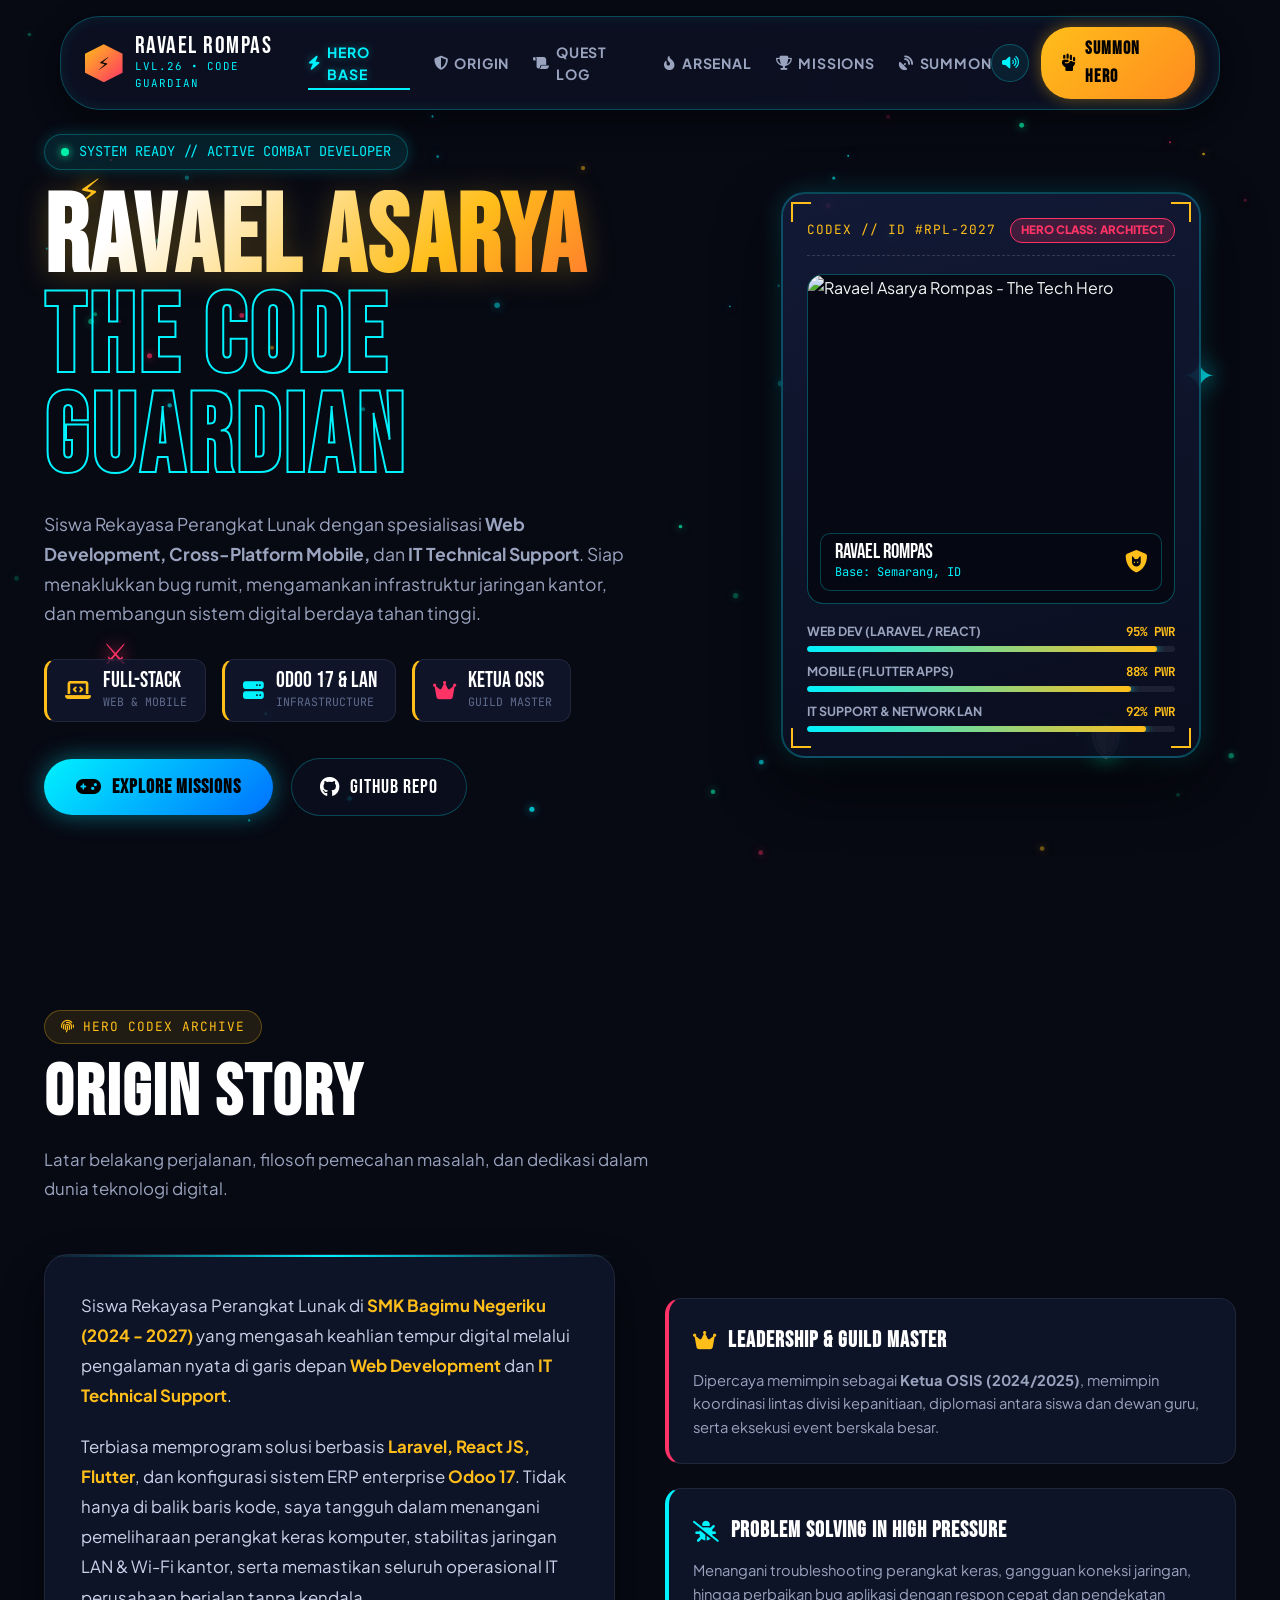
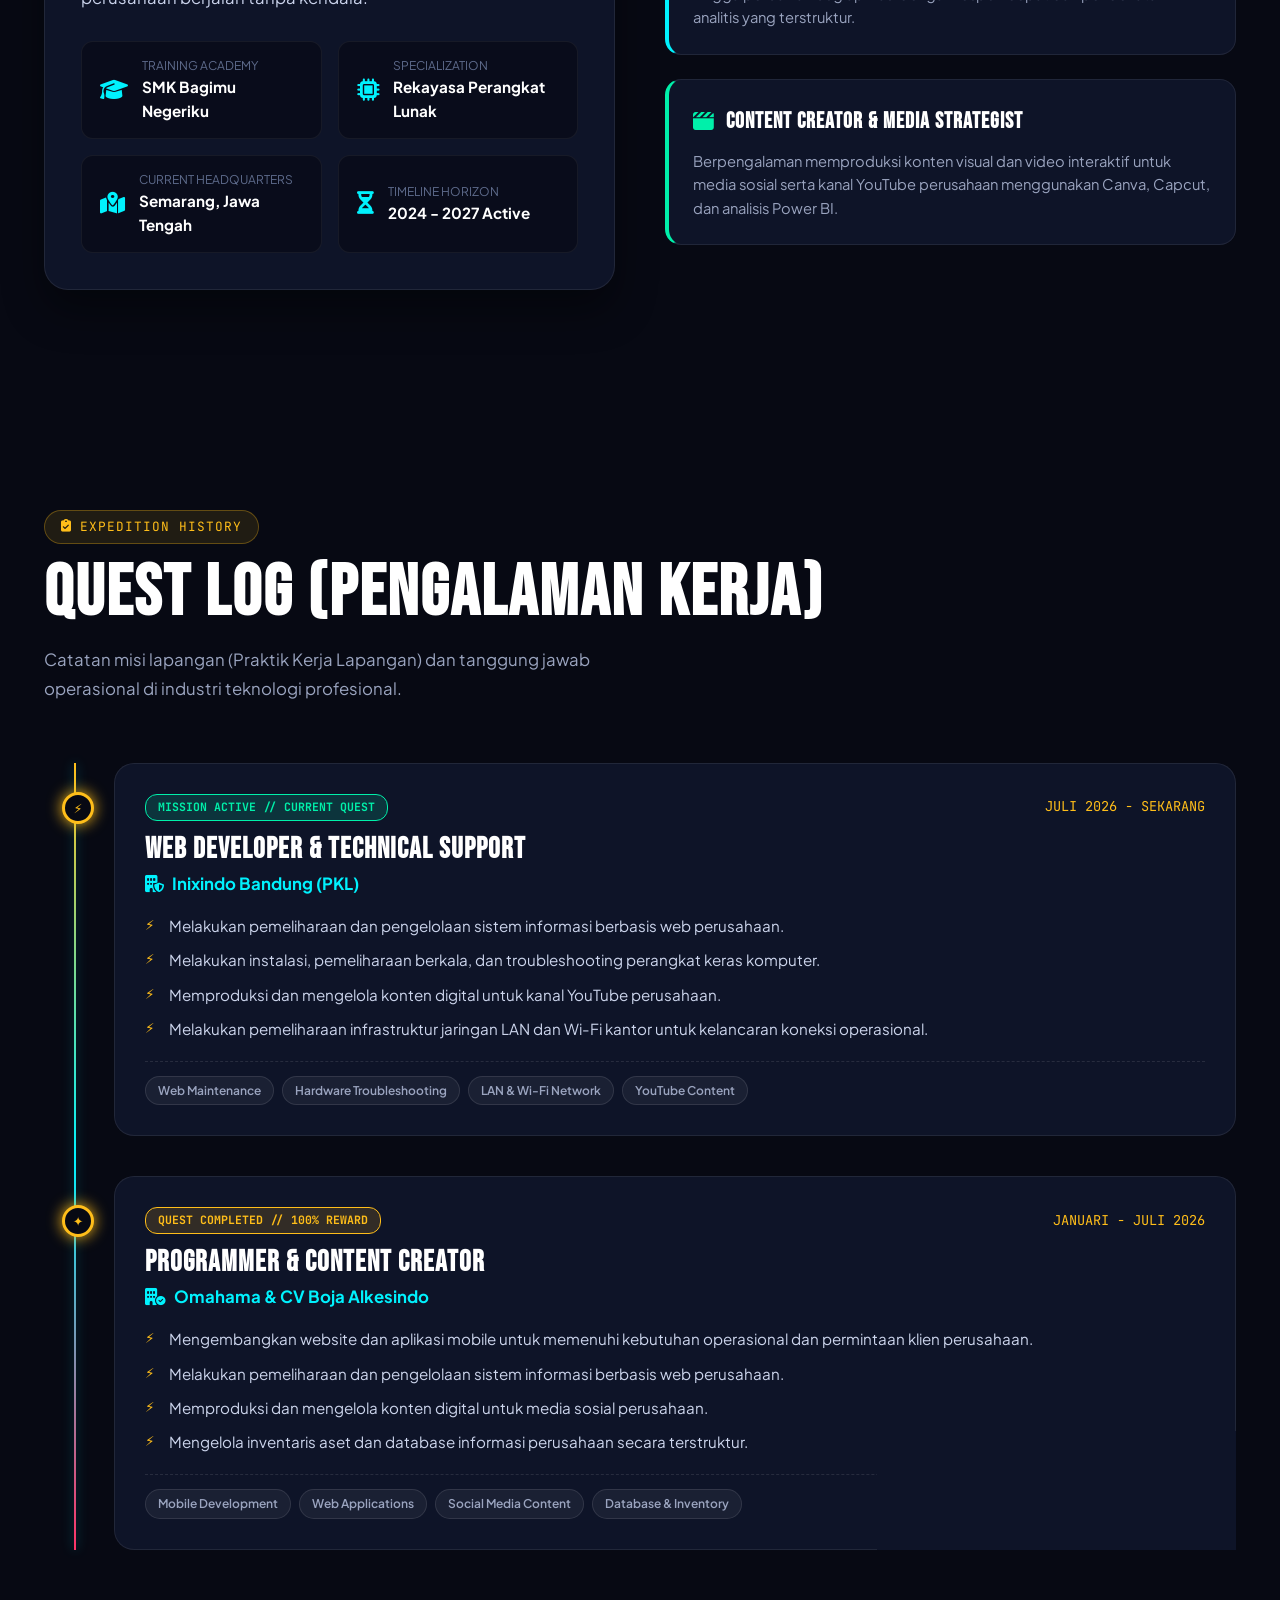
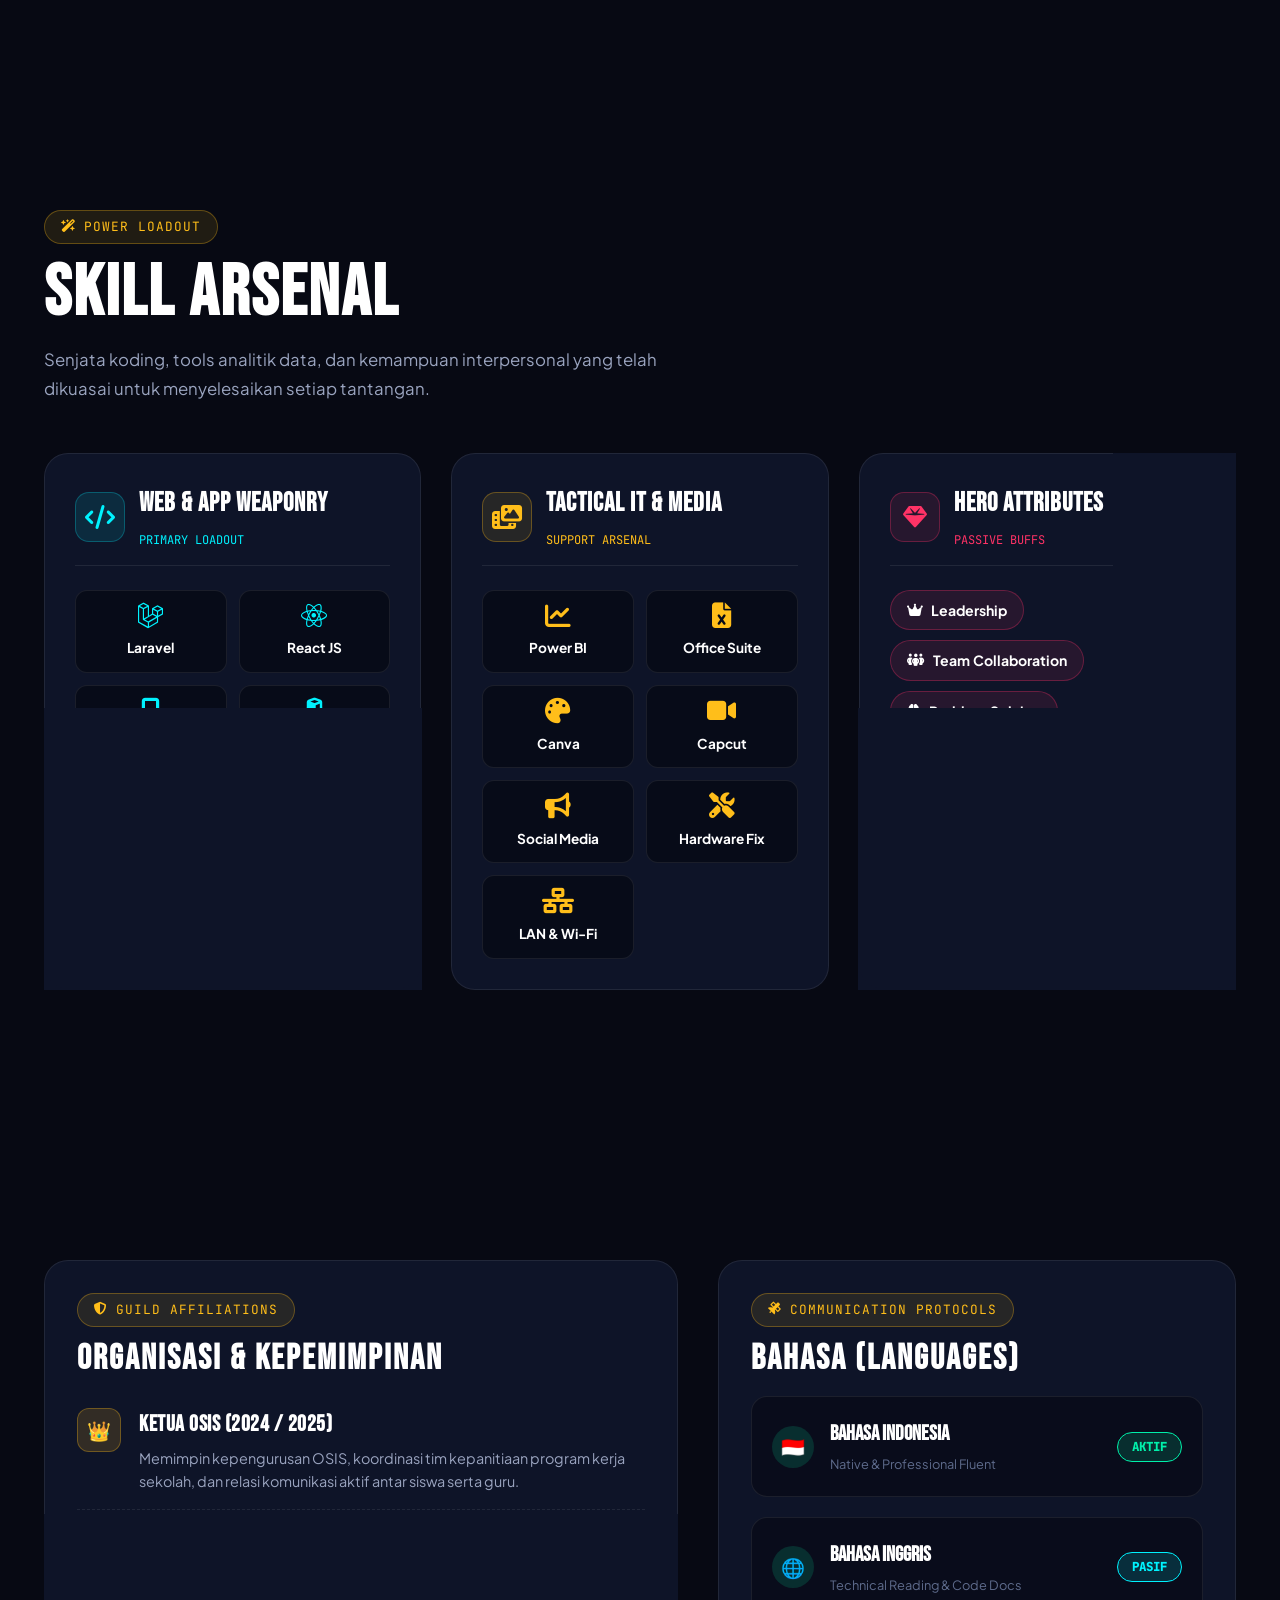
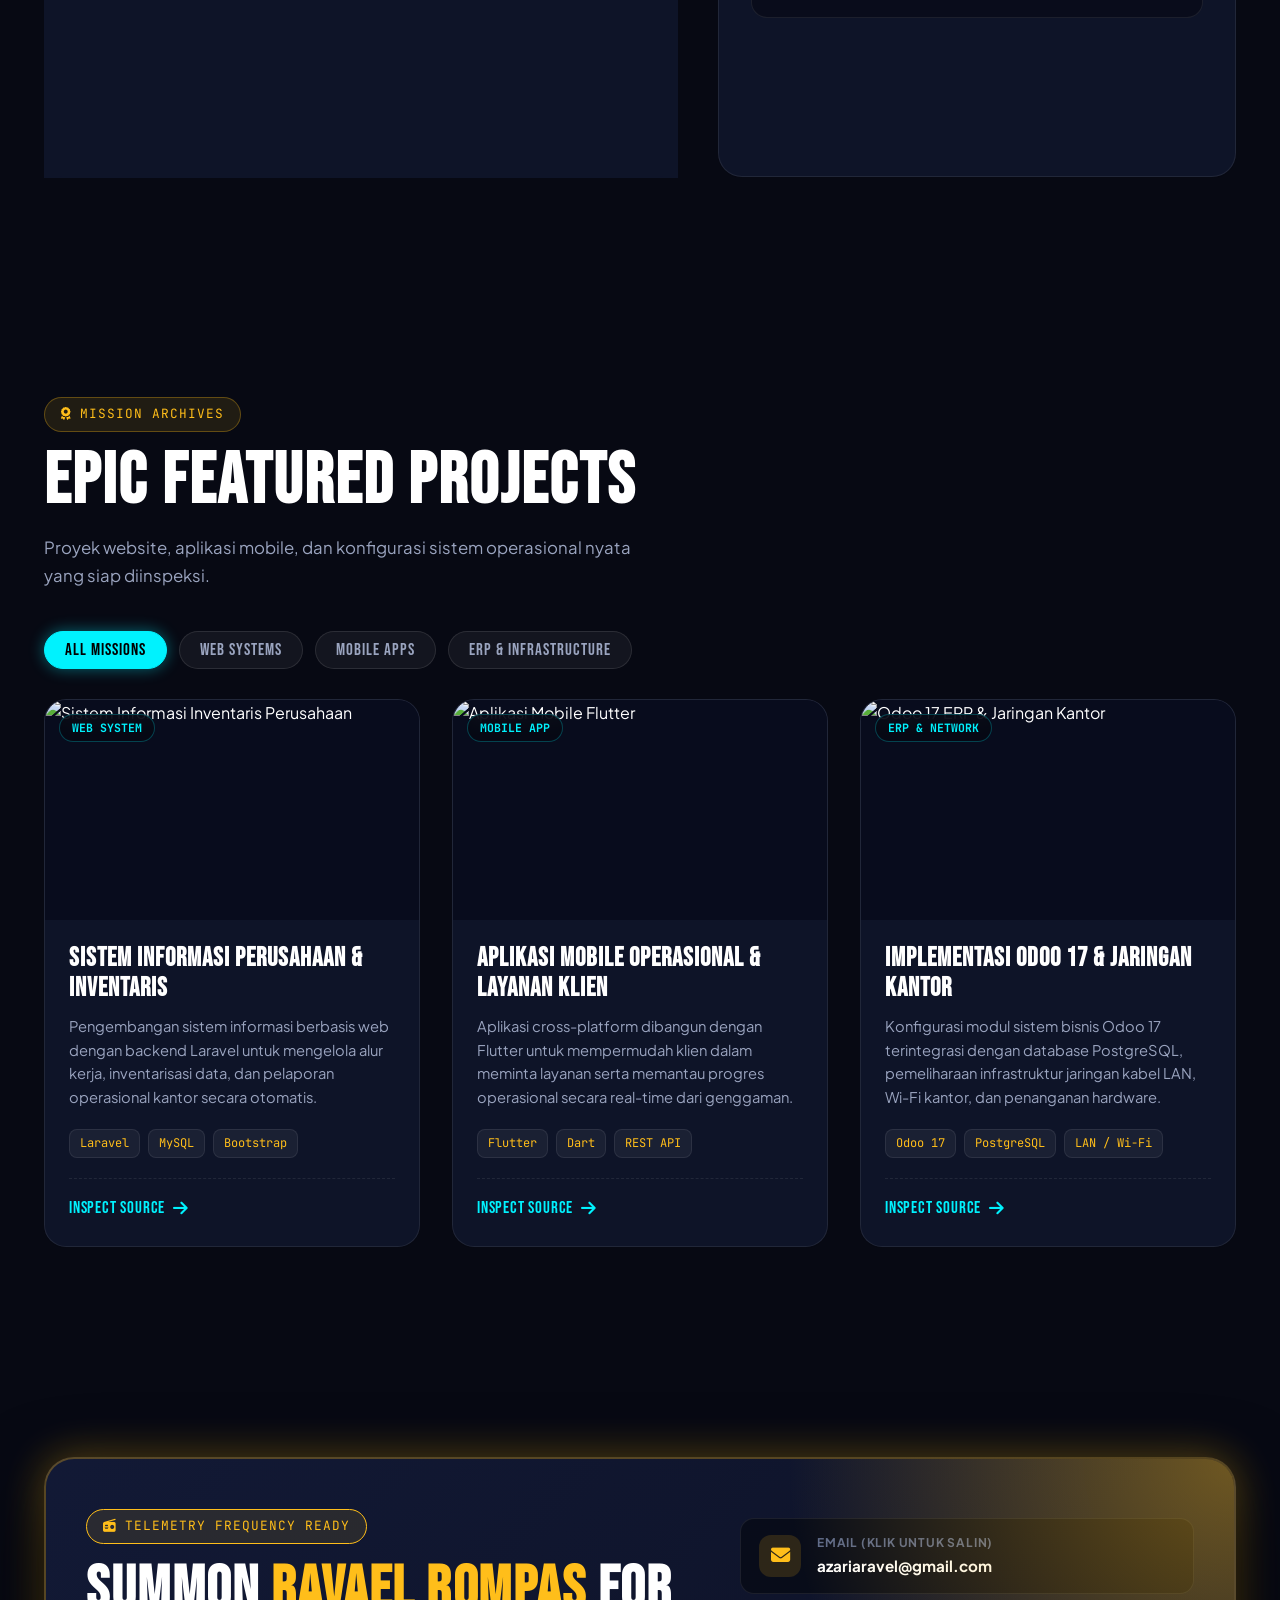
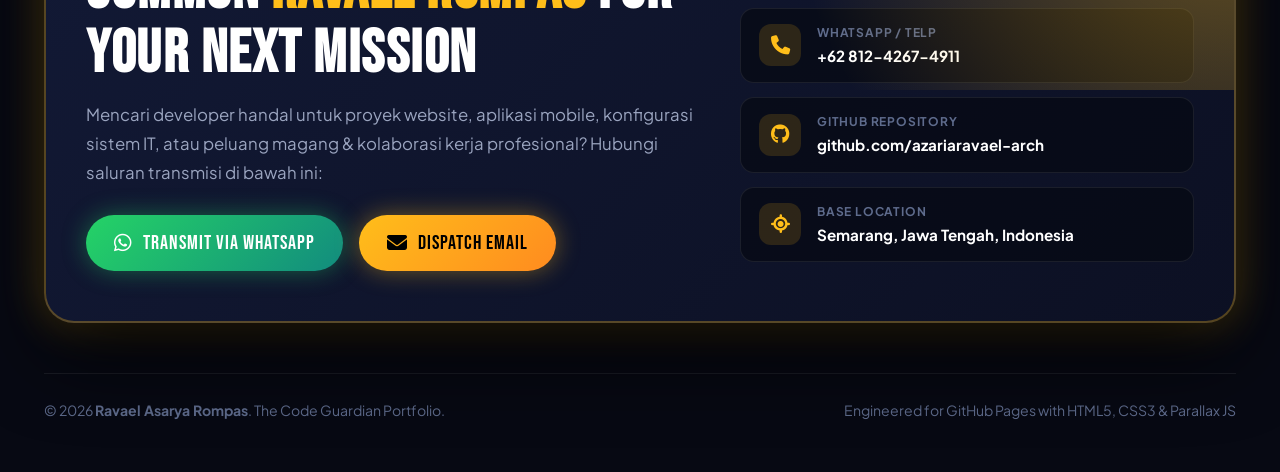
==== porto.html @ 39839d3b "Epic Superhero Parallax Portfolio - Ravael Rompas" ====
<!DOCTYPE html>
<html lang="id">
<head>
  <meta charset="UTF-8">
  <meta name="viewport" content="width=device-width, initial-scale=1.0">
  <title>Ravael Asarya Rompas - The Tech Hero & Code Guardian Portfolio</title>
  
  <!-- Meta SEO -->
  <meta name="description" content="Portfolio Petualangan & Superhero Ravael Asarya Rompas - Rekayasa Perangkat Lunak, Web Developer, Mobile Developer & IT Support.">
  <meta name="author" content="Ravael Asarya Rompas">

  <!-- Google Fonts: Bebas Neue, Syne, Plus Jakarta Sans, JetBrains Mono -->
  <link rel="preconnect" href="https://fonts.googleapis.com">
  <link rel="preconnect" href="https://fonts.gstatic.com" crossorigin>
  <link href="https://fonts.googleapis.com/css2?family=Bebas+Neue&family=JetBrains+Mono:wght@400;600;700&family=Plus+Jakarta+Sans:wght@400;500;600;700;800&family=Syne:wght@700;800&display=swap" rel="stylesheet">

  <!-- Font Awesome 6 Icons -->
  <link rel="stylesheet" href="https://cdnjs.cloudflare.com/ajax/libs/font-awesome/6.5.1/css/all.min.css">

  <!-- Custom Parallax & Superhero Theme CSS -->
  <link rel="stylesheet" href="porto.css">
</head>
<body>

  <!-- Top Hero Energy Bar (Parallax Scroll Indicator) -->
  <div class="power-progress-bar" id="powerProgress"></div>

  <!-- Cosmic Energy Particle Canvas -->
  <canvas id="heroCanvas"></canvas>

  <!-- ==========================================
       SUPERHERO HUD NAVBAR
       ========================================== -->
  <nav class="hero-nav">
    <div class="nav-brand-badge">
      <div class="hero-emblem">⚡</div>
      <div>
        <div class="hero-brand-name">RAVAEL ROMPAS</div>
        <div class="hero-brand-sub">LVL.26 • CODE GUARDIAN</div>
      </div>
    </div>

    <!-- Navigation Links / Quests -->
    <div class="nav-quest-menu" id="navQuestMenu">
      <a href="#hero"><i class="fa-solid fa-bolt"></i> Hero Base</a>
      <a href="#origin"><i class="fa-solid fa-shield-halved"></i> Origin</a>
      <a href="#quests"><i class="fa-solid fa-scroll"></i> Quest Log</a>
      <a href="#arsenal"><i class="fa-solid fa-fire-flame-curved"></i> Arsenal</a>
      <a href="#projects"><i class="fa-solid fa-trophy"></i> Missions</a>
      <a href="#summon"><i class="fa-solid fa-satellite-dish"></i> Summon</a>
    </div>

    <!-- HUD Controls (Sound Toggle & Summon Button) -->
    <div class="nav-controls">
      <button class="btn-sound-toggle" id="soundToggle" title="Toggle Sci-Fi Audio FX" aria-label="Toggle Sound">
        <i class="fa-solid fa-volume-high"></i>
      </button>

      <a href="#summon" class="btn-summon-hero">
        <i class="fa-solid fa-hand-fist"></i> SUMMON HERO
      </a>

      <button class="mobile-menu-btn" id="mobileMenuBtn" aria-label="Open menu">
        <i class="fa-solid fa-bars"></i>
      </button>
    </div>
  </nav>

  <!-- ==========================================
       HERO SECTION: PARALLAX "MISSION COMMENCE"
       ========================================== -->
  <section class="hero-scene" id="hero">
    <!-- Parallax Floating Runes & Comic Glyphs -->
    <div class="parallax-badge p-rune-1" data-speed="-0.15">⚡</div>
    <div class="parallax-badge p-rune-2" data-speed="0.25">✦</div>
    <div class="parallax-badge p-rune-3" data-speed="-0.2">⚔️</div>
    <div class="parallax-badge p-rune-4" data-speed="0.18">🛡️</div>

    <div class="container hero-container">
      <!-- Left: Headline & Hero Lore -->
      <div class="hero-text-col">
        <div class="hero-tagline-box">
          <span class="status-dot"></span>
          <span>SYSTEM READY // ACTIVE COMBAT DEVELOPER</span>
        </div>

        <h1 class="hero-main-title">
          <span class="gradient-text">RAVAEL ASARYA</span>
          <span class="outline-text">THE CODE GUARDIAN</span>
        </h1>

        <p class="hero-lore-desc">
          Siswa Rekayasa Perangkat Lunak dengan spesialisasi <strong>Web Development, Cross-Platform Mobile,</strong> dan <strong>IT Technical Support</strong>. Siap menaklukkan bug rumit, mengamankan infrastruktur jaringan kantor, dan membangun sistem digital berdaya tahan tinggi.
        </p>

        <!-- Hero Combat Stats Row -->
        <div class="hero-stats-row">
          <div class="hero-stat-badge">
            <i class="fa-solid fa-laptop-code stat-icon"></i>
            <div>
              <div class="stat-value">FULL-STACK</div>
              <div class="stat-label">Web & Mobile</div>
            </div>
          </div>

          <div class="hero-stat-badge">
            <i class="fa-solid fa-server stat-icon" style="color: var(--hero-cyan);"></i>
            <div>
              <div class="stat-value">ODOO 17 & LAN</div>
              <div class="stat-label">Infrastructure</div>
            </div>
          </div>

          <div class="hero-stat-badge">
            <i class="fa-solid fa-crown stat-icon" style="color: var(--hero-crimson);"></i>
            <div>
              <div class="stat-value">KETUA OSIS</div>
              <div class="stat-label">Guild Master</div>
            </div>
          </div>
        </div>

        <!-- Action Buttons -->
        <div class="hero-actions">
          <a href="#projects" class="btn-quest-primary">
            <i class="fa-solid fa-gamepad"></i> EXPLORE MISSIONS
          </a>
          <a href="https://github.com/azariaravael-arch" target="_blank" rel="noopener" class="btn-quest-ghost">
            <i class="fa-brands fa-github"></i> GITHUB REPO
          </a>
        </div>
      </div>

      <!-- Right: 3D Holographic Dossier Card (Character Profile) -->
      <div class="hero-dossier-wrapper">
        <div class="hero-dossier-card">
          <!-- Comic Corner Accents -->
          <span class="comic-bracket cb-tl"></span>
          <span class="comic-bracket cb-tr"></span>
          <span class="comic-bracket cb-bl"></span>
          <span class="comic-bracket cb-br"></span>

          <!-- Header Bar -->
          <div class="dossier-header-bar">
            <span class="dossier-id">CODEX // ID #RPL-2027</span>
            <span class="dossier-class">HERO CLASS: ARCHITECT</span>
          </div>

          <!-- Hero Image Frame -->
          <div class="dossier-image-frame">
            <!-- 
              PETUNJUK GANTI FOTO HERO:
              Letakkan foto Anda di folder ini (misal: "foto-hero.jpg")
              dan ubah src di bawah menjadi: src="foto-hero.jpg"
            -->
            <img 
              src="https://images.unsplash.com/photo-1566492031773-4f4e44671857?auto=format&fit=crop&w=800&q=80" 
              alt="Ravael Asarya Rompas - The Tech Hero"
              id="heroDossierImage"
            >
            <div class="dossier-hud-overlay">
              <div>
                <div class="dossier-name">Ravael Rompas</div>
                <div class="dossier-origin">Base: Semarang, ID</div>
              </div>
              <i class="fa-solid fa-shield-cat" style="font-size: 1.4rem; color: var(--hero-gold);"></i>
            </div>
          </div>

          <!-- Power Gauges (Interactive XP Bars) -->
          <div class="dossier-powers">
            <div class="power-bar-item">
              <div class="power-label-wrap">
                <span>Web Dev (Laravel / React)</span>
                <span>95% PWR</span>
              </div>
              <div class="power-track">
                <div class="power-fill" style="width: 95%;"></div>
              </div>
            </div>

            <div class="power-bar-item">
              <div class="power-label-wrap">
                <span>Mobile (Flutter Apps)</span>
                <span>88% PWR</span>
              </div>
              <div class="power-track">
                <div class="power-fill" style="width: 88%;"></div>
              </div>
            </div>

            <div class="power-bar-item">
              <div class="power-label-wrap">
                <span>IT Support & Network LAN</span>
                <span>92% PWR</span>
              </div>
              <div class="power-track">
                <div class="power-fill" style="width: 92%;"></div>
              </div>
            </div>
          </div>
        </div>
      </div>
    </div>
  </section>

  <!-- ==========================================
       SECTION: HERO ORIGIN & BIO (ABOUT ME)
       ========================================== -->
  <section class="quest-section" id="origin">
    <div class="container">
      <div class="section-head-badge">
        <i class="fa-solid fa-fingerprint"></i> HERO CODEX ARCHIVE
      </div>
      <h2 class="section-title">ORIGIN STORY</h2>
      <p class="section-subtitle">
        Latar belakang perjalanan, filosofi pemecahan masalah, dan dedikasi dalam dunia teknologi digital.
      </p>

      <div class="origin-grid">
        <!-- Lore Description Card -->
        <div class="origin-lore-card">
          <p>
            Siswa Rekayasa Perangkat Lunak di <strong>SMK Bagimu Negeriku (2024 - 2027)</strong> yang mengasah keahlian tempur digital melalui pengalaman nyata di garis depan <strong>Web Development</strong> dan <strong>IT Technical Support</strong>.
          </p>
          <p>
            Terbiasa memprogram solusi berbasis <strong>Laravel, React JS, Flutter</strong>, dan konfigurasi sistem ERP enterprise <strong>Odoo 17</strong>. Tidak hanya di balik baris kode, saya tangguh dalam menangani pemeliharaan perangkat keras komputer, stabilitas jaringan LAN & Wi-Fi kantor, serta memastikan seluruh operasional IT perusahaan berjalan tanpa kendala.
          </p>

          <!-- Origin Attributes -->
          <div class="origin-attributes">
            <div class="attr-item">
              <i class="fa-solid fa-graduation-cap attr-icon"></i>
              <div>
                <div class="attr-label">Training Academy</div>
                <div class="attr-val">SMK Bagimu Negeriku</div>
              </div>
            </div>

            <div class="attr-item">
              <i class="fa-solid fa-microchip attr-icon"></i>
              <div>
                <div class="attr-label">Specialization</div>
                <div class="attr-val">Rekayasa Perangkat Lunak</div>
              </div>
            </div>

            <div class="attr-item">
              <i class="fa-solid fa-map-location-dot attr-icon"></i>
              <div>
                <div class="attr-label">Current Headquarters</div>
                <div class="attr-val">Semarang, Jawa Tengah</div>
              </div>
            </div>

            <div class="attr-item">
              <i class="fa-solid fa-hourglass-half attr-icon"></i>
              <div>
                <div class="attr-label">Timeline Horizon</div>
                <div class="attr-val">2024 - 2027 Active</div>
              </div>
            </div>
          </div>
        </div>

        <!-- Right: Comic Superhero Trait Panels -->
        <div class="comic-panels-stack">
          <!-- Panel 1 -->
          <div class="comic-panel">
            <div class="comic-panel-header">
              <i class="fa-solid fa-crown" style="color: var(--hero-gold);"></i>
              <h4>LEADERSHIP & GUILD MASTER</h4>
            </div>
            <p>
              Dipercaya memimpin sebagai <strong>Ketua OSIS (2024/2025)</strong>, memimpin koordinasi lintas divisi kepanitiaan, diplomasi antara siswa dan dewan guru, serta eksekusi event berskala besar.
            </p>
          </div>

          <!-- Panel 2 -->
          <div class="comic-panel" style="border-left-color: var(--hero-cyan);">
            <div class="comic-panel-header">
              <i class="fa-solid fa-bug-slash" style="color: var(--hero-cyan);"></i>
              <h4>PROBLEM SOLVING IN HIGH PRESSURE</h4>
            </div>
            <p>
              Menangani troubleshooting perangkat keras, gangguan koneksi jaringan, hingga perbaikan bug aplikasi dengan respon cepat dan pendekatan analitis yang terstruktur.
            </p>
          </div>

          <!-- Panel 3 -->
          <div class="comic-panel" style="border-left-color: var(--hero-emerald);">
            <div class="comic-panel-header">
              <i class="fa-solid fa-clapperboard" style="color: var(--hero-emerald);"></i>
              <h4>CONTENT CREATOR & MEDIA STRATEGIST</h4>
            </div>
            <p>
              Berpengalaman memproduksi konten visual dan video interaktif untuk media sosial serta kanal YouTube perusahaan menggunakan Canva, Capcut, dan analisis Power BI.
            </p>
          </div>
        </div>
      </div>
    </div>
  </section>

  <!-- ==========================================
       SECTION: QUEST LOG (WORK EXPERIENCE PKL)
       ========================================== -->
  <section class="quest-section" id="quests">
    <div class="container">
      <div class="section-head-badge">
        <i class="fa-solid fa-clipboard-check"></i> EXPEDITION HISTORY
      </div>
      <h2 class="section-title">QUEST LOG (PENGALAMAN KERJA)</h2>
      <p class="section-subtitle">
        Catatan misi lapangan (Praktik Kerja Lapangan) dan tanggung jawab operasional di industri teknologi profesional.
      </p>

      <div class="quest-timeline-container">
        <!-- Quest 1: Inixindo Bandung -->
        <div class="quest-card">
          <div class="quest-node">⚡</div>
          
          <div class="quest-top-meta">
            <span class="quest-badge-status">MISSION ACTIVE // CURRENT QUEST</span>
            <span class="quest-period">JULI 2026 - SEKARANG</span>
          </div>

          <h3 class="quest-title">WEB DEVELOPER & TECHNICAL SUPPORT</h3>
          <div class="quest-company">
            <i class="fa-solid fa-building-shield"></i> Inixindo Bandung (PKL)
          </div>

          <ul class="quest-missions-list">
            <li>Melakukan pemeliharaan dan pengelolaan sistem informasi berbasis web perusahaan.</li>
            <li>Melakukan instalasi, pemeliharaan berkala, dan troubleshooting perangkat keras komputer.</li>
            <li>Memproduksi dan mengelola konten digital untuk kanal YouTube perusahaan.</li>
            <li>Melakukan pemeliharaan infrastruktur jaringan LAN dan Wi-Fi kantor untuk kelancaran koneksi operasional.</li>
          </ul>

          <div class="quest-loot-pills">
            <span class="loot-pill">Web Maintenance</span>
            <span class="loot-pill">Hardware Troubleshooting</span>
            <span class="loot-pill">LAN & Wi-Fi Network</span>
            <span class="loot-pill">YouTube Content</span>
          </div>
        </div>

        <!-- Quest 2: Omahama & CV Boja Alkesindo -->
        <div class="quest-card">
          <div class="quest-node">✦</div>

          <div class="quest-top-meta">
            <span class="quest-badge-status" style="background: rgba(255, 190, 26, 0.15); color: var(--hero-gold); border-color: var(--hero-gold);">
              QUEST COMPLETED // 100% REWARD
            </span>
            <span class="quest-period">JANUARI - JULI 2026</span>
          </div>

          <h3 class="quest-title">PROGRAMMER & CONTENT CREATOR</h3>
          <div class="quest-company">
            <i class="fa-solid fa-building-circle-check"></i> Omahama & CV Boja Alkesindo
          </div>

          <ul class="quest-missions-list">
            <li>Mengembangkan website dan aplikasi mobile untuk memenuhi kebutuhan operasional dan permintaan klien perusahaan.</li>
            <li>Melakukan pemeliharaan dan pengelolaan sistem informasi berbasis web perusahaan.</li>
            <li>Memproduksi dan mengelola konten digital untuk media sosial perusahaan.</li>
            <li>Mengelola inventaris aset dan database informasi perusahaan secara terstruktur.</li>
          </ul>

          <div class="quest-loot-pills">
            <span class="loot-pill">Mobile Development</span>
            <span class="loot-pill">Web Applications</span>
            <span class="loot-pill">Social Media Content</span>
            <span class="loot-pill">Database & Inventory</span>
          </div>
        </div>
      </div>
    </div>
  </section>

  <!-- ==========================================
       SECTION: SKILL ARSENAL (POWERS & ABILITIES)
       ========================================== -->
  <section class="quest-section" id="arsenal">
    <div class="container">
      <div class="section-head-badge">
        <i class="fa-solid fa-wand-magic-sparkles"></i> POWER LOADOUT
      </div>
      <h2 class="section-title">SKILL ARSENAL</h2>
      <p class="section-subtitle">
        Senjata koding, tools analitik data, dan kemampuan interpersonal yang telah dikuasai untuk menyelesaikan setiap tantangan.
      </p>

      <div class="arsenal-grid">
        <!-- Arsenal 1: Web & Mobile Development -->
        <div class="arsenal-card">
          <div class="arsenal-header">
            <div class="arsenal-icon-box">
              <i class="fa-solid fa-code"></i>
            </div>
            <div>
              <h3>WEB & APP WEAPONRY</h3>
              <span style="font-size: 0.75rem; color: var(--hero-cyan); font-family: var(--font-mono);">PRIMARY LOADOUT</span>
            </div>
          </div>

          <div class="arsenal-skills-list">
            <div class="skill-power-pill">
              <i class="fa-brands fa-laravel"></i>
              <span>Laravel</span>
            </div>
            <div class="skill-power-pill">
              <i class="fa-brands fa-react"></i>
              <span>React JS</span>
            </div>
            <div class="skill-power-pill">
              <i class="fa-solid fa-mobile-screen-button"></i>
              <span>Flutter</span>
            </div>
            <div class="skill-power-pill">
              <i class="fa-solid fa-cubes"></i>
              <span>Odoo 17</span>
            </div>
            <div class="skill-power-pill">
              <i class="fa-solid fa-database"></i>
              <span>MySQL & Postgres</span>
            </div>
            <div class="skill-power-pill">
              <i class="fa-brands fa-html5"></i>
              <span>HTML & CSS</span>
            </div>
            <div class="skill-power-pill">
              <i class="fa-brands fa-bootstrap"></i>
              <span>Tailwind & BS</span>
            </div>
          </div>
        </div>

        <!-- Arsenal 2: Media, Analytics & Hardware -->
        <div class="arsenal-card">
          <div class="arsenal-header">
            <div class="arsenal-icon-box">
              <i class="fa-solid fa-photo-film"></i>
            </div>
            <div>
              <h3>TACTICAL IT & MEDIA</h3>
              <span style="font-size: 0.75rem; color: var(--hero-gold); font-family: var(--font-mono);">SUPPORT ARSENAL</span>
            </div>
          </div>

          <div class="arsenal-skills-list">
            <div class="skill-power-pill">
              <i class="fa-solid fa-chart-line"></i>
              <span>Power BI</span>
            </div>
            <div class="skill-power-pill">
              <i class="fa-solid fa-file-excel"></i>
              <span>Office Suite</span>
            </div>
            <div class="skill-power-pill">
              <i class="fa-solid fa-palette"></i>
              <span>Canva</span>
            </div>
            <div class="skill-power-pill">
              <i class="fa-solid fa-video"></i>
              <span>Capcut</span>
            </div>
            <div class="skill-power-pill">
              <i class="fa-solid fa-bullhorn"></i>
              <span>Social Media</span>
            </div>
            <div class="skill-power-pill">
              <i class="fa-solid fa-screwdriver-wrench"></i>
              <span>Hardware Fix</span>
            </div>
            <div class="skill-power-pill">
              <i class="fa-solid fa-network-wired"></i>
              <span>LAN & Wi-Fi</span>
            </div>
          </div>
        </div>

        <!-- Arsenal 3: Softskills & Leadership Orbs -->
        <div class="arsenal-card">
          <div class="arsenal-header">
            <div class="arsenal-icon-box">
              <i class="fa-solid fa-gem"></i>
            </div>
            <div>
              <h3>HERO ATTRIBUTES</h3>
              <span style="font-size: 0.75rem; color: var(--hero-crimson); font-family: var(--font-mono);">PASSIVE BUFFS</span>
            </div>
          </div>

          <div class="softskills-wrap">
            <span class="softskill-orb"><i class="fa-solid fa-crown"></i> Leadership</span>
            <span class="softskill-orb"><i class="fa-solid fa-people-group"></i> Team Collaboration</span>
            <span class="softskill-orb"><i class="fa-solid fa-brain"></i> Problem Solving</span>
            <span class="softskill-orb"><i class="fa-solid fa-comments"></i> Communication</span>
            <span class="softskill-orb"><i class="fa-solid fa-clock-rotate-left"></i> Time Management</span>
            <span class="softskill-orb"><i class="fa-solid fa-shield-virus"></i> Adaptability</span>
          </div>
        </div>
      </div>
    </div>
  </section>

  <!-- ==========================================
       SECTION: GUILD ALLIANCES & LANGUAGES
       ========================================== -->
  <section class="quest-section">
    <div class="container">
      <div class="guild-grid">
        <!-- Guild / Organization Activities -->
        <div class="guild-card">
          <div class="section-head-badge">
            <i class="fa-solid fa-shield-halved"></i> GUILD AFFILIATIONS
          </div>
          <h3 class="section-title" style="font-size: 2.2rem;">ORGANISASI & KEPEMIMPINAN</h3>

          <div class="guild-role-item">
            <div class="guild-role-badge">👑</div>
            <div class="guild-role-info">
              <h4>KETUA OSIS (2024 / 2025)</h4>
              <p>Memimpin kepengurusan OSIS, koordinasi tim kepanitiaan program kerja sekolah, dan relasi komunikasi aktif antar siswa serta guru.</p>
            </div>
          </div>

          <div class="guild-role-item">
            <div class="guild-role-badge">🩹</div>
            <div class="guild-role-info">
              <h4>PMR (PALANG MERAH REMAJA) - ANGGOTA</h4>
              <p>Aktif dalam pertolongan pertama, simulasi tanggap darurat, dan kegiatan sosial kepalangmerahan.</p>
            </div>
          </div>

          <div class="guild-role-item">
            <div class="guild-role-badge">🤝</div>
            <div class="guild-role-info">
              <h4>INTERACT CLUB - ANGGOTA</h4>
              <p>Terlibat dalam kegiatan kepemudaan, bakti sosial kemasyarakatan, serta jejaring persahabatan global.</p>
            </div>
          </div>
        </div>

        <!-- Languages Protocols -->
        <div class="guild-card">
          <div class="section-head-badge">
            <i class="fa-solid fa-satellite"></i> COMMUNICATION PROTOCOLS
          </div>
          <h3 class="section-title" style="font-size: 2.2rem;">BAHASA (LANGUAGES)</h3>

          <div class="language-cards-wrap" style="margin-top: 20px;">
            <div class="lang-module">
              <div class="lang-left">
                <div class="lang-flag-icon">🇮🇩</div>
                <div class="lang-details">
                  <h5>BAHASA INDONESIA</h5>
                  <span>Native & Professional Fluent</span>
                </div>
              </div>
              <span class="lang-rank-badge">AKTIF</span>
            </div>

            <div class="lang-module">
              <div class="lang-left">
                <div class="lang-flag-icon">🌐</div>
                <div class="lang-details">
                  <h5>BAHASA INGGRIS</h5>
                  <span>Technical Reading & Code Docs</span>
                </div>
              </div>
              <span class="lang-rank-badge" style="background: rgba(0, 242, 254, 0.15); color: var(--hero-cyan); border-color: var(--hero-cyan);">
                PASIF
              </span>
            </div>
          </div>
        </div>
      </div>
    </div>
  </section>

  <!-- ==========================================
       SECTION: EPIC WORK SHOWCASE (FEATURED PROJECTS)
       ========================================== -->
  <section class="quest-section" id="projects">
    <div class="container">
      <div class="section-head-badge">
        <i class="fa-solid fa-award"></i> MISSION ARCHIVES
      </div>
      <h2 class="section-title">EPIC FEATURED PROJECTS</h2>
      <p class="section-subtitle">
        Proyek website, aplikasi mobile, dan konfigurasi sistem operasional nyata yang siap diinspeksi.
      </p>

      <!-- Interactive Filter Tabs -->
      <div class="projects-filter-bar">
        <button class="btn-filter active" data-filter="all">ALL MISSIONS</button>
        <button class="btn-filter" data-filter="web">WEB SYSTEMS</button>
        <button class="btn-filter" data-filter="mobile">MOBILE APPS</button>
        <button class="btn-filter" data-filter="infra">ERP & INFRASTRUCTURE</button>
      </div>

      <!-- Projects Grid -->
      <div class="epic-projects-grid">
        <!-- Mission 1: Web Information System -->
        <div class="epic-project-card" data-category="web">
          <div class="epic-img-wrap">
            <span class="project-mission-badge">Web System</span>
            <img src="https://images.unsplash.com/photo-1460925895917-afdab827c52f?auto=format&fit=crop&w=800&q=80" alt="Sistem Informasi Inventaris Perusahaan">
          </div>
          <div class="epic-project-body">
            <h3>Sistem Informasi Perusahaan & Inventaris</h3>
            <p>Pengembangan sistem informasi berbasis web dengan backend Laravel untuk mengelola alur kerja, inventarisasi data, dan pelaporan operasional kantor secara otomatis.</p>
            <div class="epic-tags">
              <span class="epic-tag">Laravel</span>
              <span class="epic-tag">MySQL</span>
              <span class="epic-tag">Bootstrap</span>
            </div>
            <div class="epic-card-footer">
              <a href="https://github.com/azariaravael-arch" target="_blank" rel="noopener" class="btn-inspect-quest">
                INSPECT SOURCE <i class="fa-solid fa-arrow-right"></i>
              </a>
            </div>
          </div>
        </div>

        <!-- Mission 2: Mobile App Flutter -->
        <div class="epic-project-card" data-category="mobile">
          <div class="epic-img-wrap">
            <span class="project-mission-badge">Mobile App</span>
            <img src="https://images.unsplash.com/photo-1551650975-87deedd944c3?auto=format&fit=crop&w=800&q=80" alt="Aplikasi Mobile Flutter">
          </div>
          <div class="epic-project-body">
            <h3>Aplikasi Mobile Operasional & Layanan Klien</h3>
            <p>Aplikasi cross-platform dibangun dengan Flutter untuk mempermudah klien dalam meminta layanan serta memantau progres operasional secara real-time dari genggaman.</p>
            <div class="epic-tags">
              <span class="epic-tag">Flutter</span>
              <span class="epic-tag">Dart</span>
              <span class="epic-tag">REST API</span>
            </div>
            <div class="epic-card-footer">
              <a href="https://github.com/azariaravael-arch" target="_blank" rel="noopener" class="btn-inspect-quest">
                INSPECT SOURCE <i class="fa-solid fa-arrow-right"></i>
              </a>
            </div>
          </div>
        </div>

        <!-- Mission 3: Odoo 17 & Hardware Network -->
        <div class="epic-project-card" data-category="infra">
          <div class="epic-img-wrap">
            <span class="project-mission-badge">ERP & Network</span>
            <img src="https://images.unsplash.com/photo-1558494949-ef010cbdcc31?auto=format&fit=crop&w=800&q=80" alt="Odoo 17 ERP & Jaringan Kantor">
          </div>
          <div class="epic-project-body">
            <h3>Implementasi Odoo 17 & Jaringan Kantor</h3>
            <p>Konfigurasi modul sistem bisnis Odoo 17 terintegrasi dengan database PostgreSQL, pemeliharaan infrastruktur jaringan kabel LAN, Wi-Fi kantor, dan penanganan hardware.</p>
            <div class="epic-tags">
              <span class="epic-tag">Odoo 17</span>
              <span class="epic-tag">PostgreSQL</span>
              <span class="epic-tag">LAN / Wi-Fi</span>
            </div>
            <div class="epic-card-footer">
              <a href="https://github.com/azariaravael-arch" target="_blank" rel="noopener" class="btn-inspect-quest">
                INSPECT SOURCE <i class="fa-solid fa-arrow-right"></i>
              </a>
            </div>
          </div>
        </div>
      </div>
    </div>
  </section>

  <!-- ==========================================
       SECTION: SUMMON THE HERO (CONTACT & FOOTER)
       ========================================== -->
  <footer class="summon-section" id="summon">
    <div class="container">
      <div class="summon-box">
        <div class="summon-content">
          <div class="section-head-badge" style="border-color: var(--hero-gold); color: var(--hero-gold);">
            <i class="fa-solid fa-radio"></i> TELEMETRY FREQUENCY READY
          </div>
          <h2>SUMMON <span>RAVAEL ROMPAS</span> FOR YOUR NEXT MISSION</h2>
          <p>
            Mencari developer handal untuk proyek website, aplikasi mobile, konfigurasi sistem IT, atau peluang magang & kolaborasi kerja profesional? Hubungi saluran transmisi di bawah ini:
          </p>

          <div class="summon-buttons">
            <a href="https://wa.me/6281242674911" target="_blank" rel="noopener" class="btn-signal-wa">
              <i class="fa-brands fa-whatsapp"></i> TRANSMIT VIA WHATSAPP
            </a>
            <a href="mailto:azariaravel@gmail.com" class="btn-signal-email">
              <i class="fa-solid fa-envelope"></i> DISPATCH EMAIL
            </a>
          </div>
        </div>

        <!-- Telemetry Channels -->
        <div class="summon-channels-list">
          <div class="summon-channel-item" data-copy="azariaravel@gmail.com" title="Klik untuk salin email">
            <div class="channel-icon">
              <i class="fa-solid fa-envelope"></i>
            </div>
            <div class="channel-info">
              <h5>Email (Klik untuk salin)</h5>
              <p>azariaravel@gmail.com</p>
            </div>
          </div>

          <div class="summon-channel-item" data-copy="081242674911" title="Klik untuk salin no telp">
            <div class="channel-icon">
              <i class="fa-solid fa-phone"></i>
            </div>
            <div class="channel-info">
              <h5>WhatsApp / Telp</h5>
              <p>+62 812-4267-4911</p>
            </div>
          </div>

          <a href="https://github.com/azariaravael-arch" target="_blank" rel="noopener" class="summon-channel-item">
            <div class="channel-icon">
              <i class="fa-brands fa-github"></i>
            </div>
            <div class="channel-info">
              <h5>GitHub Repository</h5>
              <p>github.com/azariaravael-arch</p>
            </div>
          </a>

          <div class="summon-channel-item">
            <div class="channel-icon">
              <i class="fa-solid fa-location-crosshairs"></i>
            </div>
            <div class="channel-info">
              <h5>Base Location</h5>
              <p>Semarang, Jawa Tengah, Indonesia</p>
            </div>
          </div>
        </div>
      </div>

      <!-- Footer Bottom Credit -->
      <div class="epic-footer-bottom">
        <div>
          &copy; 2026 <strong>Ravael Asarya Rompas</strong>. The Code Guardian Portfolio.
        </div>
        <div>
          Engineered for GitHub Pages with HTML5, CSS3 & Parallax JS
        </div>
      </div>
    </div>
  </footer>

  <!-- Signal Toast Notification -->
  <div class="toast-signal" id="toastSignal"></div>

  <!-- Back to Orbit / Top Button -->
  <button class="back-to-orbit" id="backToOrbit" aria-label="Back to Orbit">
    <i class="fa-solid fa-jet-fighter-up"></i>
  </button>

  <!-- Interactive Parallax Script -->
  <script src="porto.js"></script>
</body>
</html>
---- porto.css ----
/* ===================================================================
   SUPERHERO & ADVENTURE QUEST PARALLAX PORTFOLIO
   Hero: RAVAEL ASARYA ROMPAS - "THE CODE GUARDIAN / TECH HERO"
   =================================================================== */

:root {
  /* Cosmic & Heroic Theme Colors */
  --bg-deep-space: #070913;
  --bg-comic-dark: #0d1124;
  --bg-card-glass: rgba(18, 24, 48, 0.75);
  --bg-card-hover: rgba(26, 36, 74, 0.85);
  
  /* Hero Energy Accents */
  --hero-gold: #ffbe1a;
  --hero-gold-glow: rgba(255, 190, 26, 0.4);
  --hero-cyan: #00f2fe;
  --hero-cyan-glow: rgba(0, 242, 254, 0.4);
  --hero-crimson: #ff3366;
  --hero-crimson-glow: rgba(255, 51, 102, 0.4);
  --hero-violet: #7928ca;
  --hero-emerald: #00f0aa;
  
  /* Text */
  --text-white: #ffffff;
  --text-dim: #9aa4bf;
  --text-muted: #5e6b8c;
  
  /* Borders */
  --border-neon: rgba(0, 242, 254, 0.25);
  --border-gold: rgba(255, 190, 26, 0.3);
  --border-glass: rgba(255, 255, 255, 0.08);

  /* Fonts */
  --font-hero: 'Bebas Neue', 'Russo One', Impact, sans-serif;
  --font-heading: 'Syne', 'Plus Jakarta Sans', sans-serif;
  --font-body: 'Plus Jakarta Sans', system-ui, sans-serif;
  --font-mono: 'JetBrains Mono', 'Fira Code', monospace;
  
  --transition: all 0.3s cubic-bezier(0.16, 1, 0.3, 1);
  --transition-spring: all 0.5s cubic-bezier(0.34, 1.56, 0.64, 1);
}

/* CSS Reset & Basics */
*, *::before, *::after {
  box-sizing: border-box;
  margin: 0;
  padding: 0;
}

html {
  scroll-behavior: smooth;
  font-size: 16px;
  background-color: var(--bg-deep-space);
  color: var(--text-white);
}

body {
  font-family: var(--font-body);
  background-color: var(--bg-deep-space);
  color: var(--text-white);
  overflow-x: hidden;
  position: relative;
  line-height: 1.6;
}

/* Comic Halftone & Grid Background */
body::before {
  content: "";
  position: fixed;
  top: 0; left: 0; right: 0; bottom: 0;
  background-image: 
    radial-gradient(rgba(0, 242, 254, 0.08) 1.5px, transparent 1.5px),
    radial-gradient(rgba(255, 190, 26, 0.04) 1px, transparent 1px);
  background-size: 32px 32px, 16px 16px;
  background-position: 0 0, 8px 8px;
  pointer-events: none;
  z-index: -2;
}

/* Cosmic Nebula Atmosphere */
body::after {
  content: "";
  position: fixed;
  top: 0; left: 0; right: 0; bottom: 0;
  background: 
    radial-gradient(circle at 15% 20%, rgba(121, 40, 202, 0.18) 0%, transparent 45%),
    radial-gradient(circle at 85% 60%, rgba(0, 242, 254, 0.14) 0%, transparent 50%),
    radial-gradient(circle at 50% 85%, rgba(255, 51, 102, 0.12) 0%, transparent 55%);
  pointer-events: none;
  z-index: -1;
}

a {
  text-decoration: none;
  color: inherit;
}

img {
  max-width: 100%;
  display: block;
}

/* Container */
.container {
  width: 100%;
  max-width: 1240px;
  margin: 0 auto;
  padding: 0 24px;
}

/* ===================================================================
   INTERACTIVE CANVAS & HUD TOP BAR
   =================================================================== */
#heroCanvas {
  position: fixed;
  top: 0;
  left: 0;
  width: 100%;
  height: 100%;
  pointer-events: none;
  z-index: 0;
}

/* Top Quest Power Indicator / Progress */
.power-progress-bar {
  position: fixed;
  top: 0;
  left: 0;
  width: 0%;
  height: 4px;
  background: linear-gradient(90deg, var(--hero-crimson), var(--hero-gold), var(--hero-cyan));
  box-shadow: 0 0 14px var(--hero-cyan);
  z-index: 10000;
  transition: width 0.1s ease-out;
}

/* ===================================================================
   HERO NAVIGATION (SUPERHERO HUD NAVBAR)
   =================================================================== */
.hero-nav {
  position: fixed;
  top: 16px;
  left: 50%;
  transform: translateX(-50%);
  width: min(94%, 1160px);
  background: rgba(13, 17, 36, 0.85);
  backdrop-filter: blur(16px);
  border: 1px solid var(--border-neon);
  border-radius: 40px;
  padding: 10px 24px;
  display: flex;
  align-items: center;
  justify-content: space-between;
  z-index: 9999;
  box-shadow: 0 10px 30px rgba(0, 0, 0, 0.4), inset 0 0 15px rgba(0, 242, 254, 0.08);
  transition: var(--transition);
}

.hero-nav.nav-scrolled {
  background: rgba(7, 9, 19, 0.95);
  border-color: var(--hero-gold);
  box-shadow: 0 12px 35px rgba(0, 0, 0, 0.6), inset 0 0 15px var(--hero-gold-glow);
}

.nav-brand-badge {
  display: flex;
  align-items: center;
  gap: 12px;
}

.hero-emblem {
  width: 38px;
  height: 38px;
  background: linear-gradient(135deg, var(--hero-gold), var(--hero-crimson));
  clip-path: polygon(50% 0%, 100% 25%, 100% 75%, 50% 100%, 0% 75%, 0% 25%);
  display: flex;
  align-items: center;
  justify-content: center;
  font-size: 1.1rem;
  color: #000;
  font-weight: 900;
  box-shadow: 0 0 15px var(--hero-gold-glow);
  animation: emblemPulse 4s infinite alternate;
}

@keyframes emblemPulse {
  0% { transform: scale(1) rotate(0deg); filter: drop-shadow(0 0 5px var(--hero-gold)); }
  100% { transform: scale(1.08) rotate(3deg); filter: drop-shadow(0 0 15px var(--hero-crimson)); }
}

.hero-brand-name {
  font-family: var(--font-hero);
  font-size: 1.5rem;
  letter-spacing: 1.5px;
  color: var(--text-white);
  line-height: 1;
}

.hero-brand-sub {
  font-size: 0.68rem;
  font-family: var(--font-mono);
  color: var(--hero-cyan);
  text-transform: uppercase;
  letter-spacing: 1px;
}

.nav-quest-menu {
  display: flex;
  align-items: center;
  gap: 24px;
}

.nav-quest-menu a {
  font-size: 0.88rem;
  font-weight: 700;
  text-transform: uppercase;
  letter-spacing: 0.8px;
  color: var(--text-dim);
  display: flex;
  align-items: center;
  gap: 6px;
  transition: var(--transition);
  position: relative;
}

.nav-quest-menu a:hover,
.nav-quest-menu a.active {
  color: var(--hero-cyan);
  text-shadow: 0 0 8px var(--hero-cyan-glow);
}

.nav-quest-menu a::after {
  content: '';
  position: absolute;
  bottom: -4px;
  left: 0;
  width: 0%;
  height: 2px;
  background: var(--hero-cyan);
  transition: var(--transition);
}

.nav-quest-menu a:hover::after,
.nav-quest-menu a.active::after {
  width: 100%;
}

.nav-controls {
  display: flex;
  align-items: center;
  gap: 12px;
}

/* Sound Effect Button */
.btn-sound-toggle {
  width: 38px;
  height: 38px;
  border-radius: 50%;
  border: 1px solid var(--border-neon);
  background: rgba(0, 242, 254, 0.08);
  color: var(--hero-cyan);
  display: flex;
  align-items: center;
  justify-content: center;
  cursor: pointer;
  transition: var(--transition);
}

.btn-sound-toggle:hover {
  background: var(--hero-cyan);
  color: #000;
  box-shadow: 0 0 15px var(--hero-cyan-glow);
}

/* CTA Summon Hero */
.btn-summon-hero {
  background: linear-gradient(135deg, var(--hero-gold) 0%, #ff8b1f 100%);
  color: #000;
  font-family: var(--font-hero);
  font-size: 1.1rem;
  letter-spacing: 1px;
  padding: 8px 20px;
  border-radius: 30px;
  font-weight: 900;
  display: inline-flex;
  align-items: center;
  gap: 8px;
  box-shadow: 0 0 15px var(--hero-gold-glow);
  transition: var(--transition-spring);
  cursor: pointer;
  border: none;
}

.btn-summon-hero:hover {
  transform: translateY(-2px) scale(1.04);
  box-shadow: 0 0 25px var(--hero-gold);
  color: #000;
}

.mobile-menu-btn {
  display: none;
  font-size: 1.4rem;
  color: var(--hero-cyan);
  background: none;
  border: none;
  cursor: pointer;
}

/* ===================================================================
   HERO SECTION - MULTI-LAYER PARALLAX "MISSION COMMENCE"
   =================================================================== */
.hero-scene {
  position: relative;
  min-height: 100vh;
  padding-top: 130px;
  padding-bottom: 80px;
  display: flex;
  flex-direction: column;
  justify-content: center;
  overflow: hidden;
}

/* Parallax Floating Runes & Comic Elements */
.parallax-badge {
  position: absolute;
  pointer-events: none;
  z-index: 1;
  transition: transform 0.1s ease-out;
}

.p-rune-1 { top: 18%; left: 6%; color: var(--hero-gold); font-size: 2.2rem; filter: drop-shadow(0 0 10px var(--hero-gold)); }
.p-rune-2 { top: 38%; right: 5%; color: var(--hero-cyan); font-size: 2.5rem; filter: drop-shadow(0 0 12px var(--hero-cyan)); }
.p-rune-3 { bottom: 25%; left: 8%; color: var(--hero-crimson); font-size: 1.8rem; filter: drop-shadow(0 0 8px var(--hero-crimson)); }
.p-rune-4 { bottom: 15%; right: 12%; color: var(--hero-emerald); font-size: 2rem; filter: drop-shadow(0 0 10px var(--hero-emerald)); }

/* Hero Center Comic HUD Layout */
.hero-container {
  display: grid;
  grid-template-columns: 1.15fr 0.85fr;
  gap: 40px;
  align-items: center;
  position: relative;
  z-index: 2;
}

.hero-tagline-box {
  display: inline-flex;
  align-items: center;
  gap: 10px;
  background: rgba(0, 242, 254, 0.1);
  border: 1px solid var(--border-neon);
  padding: 6px 16px;
  border-radius: 20px;
  font-family: var(--font-mono);
  font-size: 0.85rem;
  color: var(--hero-cyan);
  margin-bottom: 20px;
  box-shadow: 0 0 15px rgba(0, 242, 254, 0.2);
}

.hero-tagline-box .status-dot {
  width: 8px;
  height: 8px;
  border-radius: 50%;
  background: var(--hero-emerald);
  box-shadow: 0 0 8px var(--hero-emerald);
  animation: pulseDot 1.5s infinite;
}

@keyframes pulseDot {
  0% { transform: scale(0.9); opacity: 0.6; }
  50% { transform: scale(1.3); opacity: 1; }
  100% { transform: scale(0.9); opacity: 0.6; }
}

.hero-main-title {
  font-family: var(--font-hero);
  font-size: clamp(3.8rem, 8.5vw, 7.5rem);
  line-height: 0.92;
  letter-spacing: 2px;
  text-transform: uppercase;
  margin-bottom: 20px;
}

.hero-main-title .gradient-text {
  background: linear-gradient(135deg, #ffffff 15%, var(--hero-gold) 60%, #ff5238 100%);
  -webkit-background-clip: text;
  -webkit-text-fill-color: transparent;
  display: block;
  filter: drop-shadow(0 4px 15px rgba(255, 190, 26, 0.25));
}

.hero-main-title .outline-text {
  color: transparent;
  -webkit-text-stroke: 2px var(--hero-cyan);
  display: block;
  letter-spacing: 4px;
}

.hero-lore-desc {
  font-size: 1.1rem;
  line-height: 1.7;
  color: var(--text-dim);
  max-width: 580px;
  margin-bottom: 30px;
}

.hero-stats-row {
  display: flex;
  flex-wrap: wrap;
  gap: 16px;
  margin-bottom: 36px;
}

.hero-stat-badge {
  background: rgba(18, 24, 48, 0.8);
  border: 1px solid var(--border-glass);
  border-left: 3px solid var(--hero-gold);
  border-radius: 12px;
  padding: 10px 18px;
  display: flex;
  align-items: center;
  gap: 12px;
  transition: var(--transition);
}

.hero-stat-badge:hover {
  transform: translateY(-3px);
  border-color: var(--hero-gold);
  box-shadow: 0 8px 20px var(--hero-gold-glow);
}

.stat-icon {
  font-size: 1.3rem;
  color: var(--hero-gold);
}

.stat-value {
  font-family: var(--font-hero);
  font-size: 1.4rem;
  color: var(--text-white);
  line-height: 1;
}

.stat-label {
  font-size: 0.72rem;
  color: var(--text-muted);
  text-transform: uppercase;
  font-family: var(--font-mono);
}

.hero-actions {
  display: flex;
  flex-wrap: wrap;
  gap: 18px;
  align-items: center;
}

.btn-quest-primary {
  background: linear-gradient(135deg, var(--hero-cyan) 0%, #0072ff 100%);
  color: #000;
  font-family: var(--font-hero);
  font-size: 1.25rem;
  letter-spacing: 1px;
  padding: 12px 32px;
  border-radius: 30px;
  font-weight: 900;
  display: inline-flex;
  align-items: center;
  gap: 10px;
  box-shadow: 0 0 25px var(--hero-cyan-glow);
  transition: var(--transition-spring);
}

.btn-quest-primary:hover {
  transform: translateY(-3px) scale(1.03);
  box-shadow: 0 0 35px var(--hero-cyan);
  color: #000;
}

.btn-quest-ghost {
  border: 1px solid var(--border-neon);
  background: rgba(13, 17, 36, 0.6);
  color: var(--text-white);
  font-family: var(--font-hero);
  font-size: 1.25rem;
  letter-spacing: 1px;
  padding: 12px 28px;
  border-radius: 30px;
  display: inline-flex;
  align-items: center;
  gap: 10px;
  transition: var(--transition);
}

.btn-quest-ghost:hover {
  background: rgba(0, 242, 254, 0.15);
  border-color: var(--hero-cyan);
  color: var(--hero-cyan);
  transform: translateY(-3px);
}

/* ===================================================================
   HERO 3D TILT DOSSIER CARD (CHARACTER PROFILE)
   =================================================================== */
.hero-dossier-wrapper {
  perspective: 1200px;
  position: relative;
  display: flex;
  justify-content: center;
}

.hero-dossier-card {
  width: 100%;
  max-width: 420px;
  background: linear-gradient(165deg, rgba(20, 28, 58, 0.9) 0%, rgba(10, 14, 30, 0.95) 100%);
  border: 2px solid var(--border-neon);
  border-radius: 24px;
  padding: 24px;
  position: relative;
  transform-style: preserve-3d;
  transition: transform 0.2s cubic-bezier(0.1, 0.9, 0.2, 1), box-shadow 0.3s ease;
  box-shadow: 0 25px 60px rgba(0, 0, 0, 0.6), 0 0 25px rgba(0, 242, 254, 0.2);
}

.hero-dossier-card:hover {
  border-color: var(--hero-gold);
  box-shadow: 0 30px 70px rgba(0, 0, 0, 0.8), 0 0 40px var(--hero-gold-glow);
}

/* Comic Corner Brackets */
.comic-bracket {
  position: absolute;
  width: 20px;
  height: 20px;
  border: 2px solid var(--hero-gold);
}
.cb-tl { top: 8px; left: 8px; border-right: none; border-bottom: none; }
.cb-tr { top: 8px; right: 8px; border-left: none; border-bottom: none; }
.cb-bl { bottom: 8px; left: 8px; border-right: none; border-top: none; }
.cb-br { bottom: 8px; right: 8px; border-left: none; border-top: none; }

.dossier-header-bar {
  display: flex;
  align-items: center;
  justify-content: space-between;
  border-bottom: 1px dashed rgba(255, 255, 255, 0.15);
  padding-bottom: 12px;
  margin-bottom: 18px;
}

.dossier-id {
  font-family: var(--font-mono);
  font-size: 0.8rem;
  color: var(--hero-gold);
  letter-spacing: 1px;
}

.dossier-class {
  background: rgba(255, 51, 102, 0.2);
  color: var(--hero-crimson);
  border: 1px solid var(--hero-crimson);
  font-size: 0.72rem;
  font-weight: 800;
  padding: 2px 10px;
  border-radius: 12px;
  text-transform: uppercase;
}

.dossier-image-frame {
  position: relative;
  border-radius: 16px;
  overflow: hidden;
  height: 330px;
  background: #060914;
  border: 1px solid rgba(0, 242, 254, 0.3);
  margin-bottom: 18px;
}

.dossier-image-frame img {
  width: 100%;
  height: 100%;
  object-fit: cover;
  filter: contrast(1.1) brightness(0.95);
  transition: transform 0.5s ease;
}

.hero-dossier-card:hover .dossier-image-frame img {
  transform: scale(1.05);
}

.dossier-hud-overlay {
  position: absolute;
  bottom: 12px;
  left: 12px;
  right: 12px;
  background: rgba(7, 9, 19, 0.85);
  backdrop-filter: blur(8px);
  border: 1px solid var(--border-neon);
  border-radius: 10px;
  padding: 8px 14px;
  display: flex;
  justify-content: space-between;
  align-items: center;
}

.dossier-name {
  font-family: var(--font-hero);
  font-size: 1.3rem;
  color: var(--text-white);
  line-height: 1;
}

.dossier-origin {
  font-size: 0.75rem;
  color: var(--hero-cyan);
  font-family: var(--font-mono);
}

/* Dossier Power Gauges */
.dossier-powers {
  display: flex;
  flex-direction: column;
  gap: 10px;
}

.power-bar-item {
  display: flex;
  flex-direction: column;
  gap: 4px;
}

.power-label-wrap {
  display: flex;
  justify-content: space-between;
  font-size: 0.78rem;
  font-weight: 700;
  text-transform: uppercase;
}

.power-label-wrap span:first-child {
  color: var(--text-dim);
}

.power-label-wrap span:last-child {
  color: var(--hero-gold);
  font-family: var(--font-mono);
}

.power-track {
  width: 100%;
  height: 6px;
  background: rgba(255, 255, 255, 0.08);
  border-radius: 10px;
  overflow: hidden;
}

.power-fill {
  height: 100%;
  border-radius: 10px;
  background: linear-gradient(90deg, var(--hero-cyan), var(--hero-gold));
  box-shadow: 0 0 10px var(--hero-cyan);
  transition: width 1.2s cubic-bezier(0.2, 0.8, 0.2, 1);
}

/* ===================================================================
   SECTION HEADER COMMON STYLING
   =================================================================== */
.quest-section {
  padding: 110px 0;
  position: relative;
  z-index: 2;
}

.section-head-badge {
  display: inline-flex;
  align-items: center;
  gap: 8px;
  background: rgba(255, 190, 26, 0.1);
  border: 1px solid var(--border-gold);
  padding: 6px 16px;
  border-radius: 20px;
  font-family: var(--font-mono);
  font-size: 0.8rem;
  color: var(--hero-gold);
  text-transform: uppercase;
  letter-spacing: 1px;
  margin-bottom: 14px;
}

.section-title {
  font-family: var(--font-hero);
  font-size: clamp(2.8rem, 6vw, 4.5rem);
  letter-spacing: 2px;
  text-transform: uppercase;
  margin-bottom: 16px;
  line-height: 1;
}

.section-subtitle {
  color: var(--text-dim);
  font-size: 1.05rem;
  max-width: 620px;
  line-height: 1.7;
}

/* ===================================================================
   SECTION: HERO ORIGIN & BIO (ABOUT ME)
   =================================================================== */
.origin-grid {
  display: grid;
  grid-template-columns: 1fr 1fr;
  gap: 50px;
  align-items: center;
  margin-top: 50px;
}

.origin-lore-card {
  background: var(--bg-card-glass);
  border: 1px solid var(--border-glass);
  border-radius: 24px;
  padding: 36px;
  position: relative;
  backdrop-filter: blur(14px);
  box-shadow: 0 20px 40px rgba(0, 0, 0, 0.4);
}

.origin-lore-card::before {
  content: "";
  position: absolute;
  top: 0; left: 0; right: 0;
  height: 2px;
  background: linear-gradient(90deg, transparent, var(--hero-cyan), transparent);
}

.origin-lore-card p {
  font-size: 1.05rem;
  line-height: 1.8;
  color: #cad3eb;
  margin-bottom: 20px;
}

.origin-lore-card p strong {
  color: var(--hero-gold);
}

.origin-attributes {
  display: grid;
  grid-template-columns: 1fr 1fr;
  gap: 16px;
  margin-top: 28px;
}

.attr-item {
  background: rgba(7, 9, 19, 0.6);
  border: 1px solid rgba(255, 255, 255, 0.06);
  padding: 14px 18px;
  border-radius: 12px;
  display: flex;
  align-items: center;
  gap: 14px;
  transition: var(--transition);
}

.attr-item:hover {
  border-color: var(--hero-cyan);
  transform: translateX(4px);
  background: rgba(0, 242, 254, 0.05);
}

.attr-icon {
  font-size: 1.4rem;
  color: var(--hero-cyan);
}

.attr-label {
  font-size: 0.75rem;
  color: var(--text-muted);
  text-transform: uppercase;
}

.attr-val {
  font-size: 0.95rem;
  font-weight: 700;
  color: var(--text-white);
}

/* Comic Origin Panels Right Side */
.comic-panels-stack {
  display: flex;
  flex-direction: column;
  gap: 24px;
}

.comic-panel {
  background: var(--bg-card-glass);
  border: 1px solid var(--border-glass);
  border-left: 4px solid var(--hero-crimson);
  border-radius: 16px;
  padding: 24px;
  backdrop-filter: blur(10px);
  transition: var(--transition-spring);
  position: relative;
  overflow: hidden;
}

.comic-panel:hover {
  transform: translateY(-4px) scale(1.02);
  border-color: var(--hero-crimson);
  box-shadow: 0 15px 35px var(--hero-crimson-glow);
}

.comic-panel-header {
  display: flex;
  align-items: center;
  gap: 12px;
  margin-bottom: 10px;
}

.comic-panel-header i {
  font-size: 1.3rem;
  color: var(--hero-crimson);
}

.comic-panel-header h4 {
  font-family: var(--font-hero);
  font-size: 1.4rem;
  letter-spacing: 1px;
  color: var(--text-white);
}

.comic-panel p {
  color: var(--text-dim);
  font-size: 0.92rem;
  line-height: 1.6;
}

/* ===================================================================
   SECTION: QUEST LOG (WORK EXPERIENCE & EDUCATION)
   =================================================================== */
.quest-timeline-container {
  margin-top: 60px;
  position: relative;
}

.quest-timeline-container::before {
  content: "";
  position: absolute;
  top: 0;
  bottom: 0;
  left: 30px;
  width: 2px;
  background: linear-gradient(180deg, var(--hero-gold) 0%, var(--hero-cyan) 50%, var(--hero-crimson) 100%);
  box-shadow: 0 0 12px var(--hero-cyan-glow);
}

.quest-card {
  position: relative;
  margin-left: 70px;
  margin-bottom: 40px;
  background: var(--bg-card-glass);
  border: 1px solid var(--border-glass);
  border-radius: 20px;
  padding: 30px;
  backdrop-filter: blur(12px);
  transition: var(--transition-spring);
}

.quest-card:hover {
  transform: translateY(-5px);
  border-color: var(--hero-gold);
  box-shadow: 0 20px 40px rgba(0, 0, 0, 0.5), 0 0 25px var(--hero-gold-glow);
}

.quest-node {
  position: absolute;
  left: -53px;
  top: 28px;
  width: 32px;
  height: 32px;
  border-radius: 50%;
  background: var(--bg-deep-space);
  border: 3px solid var(--hero-gold);
  display: flex;
  align-items: center;
  justify-content: center;
  font-size: 0.8rem;
  color: var(--hero-gold);
  box-shadow: 0 0 15px var(--hero-gold);
  z-index: 2;
}

.quest-top-meta {
  display: flex;
  flex-wrap: wrap;
  align-items: center;
  justify-content: space-between;
  gap: 12px;
  margin-bottom: 12px;
}

.quest-badge-status {
  background: rgba(0, 240, 170, 0.15);
  color: var(--hero-emerald);
  border: 1px solid var(--hero-emerald);
  font-family: var(--font-mono);
  font-size: 0.72rem;
  font-weight: 700;
  padding: 3px 12px;
  border-radius: 12px;
  text-transform: uppercase;
}

.quest-period {
  font-family: var(--font-mono);
  font-size: 0.85rem;
  color: var(--hero-gold);
}

.quest-title {
  font-family: var(--font-hero);
  font-size: 1.8rem;
  letter-spacing: 1px;
  color: var(--text-white);
  line-height: 1.2;
  margin-bottom: 4px;
}

.quest-company {
  font-size: 1.05rem;
  font-weight: 700;
  color: var(--hero-cyan);
  margin-bottom: 16px;
  display: flex;
  align-items: center;
  gap: 8px;
}

.quest-missions-list {
  list-style: none;
  margin-bottom: 20px;
}

.quest-missions-list li {
  position: relative;
  padding-left: 24px;
  margin-bottom: 10px;
  font-size: 0.95rem;
  color: #ccd5ec;
  line-height: 1.6;
}

.quest-missions-list li::before {
  content: "⚡";
  position: absolute;
  left: 0;
  top: 0;
  font-size: 0.85rem;
  color: var(--hero-gold);
}

.quest-loot-pills {
  display: flex;
  flex-wrap: wrap;
  gap: 8px;
  padding-top: 14px;
  border-top: 1px dashed rgba(255, 255, 255, 0.1);
}

.loot-pill {
  background: rgba(255, 255, 255, 0.05);
  border: 1px solid rgba(255, 255, 255, 0.1);
  color: var(--text-dim);
  font-size: 0.75rem;
  font-weight: 600;
  padding: 4px 12px;
  border-radius: 20px;
  transition: var(--transition);
}

.loot-pill:hover {
  background: var(--hero-gold);
  color: #000;
  border-color: var(--hero-gold);
}

/* ===================================================================
   SECTION: SKILL ARSENAL (POWERS & ABILITIES)
   =================================================================== */
.arsenal-grid {
  display: grid;
  grid-template-columns: repeat(auto-fit, minmax(320px, 1fr));
  gap: 30px;
  margin-top: 50px;
}

.arsenal-card {
  background: var(--bg-card-glass);
  border: 1px solid var(--border-glass);
  border-radius: 24px;
  padding: 30px;
  backdrop-filter: blur(14px);
  transition: var(--transition-spring);
  position: relative;
  overflow: hidden;
}

.arsenal-card:hover {
  transform: translateY(-8px);
  border-color: var(--hero-cyan);
  box-shadow: 0 25px 50px rgba(0, 0, 0, 0.6), 0 0 30px var(--hero-cyan-glow);
}

.arsenal-header {
  display: flex;
  align-items: center;
  gap: 14px;
  margin-bottom: 24px;
  border-bottom: 1px solid rgba(255, 255, 255, 0.08);
  padding-bottom: 14px;
}

.arsenal-icon-box {
  width: 50px;
  height: 50px;
  border-radius: 14px;
  background: rgba(0, 242, 254, 0.1);
  border: 1px solid var(--border-neon);
  color: var(--hero-cyan);
  display: flex;
  align-items: center;
  justify-content: center;
  font-size: 1.5rem;
}

.arsenal-card:nth-child(2) .arsenal-icon-box {
  background: rgba(255, 190, 26, 0.1);
  border-color: var(--border-gold);
  color: var(--hero-gold);
}

.arsenal-card:nth-child(3) .arsenal-icon-box {
  background: rgba(255, 51, 102, 0.1);
  border-color: rgba(255, 51, 102, 0.3);
  color: var(--hero-crimson);
}

.arsenal-header h3 {
  font-family: var(--font-hero);
  font-size: 1.6rem;
  letter-spacing: 1px;
  color: var(--text-white);
}

.arsenal-skills-list {
  display: grid;
  grid-template-columns: repeat(auto-fill, minmax(130px, 1fr));
  gap: 12px;
}

.skill-power-pill {
  background: rgba(7, 9, 19, 0.7);
  border: 1px solid rgba(255, 255, 255, 0.08);
  border-radius: 12px;
  padding: 12px;
  text-align: center;
  transition: var(--transition);
}

.skill-power-pill:hover {
  background: rgba(0, 242, 254, 0.15);
  border-color: var(--hero-cyan);
  transform: scale(1.05);
}

.skill-power-pill i {
  font-size: 1.6rem;
  margin-bottom: 6px;
  display: block;
  color: var(--hero-cyan);
}

.arsenal-card:nth-child(2) .skill-power-pill i {
  color: var(--hero-gold);
}

.skill-power-pill span {
  font-size: 0.85rem;
  font-weight: 700;
  color: var(--text-white);
}

/* Softskill Orbs */
.softskills-wrap {
  display: flex;
  flex-wrap: wrap;
  gap: 10px;
}

.softskill-orb {
  background: rgba(255, 51, 102, 0.1);
  border: 1px solid rgba(255, 51, 102, 0.3);
  color: #ffffff;
  padding: 8px 16px;
  border-radius: 30px;
  font-size: 0.88rem;
  font-weight: 700;
  display: flex;
  align-items: center;
  gap: 8px;
  transition: var(--transition);
}

.softskill-orb:hover {
  background: var(--hero-crimson);
  color: #fff;
  transform: translateY(-2px);
  box-shadow: 0 0 15px var(--hero-crimson-glow);
}

/* ===================================================================
   SECTION: GUILD & FACTION (ORGANIZATION & LANGUAGES)
   =================================================================== */
.guild-grid {
  display: grid;
  grid-template-columns: 1.1fr 0.9fr;
  gap: 40px;
  margin-top: 50px;
}

.guild-card {
  background: var(--bg-card-glass);
  border: 1px solid var(--border-glass);
  border-radius: 24px;
  padding: 32px;
  backdrop-filter: blur(12px);
}

.guild-role-item {
  display: flex;
  align-items: flex-start;
  gap: 18px;
  padding: 16px 0;
  border-bottom: 1px dashed rgba(255, 255, 255, 0.08);
}

.guild-role-item:last-child {
  border-bottom: none;
}

.guild-role-badge {
  width: 44px;
  height: 44px;
  border-radius: 12px;
  background: rgba(255, 190, 26, 0.15);
  border: 1px solid var(--border-gold);
  color: var(--hero-gold);
  display: flex;
  align-items: center;
  justify-content: center;
  font-size: 1.2rem;
  flex-shrink: 0;
}

.guild-role-info h4 {
  font-family: var(--font-hero);
  font-size: 1.35rem;
  letter-spacing: 0.5px;
  color: var(--text-white);
  margin-bottom: 4px;
}

.guild-role-info p {
  font-size: 0.9rem;
  color: var(--text-dim);
  line-height: 1.6;
}

/* Language Cards */
.language-cards-wrap {
  display: flex;
  flex-direction: column;
  gap: 20px;
}

.lang-module {
  background: rgba(7, 9, 19, 0.6);
  border: 1px solid var(--border-glass);
  border-radius: 16px;
  padding: 20px;
  display: flex;
  align-items: center;
  justify-content: space-between;
  transition: var(--transition);
}

.lang-module:hover {
  border-color: var(--hero-emerald);
  transform: translateX(6px);
  background: rgba(0, 240, 170, 0.05);
}

.lang-left {
  display: flex;
  align-items: center;
  gap: 16px;
}

.lang-flag-icon {
  width: 42px;
  height: 42px;
  border-radius: 50%;
  background: rgba(0, 240, 170, 0.15);
  color: var(--hero-emerald);
  display: flex;
  align-items: center;
  justify-content: center;
  font-size: 1.2rem;
}

.lang-details h5 {
  font-family: var(--font-hero);
  font-size: 1.3rem;
  color: var(--text-white);
}

.lang-details span {
  font-size: 0.8rem;
  color: var(--text-muted);
}

.lang-rank-badge {
  font-family: var(--font-mono);
  font-size: 0.78rem;
  font-weight: 800;
  padding: 4px 14px;
  border-radius: 20px;
  text-transform: uppercase;
  background: rgba(0, 240, 170, 0.15);
  color: var(--hero-emerald);
  border: 1px solid var(--hero-emerald);
}

/* ===================================================================
   SECTION: EPIC WORK SHOWCASE (FEATURED PROJECTS)
   =================================================================== */
.projects-filter-bar {
  display: flex;
  flex-wrap: wrap;
  gap: 12px;
  margin: 40px 0 30px;
}

.btn-filter {
  background: rgba(255, 255, 255, 0.05);
  border: 1px solid rgba(255, 255, 255, 0.1);
  color: var(--text-dim);
  font-family: var(--font-hero);
  font-size: 1.05rem;
  letter-spacing: 1px;
  padding: 8px 20px;
  border-radius: 20px;
  cursor: pointer;
  transition: var(--transition);
}

.btn-filter.active,
.btn-filter:hover {
  background: var(--hero-cyan);
  color: #000;
  border-color: var(--hero-cyan);
  box-shadow: 0 0 15px var(--hero-cyan-glow);
}

.epic-projects-grid {
  display: grid;
  grid-template-columns: repeat(auto-fill, minmax(350px, 1fr));
  gap: 32px;
}

.epic-project-card {
  background: var(--bg-card-glass);
  border: 1px solid var(--border-glass);
  border-radius: 22px;
  overflow: hidden;
  backdrop-filter: blur(12px);
  transition: var(--transition-spring);
  display: flex;
  flex-direction: column;
}

.epic-project-card:hover {
  transform: translateY(-8px) scale(1.02);
  border-color: var(--hero-gold);
  box-shadow: 0 25px 60px rgba(0, 0, 0, 0.7), 0 0 35px var(--hero-gold-glow);
}

.epic-img-wrap {
  position: relative;
  height: 220px;
  overflow: hidden;
  background: #080c1d;
}

.epic-img-wrap img {
  width: 100%;
  height: 100%;
  object-fit: cover;
  transition: transform 0.6s ease;
}

.epic-project-card:hover .epic-img-wrap img {
  transform: scale(1.08);
}

.project-mission-badge {
  position: absolute;
  top: 14px;
  left: 14px;
  background: rgba(7, 9, 19, 0.85);
  backdrop-filter: blur(8px);
  border: 1px solid var(--border-neon);
  color: var(--hero-cyan);
  font-family: var(--font-mono);
  font-size: 0.72rem;
  font-weight: 700;
  padding: 4px 12px;
  border-radius: 20px;
  text-transform: uppercase;
}

.epic-project-body {
  padding: 24px;
  display: flex;
  flex-direction: column;
  flex-grow: 1;
}

.epic-project-body h3 {
  font-family: var(--font-hero);
  font-size: 1.6rem;
  letter-spacing: 1px;
  color: var(--text-white);
  margin-bottom: 10px;
  line-height: 1.2;
}

.epic-project-body p {
  color: var(--text-dim);
  font-size: 0.92rem;
  line-height: 1.6;
  margin-bottom: 20px;
  flex-grow: 1;
}

.epic-tags {
  display: flex;
  flex-wrap: wrap;
  gap: 8px;
  margin-bottom: 20px;
}

.epic-tag {
  background: rgba(255, 255, 255, 0.05);
  border: 1px solid rgba(255, 255, 255, 0.08);
  color: var(--hero-gold);
  font-family: var(--font-mono);
  font-size: 0.75rem;
  padding: 4px 10px;
  border-radius: 8px;
}

.epic-card-footer {
  display: flex;
  align-items: center;
  justify-content: space-between;
  border-top: 1px dashed rgba(255, 255, 255, 0.08);
  padding-top: 16px;
}

.btn-inspect-quest {
  font-family: var(--font-hero);
  font-size: 1.05rem;
  color: var(--hero-cyan);
  display: flex;
  align-items: center;
  gap: 8px;
  letter-spacing: 0.8px;
  transition: var(--transition);
}

.btn-inspect-quest:hover {
  color: var(--hero-gold);
  transform: translateX(4px);
}

/* ===================================================================
   SECTION: SUMMON THE HERO (CONTACT & FOOTER)
   =================================================================== */
.summon-section {
  padding: 100px 0 50px;
  position: relative;
  overflow: hidden;
}

.summon-box {
  background: linear-gradient(135deg, rgba(20, 28, 58, 0.9) 0%, rgba(13, 17, 36, 0.95) 100%);
  border: 2px solid var(--border-gold);
  border-radius: 30px;
  padding: 50px 40px;
  box-shadow: 0 30px 80px rgba(0, 0, 0, 0.8), 0 0 40px var(--hero-gold-glow);
  position: relative;
  overflow: hidden;
  display: grid;
  grid-template-columns: 1.15fr 0.85fr;
  gap: 40px;
  align-items: center;
}

.summon-box::before {
  content: "";
  position: absolute;
  top: -50%; right: -50%;
  width: 100%; height: 100%;
  background: radial-gradient(circle, var(--hero-gold-glow) 0%, transparent 70%);
  pointer-events: none;
}

.summon-content h2 {
  font-family: var(--font-hero);
  font-size: clamp(2.4rem, 5vw, 3.8rem);
  line-height: 1.05;
  letter-spacing: 1.5px;
  text-transform: uppercase;
  margin-bottom: 16px;
}

.summon-content h2 span {
  color: var(--hero-gold);
}

.summon-content p {
  color: var(--text-dim);
  font-size: 1.05rem;
  line-height: 1.7;
  margin-bottom: 28px;
}

.summon-buttons {
  display: flex;
  flex-wrap: wrap;
  gap: 16px;
}

.btn-signal-wa {
  background: linear-gradient(135deg, #25d366 0%, #128c7e 100%);
  color: #fff;
  font-family: var(--font-hero);
  font-size: 1.25rem;
  letter-spacing: 1px;
  padding: 12px 28px;
  border-radius: 30px;
  display: inline-flex;
  align-items: center;
  gap: 10px;
  box-shadow: 0 0 25px rgba(37, 211, 102, 0.4);
  transition: var(--transition-spring);
}

.btn-signal-wa:hover {
  transform: translateY(-3px) scale(1.03);
  box-shadow: 0 0 35px #25d366;
}

.btn-signal-email {
  background: linear-gradient(135deg, var(--hero-gold) 0%, #ff8b1f 100%);
  color: #000;
  font-family: var(--font-hero);
  font-size: 1.25rem;
  letter-spacing: 1px;
  padding: 12px 28px;
  border-radius: 30px;
  display: inline-flex;
  align-items: center;
  gap: 10px;
  box-shadow: 0 0 25px var(--hero-gold-glow);
  transition: var(--transition-spring);
}

.btn-signal-email:hover {
  transform: translateY(-3px) scale(1.03);
  box-shadow: 0 0 35px var(--hero-gold);
}

.summon-channels-list {
  display: flex;
  flex-direction: column;
  gap: 14px;
}

.summon-channel-item {
  background: rgba(7, 9, 19, 0.7);
  border: 1px solid var(--border-glass);
  padding: 14px 18px;
  border-radius: 14px;
  display: flex;
  align-items: center;
  gap: 16px;
  transition: var(--transition);
  cursor: pointer;
}

.summon-channel-item:hover {
  border-color: var(--hero-gold);
  background: rgba(255, 190, 26, 0.08);
  transform: translateX(6px);
}

.channel-icon {
  width: 42px;
  height: 42px;
  border-radius: 12px;
  background: rgba(255, 190, 26, 0.15);
  color: var(--hero-gold);
  display: flex;
  align-items: center;
  justify-content: center;
  font-size: 1.2rem;
  flex-shrink: 0;
}

.channel-info h5 {
  font-size: 0.75rem;
  text-transform: uppercase;
  color: var(--text-muted);
  letter-spacing: 0.8px;
  margin-bottom: 2px;
}

.channel-info p {
  font-size: 0.95rem;
  font-weight: 700;
  color: #fff;
  margin: 0;
}

/* Footer Bottom Credit */
.epic-footer-bottom {
  margin-top: 50px;
  padding-top: 25px;
  border-top: 1px solid rgba(255, 255, 255, 0.08);
  display: flex;
  align-items: center;
  justify-content: space-between;
  color: var(--text-muted);
  font-size: 0.88rem;
}

.epic-footer-bottom a {
  color: var(--hero-cyan);
}

/* Toast Signal */
.toast-signal {
  position: fixed;
  bottom: 25px;
  right: 25px;
  background: rgba(13, 17, 36, 0.95);
  border: 1px solid var(--hero-cyan);
  color: #ffffff;
  padding: 14px 24px;
  border-radius: 30px;
  font-family: var(--font-mono);
  font-size: 0.88rem;
  box-shadow: 0 10px 30px rgba(0, 0, 0, 0.6), 0 0 20px var(--hero-cyan-glow);
  transform: translateY(120px);
  opacity: 0;
  transition: var(--transition-spring);
  z-index: 10001;
  display: flex;
  align-items: center;
  gap: 10px;
}

.toast-signal.show {
  transform: translateY(0);
  opacity: 1;
}

/* Back to Top Jet */
.back-to-orbit {
  position: fixed;
  bottom: 25px;
  left: 25px;
  width: 48px;
  height: 48px;
  border-radius: 50%;
  background: var(--hero-cyan);
  color: #000;
  border: none;
  font-size: 1.2rem;
  display: flex;
  align-items: center;
  justify-content: center;
  box-shadow: 0 0 20px var(--hero-cyan-glow);
  cursor: pointer;
  opacity: 0;
  visibility: hidden;
  transform: scale(0.6);
  transition: var(--transition-spring);
  z-index: 999;
}

.back-to-orbit.active {
  opacity: 1;
  visibility: visible;
  transform: scale(1);
}

.back-to-orbit:hover {
  transform: scale(1.15) translateY(-3px);
  background: var(--hero-gold);
  box-shadow: 0 0 25px var(--hero-gold);
}

/* ===================================================================
   RESPONSIVE DESIGN (TABLETS & PHONES)
   =================================================================== */
@media (max-width: 992px) {
  .hero-container,
  .origin-grid,
  .guild-grid,
  .summon-box {
    grid-template-columns: 1fr;
    gap: 40px;
  }
  
  .hero-dossier-wrapper {
    order: -1;
  }
  
  .hero-scene {
    padding-top: 110px;
  }
}

@media (max-width: 768px) {
  .nav-quest-menu {
    position: fixed;
    top: 70px;
    left: 0;
    width: 100%;
    background: rgba(7, 9, 19, 0.98);
    backdrop-filter: blur(20px);
    flex-direction: column;
    padding: 30px;
    gap: 20px;
    border-bottom: 1px solid var(--border-neon);
    transform: translateY(-150%);
    opacity: 0;
    pointer-events: none;
    transition: var(--transition);
  }

  .nav-quest-menu.active {
    transform: translateY(0);
    opacity: 1;
    pointer-events: auto;
  }

  .mobile-menu-btn {
    display: block;
  }

  .btn-summon-hero {
    display: none;
  }

  .hero-main-title {
    font-size: 3.5rem;
  }

  .quest-card {
    margin-left: 45px;
    padding: 20px;
  }

  .quest-node {
    left: -38px;
    width: 26px;
    height: 26px;
  }

  .quest-timeline-container::before {
    left: 18px;
  }

  .summon-box {
    padding: 30px 20px;
  }

  .epic-footer-bottom {
    flex-direction: column;
    gap: 16px;
    text-align: center;
  }
}
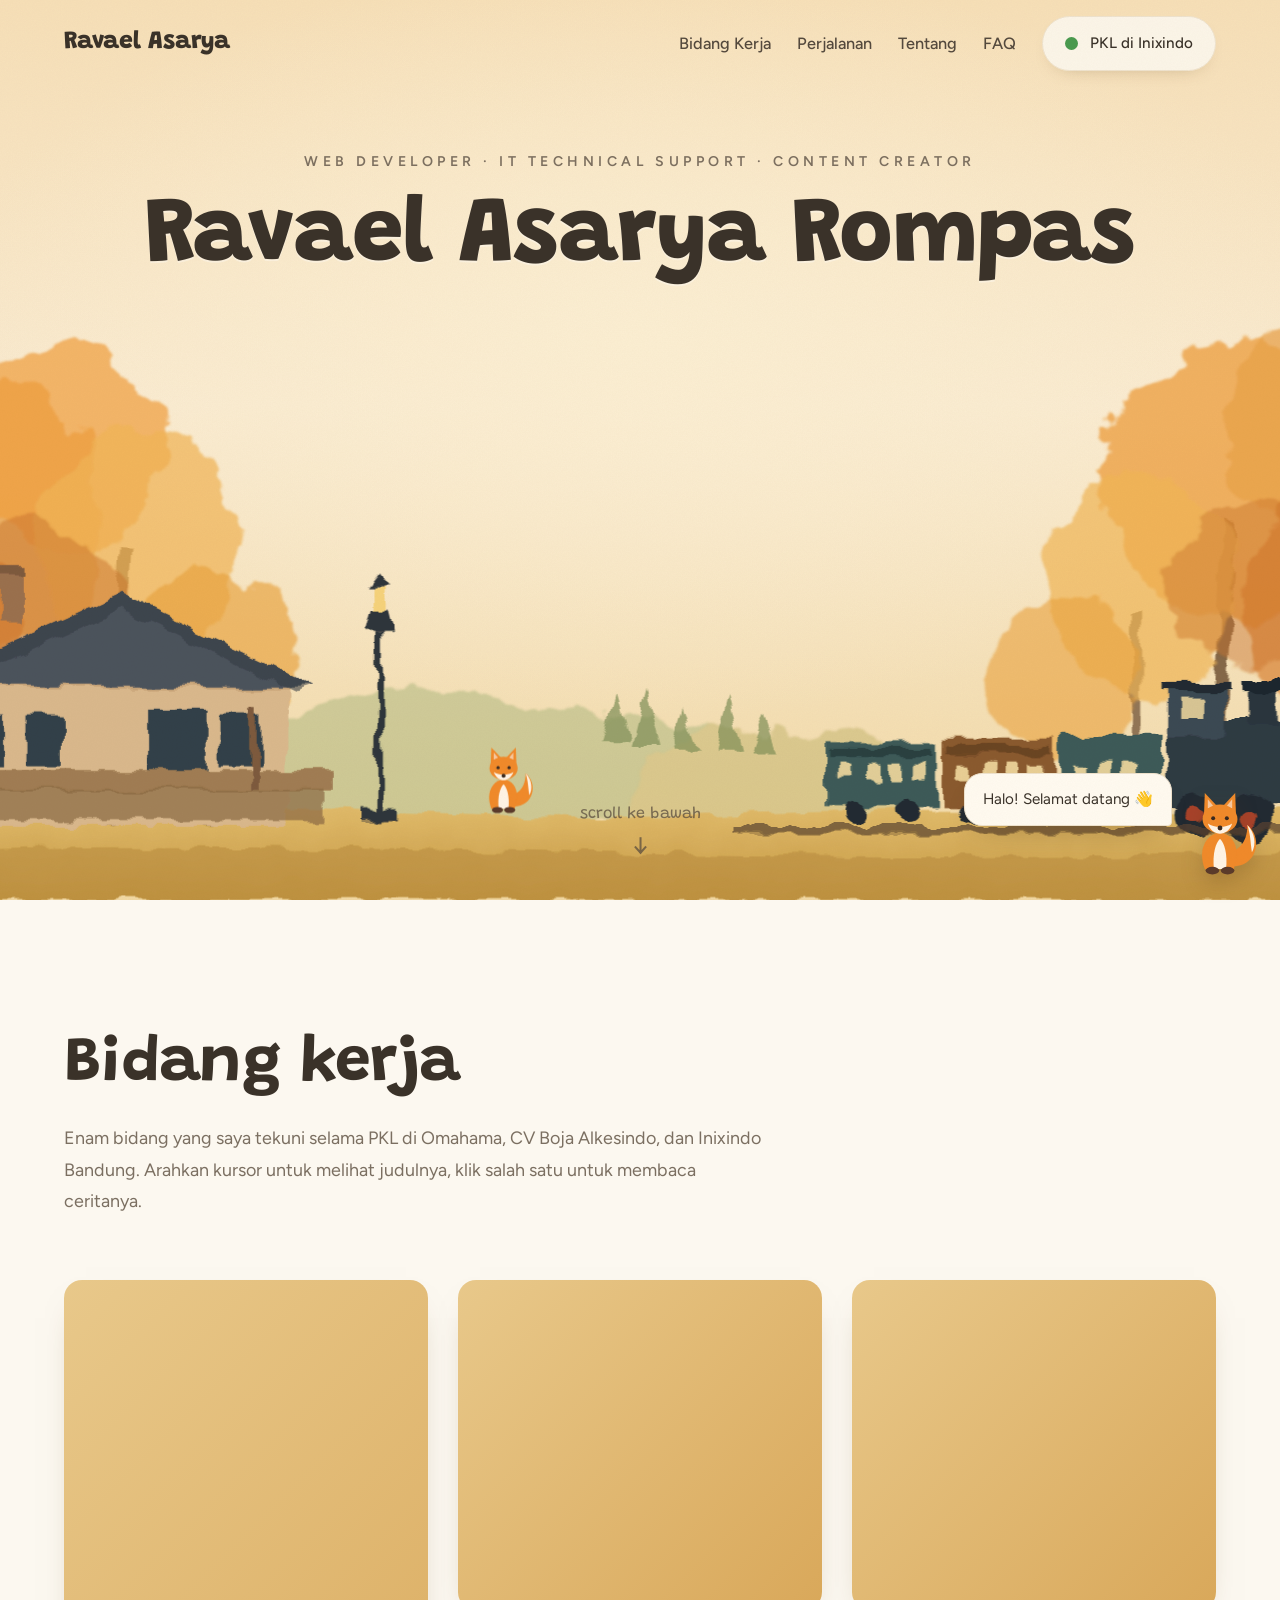
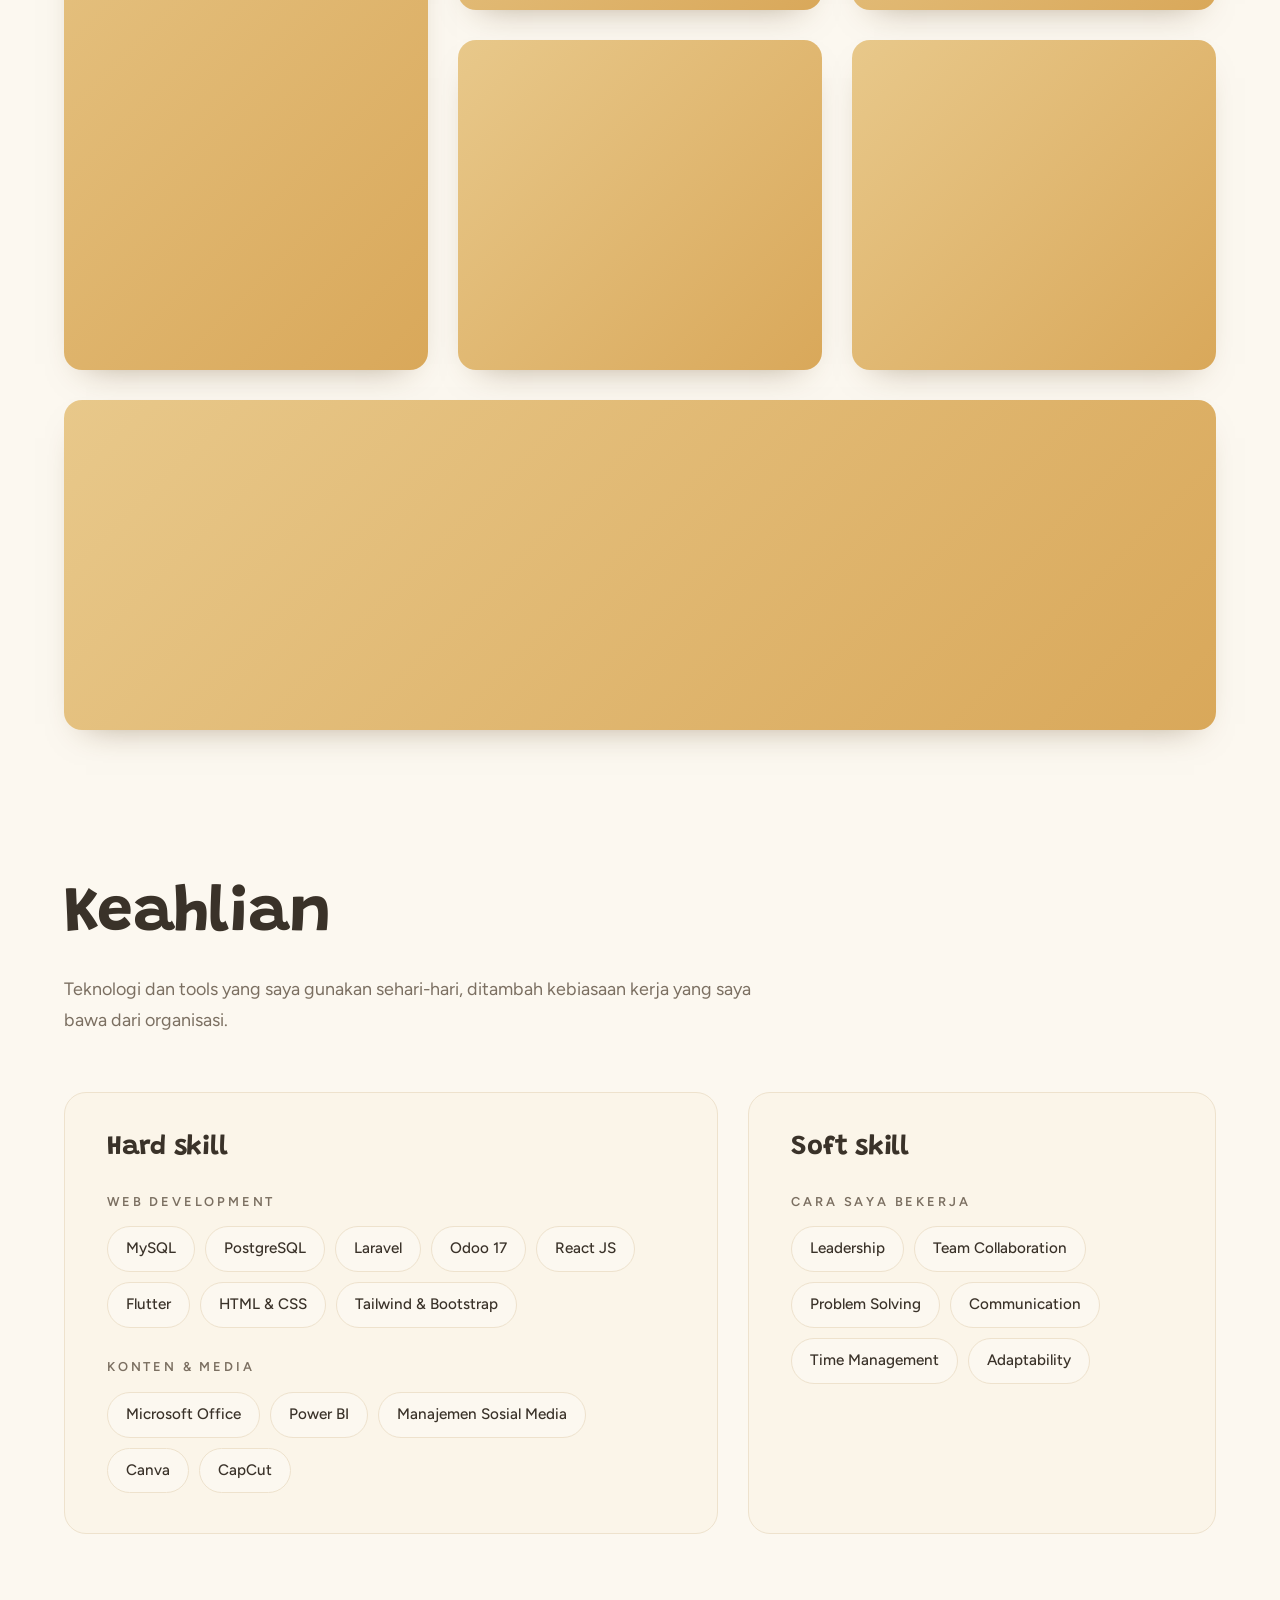
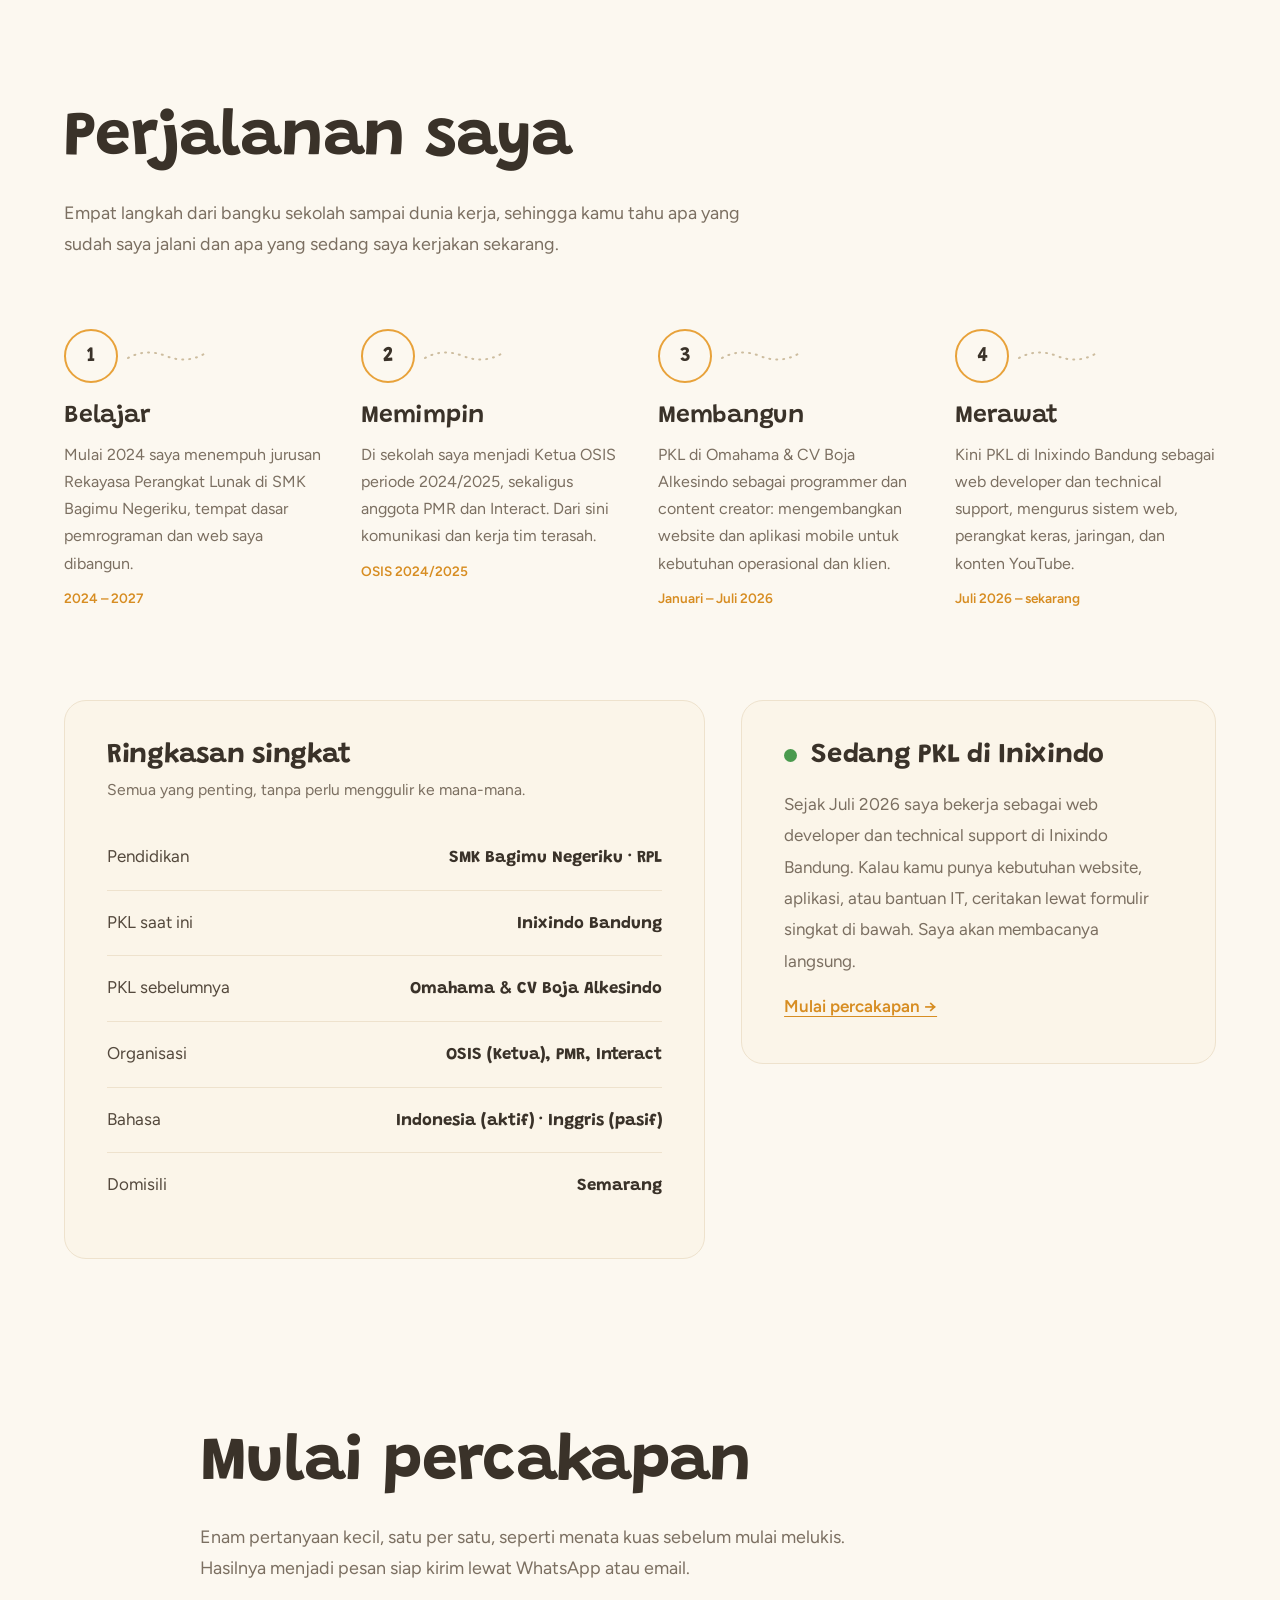
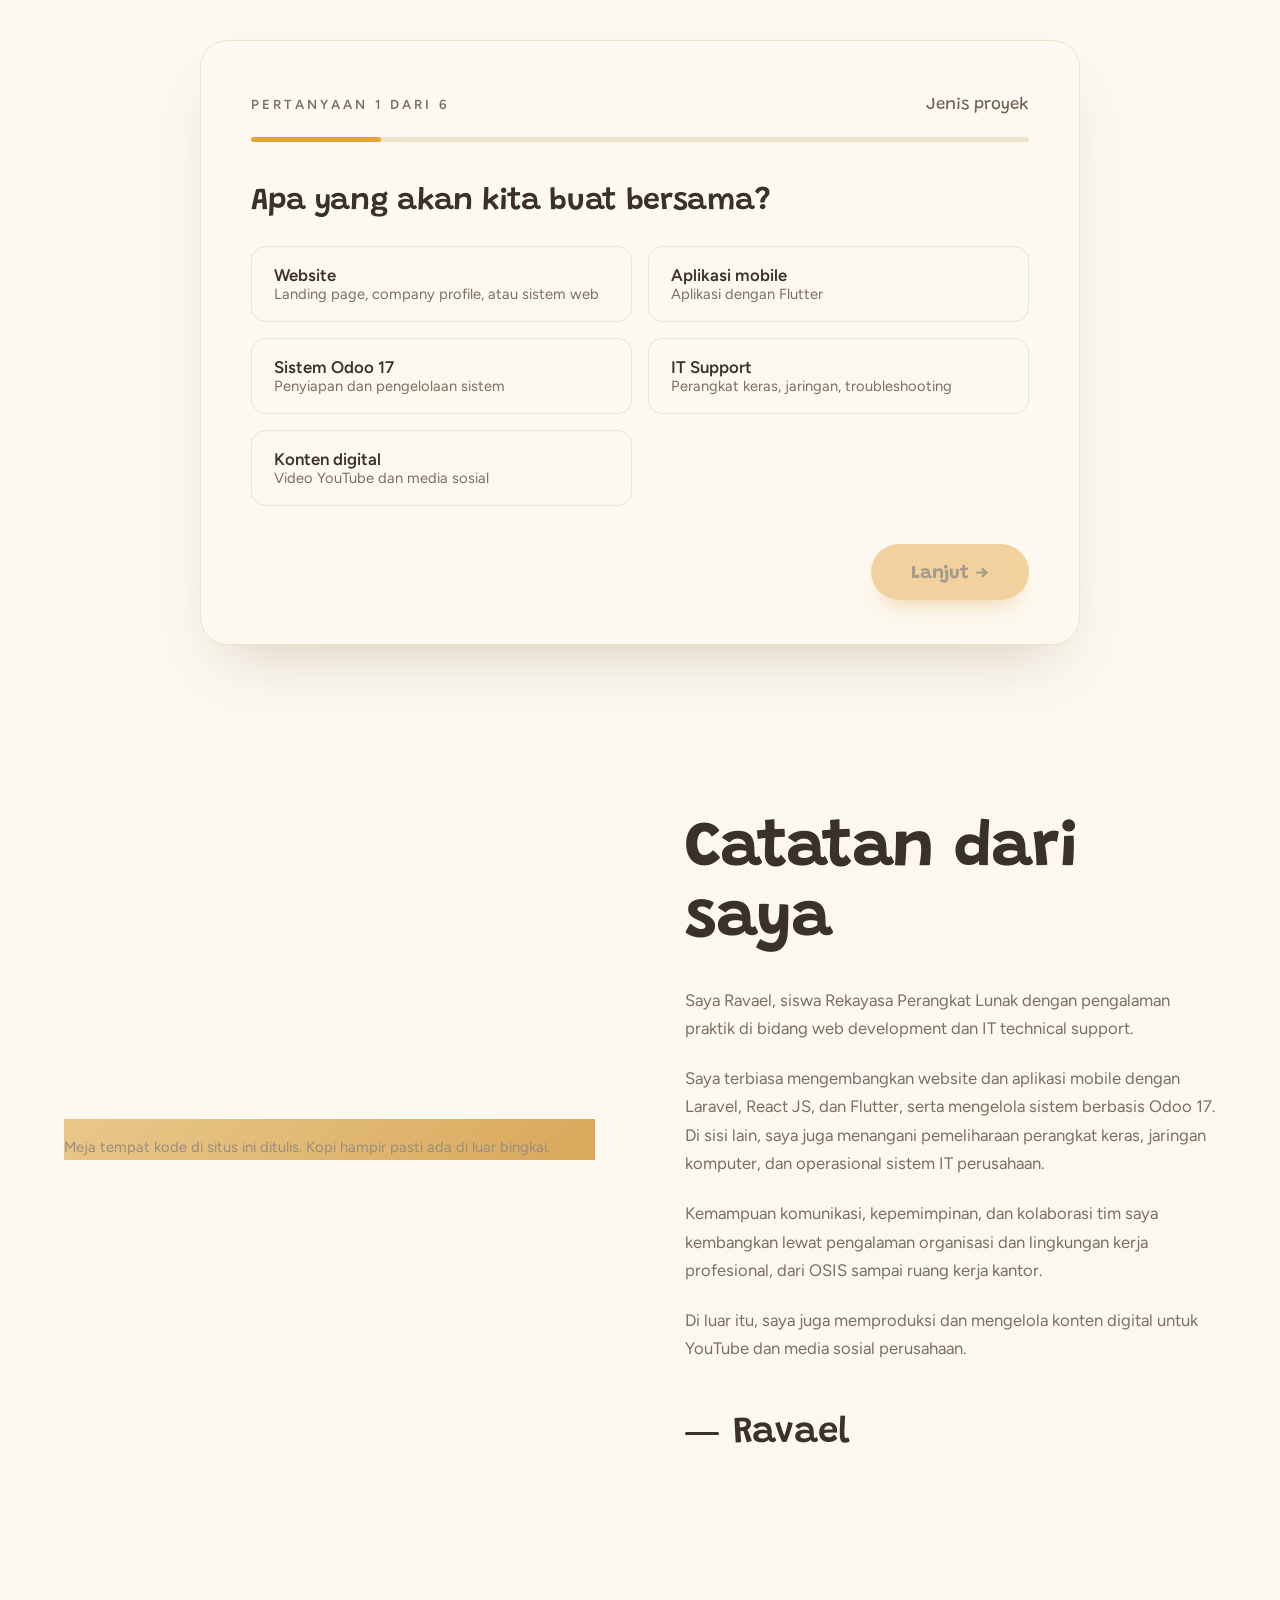
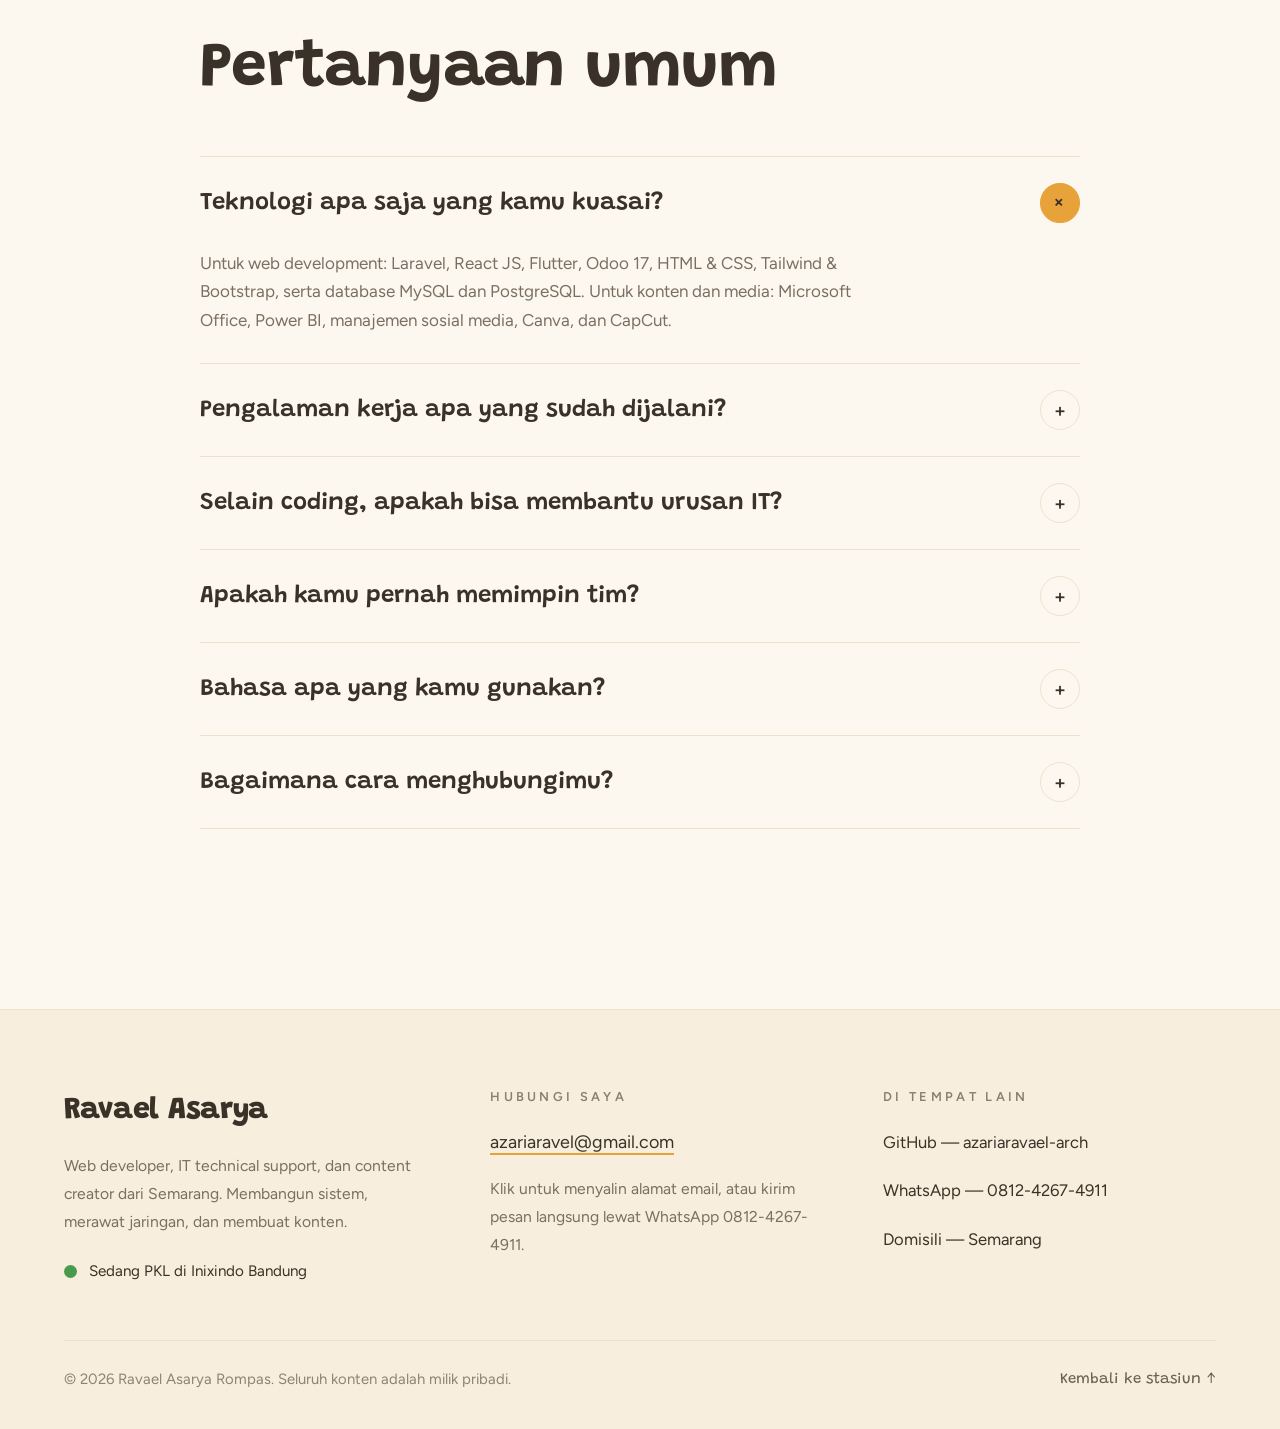
==== commit 2d1975a1: "web porto baru" ====
--- a/porto.html
+++ b/porto.html
@@ -1,769 +1,772 @@
 <!DOCTYPE html>
 <html lang="id">
 <head>
-  <meta charset="UTF-8">
-  <meta name="viewport" content="width=device-width, initial-scale=1.0">
-  <title>Ravael Asarya Rompas - The Tech Hero & Code Guardian Portfolio</title>
-  
-  <!-- Meta SEO -->
-  <meta name="description" content="Portfolio Petualangan & Superhero Ravael Asarya Rompas - Rekayasa Perangkat Lunak, Web Developer, Mobile Developer & IT Support.">
-  <meta name="author" content="Ravael Asarya Rompas">
-
-  <!-- Google Fonts: Bebas Neue, Syne, Plus Jakarta Sans, JetBrains Mono -->
-  <link rel="preconnect" href="https://fonts.googleapis.com">
-  <link rel="preconnect" href="https://fonts.gstatic.com" crossorigin>
-  <link href="https://fonts.googleapis.com/css2?family=Bebas+Neue&family=JetBrains+Mono:wght@400;600;700&family=Plus+Jakarta+Sans:wght@400;500;600;700;800&family=Syne:wght@700;800&display=swap" rel="stylesheet">
-
-  <!-- Font Awesome 6 Icons -->
-  <link rel="stylesheet" href="https://cdnjs.cloudflare.com/ajax/libs/font-awesome/6.5.1/css/all.min.css">
-
-  <!-- Custom Parallax & Superhero Theme CSS -->
-  <link rel="stylesheet" href="porto.css">
+<meta charset="UTF-8">
+<meta name="viewport" content="width=device-width, initial-scale=1.0">
+<title>Ravael Asarya Rompas — Web Developer & IT Support</title>
+<meta name="description" content="Portofolio Ravael Asarya Rompas — web developer, IT technical support, dan content creator. Laravel, React JS, Flutter, Odoo 17.">
+<meta property="og:title" content="Ravael Asarya Rompas — Portofolio">
+<meta property="og:description" content="Web developer, IT technical support, dan content creator.">
+<meta name="theme-color" content="#fcf8f0">
+
+<link rel="preconnect" href="https://fonts.googleapis.com">
+<link rel="preconnect" href="https://fonts.gstatic.com" crossorigin>
+<link href="https://fonts.googleapis.com/css2?family=Figtree:wght@400;500;600;700&family=Grandstander:wght@500;600;700;800&display=swap" rel="stylesheet">
+
+<style>
+  :root {
+    --paper: #fcf8f0;
+    --paper-2: #f7eedd;
+    --card: #fbf5e9;
+    --line: #eee2cd;
+    --ink: #3a3229;
+    --muted: #7b6f61;
+    --amber: #e8a23a;
+    --amber-d: #d78d22;
+    --amber-soft: #f9efd9;
+    --green: #4a9a4e;
+    --shadow: 0 30px 60px -30px rgba(90,60,20,.28);
+    --display: 'Grandstander', 'Figtree', system-ui, sans-serif;
+    --body: 'Figtree', system-ui, sans-serif;
+    --wrap: min(1360px, 90%);
+  }
+  * { box-sizing: border-box; margin: 0; padding: 0; }
+  html { scroll-behavior: smooth; scroll-padding-top: 90px; }
+  body { font-family: var(--body); background: var(--paper); color: var(--ink); line-height: 1.7; font-size: 17px; overflow-x: hidden; -webkit-font-smoothing: antialiased; }
+  body::before {
+    content: ""; position: fixed; inset: 0; z-index: 999; pointer-events: none; opacity: .55; mix-blend-mode: multiply;
+    background-image: url("data:image/svg+xml;utf8,<svg xmlns='http://www.w3.org/2000/svg' width='300' height='300'><filter id='n'><feTurbulence type='fractalNoise' baseFrequency='.8' numOctaves='3' stitchTiles='stitch'/><feColorMatrix values='0 0 0 0 .55 0 0 0 0 .45 0 0 0 0 .3 0 0 0 .08 0'/></filter><rect width='100%' height='100%' filter='url(%23n)'/></svg>");
+  }
+  a { color: inherit; text-decoration: none; }
+  img { max-width: 100%; display: block; }
+  button { font-family: inherit; }
+  .wrap { width: var(--wrap); margin-inline: auto; }
+  h1, h2, h3, h4, .display { font-family: var(--display); font-weight: 700; line-height: 1.1; letter-spacing: -.01em; }
+
+  /* ---------- NAV ---------- */
+  nav.top {
+    position: fixed; inset: 0 0 auto 0; z-index: 100; height: 88px; display: flex; align-items: center;
+    border-bottom: 1px solid transparent; transition: background .35s, border-color .35s, height .35s, backdrop-filter .35s;
+  }
+  nav.top.scrolled { background: rgba(252,248,240,.92); backdrop-filter: blur(14px); -webkit-backdrop-filter: blur(14px); border-color: var(--line); height: 84px; }
+  nav .row { width: var(--wrap); margin-inline: auto; display: flex; align-items: center; justify-content: space-between; }
+  .logo { font-family: var(--display); font-weight: 800; font-size: 1.55rem; letter-spacing: -.01em; }
+  .menu { display: flex; align-items: center; gap: 26px; }
+  .menu a.l { font-size: 1.02rem; font-weight: 500; color: #54493d; position: relative; padding: 4px 0; transition: color .2s; }
+  .menu a.l::after { content: ""; position: absolute; left: 0; bottom: -2px; height: 2px; width: 100%; background: var(--amber); transform: scaleX(0); transform-origin: left; transition: transform .3s; border-radius: 2px; }
+  .menu a.l:hover::after, .menu a.l.active::after { transform: scaleX(1); }
+  .pill {
+    display: inline-flex; align-items: center; gap: 12px; padding: 14px 22px; border-radius: 999px; background: rgba(252,248,240,.85);
+    border: 1px solid var(--line); font-size: .95rem; font-weight: 500; box-shadow: 0 8px 20px -14px rgba(90,60,20,.4); transition: transform .25s, box-shadow .25s;
+  }
+  .pill:hover { transform: translateY(-2px); box-shadow: 0 12px 24px -12px rgba(90,60,20,.45); }
+  .dot { width: 13px; height: 13px; border-radius: 50%; background: var(--green); position: relative; flex-shrink: 0; }
+  .dot::after { content: ""; position: absolute; inset: -4px; border-radius: 50%; border: 2px solid var(--green); opacity: 0; animation: ring 2.4s infinite; }
+  @keyframes ring { 0% { transform: scale(.6); opacity: .7; } 100% { transform: scale(1.5); opacity: 0; } }
+  #burger { display: none; background: none; border: 1px solid var(--line); width: 44px; height: 44px; border-radius: 12px; cursor: pointer; background: rgba(252,248,240,.85); }
+  #burger span, #burger span::before, #burger span::after { display: block; width: 18px; height: 2px; background: var(--ink); border-radius: 2px; position: relative; margin: auto; transition: .3s; }
+  #burger span::before, #burger span::after { content: ""; position: absolute; left: 0; }
+  #burger span::before { top: -6px; } #burger span::after { top: 6px; }
+  #burger.open span { background: transparent; } #burger.open span::before { top: 0; transform: rotate(45deg); } #burger.open span::after { top: 0; transform: rotate(-45deg); }
+
+  /* ---------- HERO ---------- */
+  .hero {
+    position: relative; min-height: 100svh; min-height: 100vh; overflow: hidden; text-align: center;
+    background: radial-gradient(ellipse 80% 60% at 50% 38%, #fbeed2 0%, transparent 70%), linear-gradient(#f6dfb7 0%, #f9ead0 45%, #f1d8a3 100%);
+    display: flex; flex-direction: column; align-items: center; padding-top: 150px;
+  }
+  .eyebrow { font-size: .88rem; letter-spacing: .32em; text-transform: uppercase; color: #7d7060; font-weight: 600; position: relative; z-index: 5; padding-inline: 20px; }
+  .hero h1 {
+    font-size: clamp(2.7rem, 7.2vw, 7.2rem); font-weight: 800; color: #3a3229; margin-top: 14px; position: relative; z-index: 5; padding-inline: 16px;
+    text-wrap: balance; text-shadow: 0 2px 0 rgba(255,255,255,.35); opacity: 0; transform: translateY(24px); animation: rise 1.1s .15s cubic-bezier(.2,.8,.2,1) forwards;
+  }
+  .eyebrow { opacity: 0; animation: rise .9s cubic-bezier(.2,.8,.2,1) forwards; }
+  @keyframes rise { to { opacity: 1; transform: none; } }
+  .scene { position: absolute; left: 0; right: 0; bottom: 0; width: 100%; height: 66%; min-height: 360px; z-index: 2; }
+  .scene svg { width: 100%; height: 100%; display: block; }
+  .scene .layer { transition: transform .25s ease-out; will-change: transform; }
+  .puff { animation: puff 5s ease-in infinite; transform-box: fill-box; transform-origin: center; opacity: 0; }
+  .puff:nth-child(2) { animation-delay: 1.6s; } .puff:nth-child(3) { animation-delay: 3.2s; }
+  @keyframes puff { 0% { transform: translate(0,0) scale(.5); opacity: 0; } 15% { opacity: .75; } 100% { transform: translate(-26px,-120px) scale(2.1); opacity: 0; } }
+  .leaf { position: absolute; top: -30px; width: 13px; height: 17px; border-radius: 0 100% 0 100%; background: var(--c, #e3902f); opacity: .85; z-index: 4; animation: fall var(--d, 14s) linear var(--delay, 0s) infinite; pointer-events: none; }
+  @keyframes fall {
+    0% { transform: translate(0,-30px) rotate(0); opacity: 0; } 8% { opacity: .85; }
+    50% { transform: translate(calc(var(--x, 40px) * -1), 46vh) rotate(180deg); }
+    100% { transform: translate(var(--x, 40px), 96vh) rotate(380deg); opacity: .5; }
+  }
+  .hint { position: absolute; left: 50%; bottom: 3.5%; transform: translateX(-50%); z-index: 6; font-family: var(--display); color: #5b4e3f; font-size: 1rem; opacity: .75; text-align: center; transition: opacity .3s; }
+  .hint b { display: block; font-size: 1.5rem; font-weight: 500; animation: bob 1.8s ease-in-out infinite; }
+  @keyframes bob { 50% { transform: translateY(8px); } }
+
+  /* ---------- SECTIONS ---------- */
+  section.s { padding: 130px 0 40px; }
+  section.s h2 { font-size: clamp(2.5rem, 5vw, 4.2rem); font-weight: 700; }
+  .intro { color: var(--muted); max-width: 700px; margin-top: 22px; font-size: 1.12rem; line-height: 1.75; }
+  .reveal { opacity: 0; transform: translateY(34px); transition: opacity .9s ease, transform .9s cubic-bezier(.2,.8,.2,1); }
+  .reveal.in { opacity: 1; transform: none; }
+  .d1 { transition-delay: .1s; } .d2 { transition-delay: .2s; } .d3 { transition-delay: .3s; }
+
+  /* WORK GRID */
+  .grid { display: grid; grid-template-columns: repeat(3, 1fr); gap: 30px; margin-top: 64px; grid-auto-rows: 330px; }
+  .grid .c1 { grid-row: span 2; }
+  .grid .c6 { grid-column: span 3; }
+  .work { position: relative; border-radius: 18px; overflow: hidden; cursor: pointer; border: 0; padding: 0; text-align: left; background: #e6d6b6; box-shadow: 0 16px 34px -22px rgba(90,60,20,.5); transition: transform .45s cubic-bezier(.2,.8,.2,1), box-shadow .45s; }
+  .work img { width: 100%; height: 100%; object-fit: cover; transition: transform .9s cubic-bezier(.2,.8,.2,1), filter .6s; filter: sepia(.35) saturate(.9) contrast(.95); }
+  .work:hover { transform: translateY(-8px); box-shadow: 0 30px 50px -26px rgba(90,60,20,.6); }
+  .work:hover img { transform: scale(1.07); filter: sepia(.15) saturate(1); }
+  .work .cap {
+    position: absolute; inset: auto 0 0 0; padding: 70px 26px 24px; color: #fff; background: linear-gradient(transparent, rgba(40,25,10,.78));
+    opacity: 0; transform: translateY(10px); transition: .45s;
+  }
+  .work:hover .cap, .work:focus-visible .cap { opacity: 1; transform: none; }
+  .work .cap h3 { font-size: 1.6rem; font-weight: 600; }
+  .work .cap p { font-size: .95rem; opacity: .9; margin-top: 4px; }
+  .work:focus-visible { outline: 3px solid var(--amber); outline-offset: 3px; }
+  .work .more { position: absolute; top: 16px; right: 16px; width: 38px; height: 38px; border-radius: 50%; background: rgba(252,248,240,.92); display: grid; place-items: center; font-size: 1.2rem; opacity: 0; transform: scale(.7); transition: .35s; }
+  .work:hover .more { opacity: 1; transform: none; }
+
+  dialog { border: 0; padding: 0; border-radius: 26px; width: min(760px, 92vw); background: var(--paper); color: var(--ink); box-shadow: 0 50px 100px -30px rgba(40,25,10,.6); overflow: hidden; margin: auto; }
+  dialog::backdrop { background: rgba(58,40,20,.5); backdrop-filter: blur(4px); }
+  dialog[open] { animation: dlg .45s cubic-bezier(.2,.8,.2,1); }
+  @keyframes dlg { from { opacity: 0; transform: translateY(30px) scale(.96); } }
+  dialog img { width: 100%; height: 280px; object-fit: cover; filter: sepia(.2); }
+  dialog .body { padding: 34px 40px 40px; }
+  dialog h3 { font-size: 2.1rem; }
+  dialog .sub { color: var(--amber-d); font-weight: 600; margin: 6px 0 18px; }
+  dialog p { color: var(--muted); }
+  dialog ul { list-style: none; margin-top: 16px; display: grid; gap: 10px; }
+  dialog li { position: relative; padding-left: 26px; color: #54493d; }
+  dialog li::before { content: ""; position: absolute; left: 2px; top: .62em; width: 10px; height: 10px; border-radius: 50%; background: var(--amber); }
+  dialog .x { position: absolute; top: 16px; right: 16px; width: 42px; height: 42px; border-radius: 50%; border: 0; background: rgba(252,248,240,.95); cursor: pointer; font-size: 1.2rem; transition: .25s; }
+  dialog .x:hover { transform: rotate(90deg); background: var(--amber); }
+
+  /* SKILLS */
+  .skills { display: grid; grid-template-columns: 1.4fr 1fr; gap: 30px; margin-top: 56px; }
+  .box { background: var(--card); border: 1px solid var(--line); border-radius: 22px; padding: 40px 42px; }
+  .box h3 { font-size: 1.7rem; }
+  .box .lead { color: var(--muted); font-size: .98rem; margin-top: 6px; }
+  .grp { font-size: .8rem; letter-spacing: .22em; text-transform: uppercase; color: var(--muted); font-weight: 600; margin: 28px 0 14px; }
+  .chips { display: flex; flex-wrap: wrap; gap: 10px; }
+  .chip { padding: 9px 18px; border-radius: 999px; background: var(--paper); border: 1px solid var(--line); font-size: .95rem; font-weight: 500; transition: .3s cubic-bezier(.3,1.6,.5,1); cursor: default; }
+  .chip:hover { background: var(--amber-soft); border-color: var(--amber); transform: translateY(-4px) rotate(-2deg); }
+
+  /* JOURNEY */
+  .steps { display: grid; grid-template-columns: repeat(4, 1fr); gap: 36px; margin-top: 70px; }
+  .step .num { display: flex; align-items: center; gap: 8px; }
+  .step .num b { width: 54px; height: 54px; border-radius: 50%; border: 2px solid var(--amber); display: grid; place-items: center; font-family: var(--display); font-size: 1.3rem; font-weight: 700; background: var(--paper); transition: .35s; }
+  .step:hover .num b { background: var(--amber); color: #fff; transform: scale(1.1) rotate(-6deg); }
+  .step .num svg { width: 80px; height: 20px; }
+  .step .num path { stroke: #cdbd9f; stroke-width: 2; fill: none; stroke-dasharray: 1 6; stroke-linecap: round; }
+  .step h3 { font-size: 1.55rem; margin: 20px 0 10px; font-weight: 600; }
+  .step p { color: var(--muted); font-size: 1rem; line-height: 1.7; }
+  .step small { display: block; margin-top: 10px; font-weight: 600; color: var(--amber-d); font-size: .85rem; }
+  .duo { display: grid; grid-template-columns: 1.35fr 1fr; gap: 36px; margin-top: 90px; align-items: start; }
+  .rate { display: flex; justify-content: space-between; gap: 24px; padding: 17px 0; border-bottom: 1px solid var(--line); align-items: baseline; }
+  .rate:last-child { border-bottom: 0; }
+  .rate span { color: #54493d; }
+  .rate b { font-family: var(--display); font-weight: 700; text-align: right; font-size: 1.05rem; }
+  .box.status h3 { display: flex; align-items: center; gap: 14px; }
+  .box.status p { color: var(--muted); margin-top: 18px; line-height: 1.85; }
+
+  /* BRIEF WIZARD */
+  .narrow { width: min(880px, 90%); margin-inline: auto; }
+  .wiz { margin-top: 56px; background: #fdf9f1; border: 1px solid var(--line); border-radius: 28px; padding: 50px 50px 44px; box-shadow: var(--shadow); position: relative; overflow: hidden; }
+  .wiz-top { display: flex; justify-content: space-between; align-items: baseline; gap: 20px; }
+  .wiz-top span { font-size: .82rem; letter-spacing: .24em; text-transform: uppercase; color: var(--muted); font-weight: 600; }
+  .wiz-top em { font-family: var(--display); font-style: normal; color: #6b5f50; font-size: 1.05rem; }
+  .track { height: 5px; background: var(--line); border-radius: 5px; margin: 18px 0 44px; overflow: hidden; }
+  .track i { display: block; height: 100%; width: 0; background: var(--amber); border-radius: 5px; transition: width .6s cubic-bezier(.2,.8,.2,1); }
+  .qwrap { animation: slide .5s cubic-bezier(.2,.8,.2,1); }
+  @keyframes slide { from { opacity: 0; transform: translateX(26px); } }
+  .qwrap h3 { font-size: 1.9rem; font-weight: 600; margin-bottom: 26px; }
+  .opts { display: grid; grid-template-columns: 1fr 1fr; gap: 16px; }
+  .opt { text-align: left; background: var(--paper); border: 1px solid var(--line); border-radius: 14px; padding: 18px 22px; cursor: pointer; transition: .25s; color: var(--ink); }
+  .opt b { display: block; font-weight: 600; font-size: 1.05rem; }
+  .opt small { color: var(--muted); font-size: .92rem; }
+  .opt:hover { border-color: #e0c690; transform: translateY(-3px); box-shadow: 0 12px 22px -16px rgba(90,60,20,.5); }
+  .opt.sel { border-color: var(--amber); background: var(--amber-soft); }
+  .form { display: grid; gap: 16px; }
+  .form input, .form textarea { width: 100%; padding: 16px 20px; border-radius: 14px; border: 1px solid var(--line); background: var(--paper); font: inherit; color: var(--ink); outline: none; transition: .25s; resize: vertical; }
+  .form input:focus, .form textarea:focus { border-color: var(--amber); box-shadow: 0 0 0 4px rgba(232,162,58,.18); }
+  .wiz-foot { display: flex; justify-content: space-between; align-items: center; margin-top: 38px; gap: 16px; flex-wrap: wrap; }
+  .back { background: none; border: 0; color: var(--muted); font-size: 1rem; cursor: pointer; padding: 10px 4px; }
+  .back:hover { color: var(--ink); }
+  .btn { display: inline-flex; align-items: center; gap: 10px; padding: 17px 40px; border-radius: 999px; background: var(--amber); color: #3a2a12; font-family: var(--display); font-weight: 700; font-size: 1.15rem; border: 0; cursor: pointer; transition: .3s; box-shadow: 0 14px 26px -14px var(--amber-d); }
+  .btn:hover { transform: translateY(-3px); background: #efae4f; box-shadow: 0 20px 30px -14px var(--amber-d); }
+  .btn:disabled { opacity: .45; pointer-events: none; }
+  .btn.alt { background: transparent; border: 2px solid var(--amber); box-shadow: none; padding: 15px 30px; }
+  .btn.alt:hover { background: var(--amber-soft); }
+  .btns { display: flex; gap: 12px; flex-wrap: wrap; }
+
+  /* ABOUT */
+  .about { display: grid; grid-template-columns: 1fr 1fr; gap: 90px; align-items: center; }
+  .about figure img { width: 100%; aspect-ratio: 16/10; object-fit: cover; border-radius: 16px; box-shadow: 0 34px 60px -26px rgba(90,60,20,.5); filter: sepia(.25) saturate(.95); transition: transform .8s; }
+  .about figure:hover img { transform: scale(1.02) rotate(-.6deg); }
+  .about figcaption { color: #9a8e7e; font-size: .92rem; margin-top: 16px; }
+  .about h2 { margin-bottom: 30px; }
+  .about p { color: var(--muted); margin-bottom: 22px; font-size: 1.04rem; }
+  .sign { font-family: var(--display); font-size: 2.3rem; font-weight: 600; margin-top: 40px; display: flex; align-items: center; gap: 14px; }
+  .sign::before { content: ""; width: 34px; height: 3px; background: var(--ink); border-radius: 3px; }
+
+  /* FAQ */
+  .faq { margin-top: 50px; }
+  .q { border-bottom: 1px solid var(--line); }
+  .q:first-child { border-top: 1px solid var(--line); }
+  .q button { width: 100%; background: none; border: 0; display: flex; align-items: center; justify-content: space-between; gap: 20px; padding: 26px 0; cursor: pointer; text-align: left; color: var(--ink); font-family: var(--display); font-weight: 600; font-size: 1.5rem; }
+  .q button:hover { color: var(--amber-d); }
+  .q .pm { width: 40px; height: 40px; border-radius: 50%; border: 1px solid var(--line); display: grid; place-items: center; font-family: var(--body); font-size: 1.2rem; transition: .4s; flex-shrink: 0; background: var(--paper); }
+  .q.open .pm { transform: rotate(135deg); background: var(--amber); border-color: var(--amber); }
+  .ans { display: grid; grid-template-rows: 0fr; transition: grid-template-rows .5s cubic-bezier(.2,.8,.2,1); }
+  .q.open .ans { grid-template-rows: 1fr; }
+  .ans > div { overflow: hidden; }
+  .ans p { color: var(--muted); padding: 0 70px 28px 0; max-width: 760px; }
+  .ans a { color: var(--amber-d); text-decoration: underline; text-underline-offset: 3px; }
+
+  /* FOOTER */
+  footer { background: var(--paper-2); margin-top: 140px; padding: 76px 0 36px; border-top: 1px solid var(--line); }
+  .fgrid { display: grid; grid-template-columns: 1.1fr 1fr 1fr; gap: 60px; }
+  footer .logo { font-size: 1.9rem; }
+  footer p { color: var(--muted); font-size: .98rem; line-height: 1.8; }
+  footer .lab { font-size: .8rem; letter-spacing: .26em; text-transform: uppercase; color: #8a7e6e; font-weight: 600; margin-bottom: 20px; }
+  footer .mail { font-size: 1.12rem; border-bottom: 2px solid var(--amber); padding-bottom: 1px; transition: .25s; cursor: pointer; background: none; border-top: 0; border-left: 0; border-right: 0; color: var(--ink); font-family: inherit; }
+  footer .mail:hover { color: var(--amber-d); }
+  footer .els a { display: block; margin-bottom: 20px; font-size: 1.04rem; transition: .25s; width: fit-content; }
+  footer .els a:hover { color: var(--amber-d); transform: translateX(6px); }
+  footer .st { display: flex; align-items: center; gap: 12px; margin-top: 22px; font-size: .95rem; }
+  .fbot { margin-top: 56px; padding-top: 26px; border-top: 1px solid var(--line); display: flex; justify-content: space-between; gap: 20px; color: #8f8373; font-size: .93rem; flex-wrap: wrap; }
+  .fbot a { font-family: var(--display); color: #6b5f50; transition: .25s; }
+  .fbot a:hover { color: var(--amber-d); }
+
+  /* FOX MASCOT */
+  #fox { position: fixed; right: 22px; bottom: 22px; z-index: 90; width: 76px; cursor: pointer; background: none; border: 0; filter: drop-shadow(0 8px 10px rgba(90,60,20,.25)); animation: foxbob 3.4s ease-in-out infinite; transition: transform .3s cubic-bezier(.3,1.6,.5,1); }
+  #fox:hover { transform: rotate(-8deg) scale(1.12); }
+  #fox svg { width: 100%; height: auto; display: block; }
+  @keyframes foxbob { 50% { translate: 0 -6px; } }
+  #bubble { position: fixed; right: 108px; bottom: 74px; z-index: 91; max-width: 240px; background: #fffaf0; border: 1px solid var(--line); padding: 14px 18px; border-radius: 18px 18px 4px 18px; font-size: .95rem; line-height: 1.5; box-shadow: 0 16px 30px -16px rgba(90,60,20,.45); opacity: 0; transform: translateY(10px) scale(.95); transition: .35s; pointer-events: none; }
+  #bubble.show { opacity: 1; transform: none; }
+  #toast { position: fixed; left: 50%; bottom: 28px; transform: translate(-50%, 30px); background: var(--ink); color: #fff; padding: 12px 24px; border-radius: 999px; opacity: 0; transition: .4s; z-index: 300; font-size: .93rem; }
+  #toast.show { opacity: 1; transform: translate(-50%, 0); }
+  #bar { position: fixed; top: 0; left: 0; height: 3px; width: 0; background: var(--amber); z-index: 200; }
+
+  /* ---------- RESPONSIVE ---------- */
+  @media (max-width: 1100px) {
+    .steps { grid-template-columns: repeat(2, 1fr); gap: 50px 36px; }
+    .about { gap: 50px; }
+  }
+  @media (max-width: 900px) {
+    #burger { display: block; }
+    .menu { position: absolute; top: 88px; left: 5%; right: 5%; flex-direction: column; align-items: stretch; gap: 4px; padding: 18px; background: rgba(252,248,240,.98); border: 1px solid var(--line); border-radius: 20px; box-shadow: var(--shadow); opacity: 0; pointer-events: none; transform: translateY(-10px); transition: .3s; }
+    .menu.open { opacity: 1; pointer-events: auto; transform: none; }
+    .menu a.l { padding: 12px 8px; } .menu .pill { justify-content: center; margin-top: 6px; }
+    .grid { grid-template-columns: 1fr 1fr; grid-auto-rows: 280px; }
+    .grid .c1 { grid-row: span 2; } .grid .c6 { grid-column: span 2; }
+    .skills, .duo, .about, .fgrid { grid-template-columns: 1fr; }
+    .about { gap: 40px; } .fgrid { gap: 40px; }
+    .work .cap { opacity: 1; transform: none; }
+    .wiz { padding: 34px 24px; } .opts { grid-template-columns: 1fr; }
+    .ans p { padding-right: 0; } .q button { font-size: 1.25rem; }
+    section.s { padding-top: 90px; }
+    .box { padding: 30px 24px; }
+    #bubble { right: 20px; bottom: 108px; }
+  }
+  @media (max-width: 560px) {
+    .grid { grid-template-columns: 1fr; grid-auto-rows: 300px; }
+    .grid .c1, .grid .c6 { grid-row: auto; grid-column: auto; }
+    .steps { grid-template-columns: 1fr; }
+    .hero { padding-top: 120px; } .eyebrow { letter-spacing: .18em; font-size: .72rem; }
+    dialog .body { padding: 26px 22px 30px; } dialog img { height: 200px; }
+    .rate { flex-direction: column; gap: 2px; } .rate b { text-align: left; }
+  }
+  @media (prefers-reduced-motion: reduce) { *, *::before, *::after { animation: none !important; transition: none !important; } .reveal, .hero h1, .eyebrow { opacity: 1; transform: none; } }
+</style>
 </head>
 <body>
-
-  <!-- Top Hero Energy Bar (Parallax Scroll Indicator) -->
-  <div class="power-progress-bar" id="powerProgress"></div>
-
-  <!-- Cosmic Energy Particle Canvas -->
-  <canvas id="heroCanvas"></canvas>
-
-  <!-- ==========================================
-       SUPERHERO HUD NAVBAR
-       ========================================== -->
-  <nav class="hero-nav">
-    <div class="nav-brand-badge">
-      <div class="hero-emblem">⚡</div>
-      <div>
-        <div class="hero-brand-name">RAVAEL ROMPAS</div>
-        <div class="hero-brand-sub">LVL.26 • CODE GUARDIAN</div>
-      </div>
-    </div>
-
-    <!-- Navigation Links / Quests -->
-    <div class="nav-quest-menu" id="navQuestMenu">
-      <a href="#hero"><i class="fa-solid fa-bolt"></i> Hero Base</a>
-      <a href="#origin"><i class="fa-solid fa-shield-halved"></i> Origin</a>
-      <a href="#quests"><i class="fa-solid fa-scroll"></i> Quest Log</a>
-      <a href="#arsenal"><i class="fa-solid fa-fire-flame-curved"></i> Arsenal</a>
-      <a href="#projects"><i class="fa-solid fa-trophy"></i> Missions</a>
-      <a href="#summon"><i class="fa-solid fa-satellite-dish"></i> Summon</a>
-    </div>
-
-    <!-- HUD Controls (Sound Toggle & Summon Button) -->
-    <div class="nav-controls">
-      <button class="btn-sound-toggle" id="soundToggle" title="Toggle Sci-Fi Audio FX" aria-label="Toggle Sound">
-        <i class="fa-solid fa-volume-high"></i>
-      </button>
-
-      <a href="#summon" class="btn-summon-hero">
-        <i class="fa-solid fa-hand-fist"></i> SUMMON HERO
-      </a>
-
-      <button class="mobile-menu-btn" id="mobileMenuBtn" aria-label="Open menu">
-        <i class="fa-solid fa-bars"></i>
-      </button>
-    </div>
-  </nav>
-
-  <!-- ==========================================
-       HERO SECTION: PARALLAX "MISSION COMMENCE"
-       ========================================== -->
-  <section class="hero-scene" id="hero">
-    <!-- Parallax Floating Runes & Comic Glyphs -->
-    <div class="parallax-badge p-rune-1" data-speed="-0.15">⚡</div>
-    <div class="parallax-badge p-rune-2" data-speed="0.25">✦</div>
-    <div class="parallax-badge p-rune-3" data-speed="-0.2">⚔️</div>
-    <div class="parallax-badge p-rune-4" data-speed="0.18">🛡️</div>
-
-    <div class="container hero-container">
-      <!-- Left: Headline & Hero Lore -->
-      <div class="hero-text-col">
-        <div class="hero-tagline-box">
-          <span class="status-dot"></span>
-          <span>SYSTEM READY // ACTIVE COMBAT DEVELOPER</span>
-        </div>
-
-        <h1 class="hero-main-title">
-          <span class="gradient-text">RAVAEL ASARYA</span>
-          <span class="outline-text">THE CODE GUARDIAN</span>
-        </h1>
-
-        <p class="hero-lore-desc">
-          Siswa Rekayasa Perangkat Lunak dengan spesialisasi <strong>Web Development, Cross-Platform Mobile,</strong> dan <strong>IT Technical Support</strong>. Siap menaklukkan bug rumit, mengamankan infrastruktur jaringan kantor, dan membangun sistem digital berdaya tahan tinggi.
-        </p>
-
-        <!-- Hero Combat Stats Row -->
-        <div class="hero-stats-row">
-          <div class="hero-stat-badge">
-            <i class="fa-solid fa-laptop-code stat-icon"></i>
-            <div>
-              <div class="stat-value">FULL-STACK</div>
-              <div class="stat-label">Web & Mobile</div>
-            </div>
+<div id="bar"></div>
+
+<!-- NAV -->
+<nav class="top" id="nav">
+  <div class="row">
+    <a href="#home" class="logo">Ravael Asarya</a>
+    <div class="menu" id="menu">
+      <a href="#work" class="l">Bidang Kerja</a>
+      <a href="#journey" class="l">Perjalanan</a>
+      <a href="#about" class="l">Tentang</a>
+      <a href="#faq" class="l">FAQ</a>
+      <a href="#brief" class="pill"><span class="dot"></span> PKL di Inixindo</a>
+    </div>
+    <button id="burger" aria-label="Menu"><span></span></button>
+  </div>
+</nav>
+
+<!-- HERO -->
+<header class="hero" id="home">
+  <p class="eyebrow">Web Developer · IT Technical Support · Content Creator</p>
+  <h1>Ravael Asarya Rompas</h1>
+
+  <div class="scene" id="scene">
+    <!-- GANTI ILUSTRASI HERO: hapus <svg> ini lalu pakai <img src="hero.jpg" style="width:100%;height:100%;object-fit:cover;object-position:bottom"> -->
+    <svg viewBox="0 0 1600 640" preserveAspectRatio="xMidYMax slice" aria-hidden="true">
+      <defs>
+        <filter id="wc" x="-10%" y="-10%" width="120%" height="120%">
+          <feTurbulence type="fractalNoise" baseFrequency="0.03" numOctaves="3" seed="7" result="n"/>
+          <feDisplacementMap in="SourceGraphic" in2="n" scale="16" xChannelSelector="R" yChannelSelector="G"/>
+          <feGaussianBlur stdDeviation=".7"/>
+        </filter>
+        <filter id="wcBig" x="-15%" y="-15%" width="130%" height="130%">
+          <feTurbulence type="fractalNoise" baseFrequency="0.018" numOctaves="4" seed="3" result="n"/>
+          <feDisplacementMap in="SourceGraphic" in2="n" scale="46" xChannelSelector="R" yChannelSelector="G"/>
+          <feGaussianBlur stdDeviation="1.2"/>
+        </filter>
+        <filter id="blur6"><feGaussianBlur stdDeviation="7"/></filter>
+        <linearGradient id="gr" x1="0" y1="0" x2="0" y2="1"><stop offset="0" stop-color="#e2bd6c"/><stop offset="1" stop-color="#c79a45"/></linearGradient>
+        <symbol id="foxs" viewBox="0 0 100 120">
+          <path d="M62 104 C 98 108, 108 68, 86 50 C 86 76, 72 84, 58 88 Z" fill="#f08a2a"/>
+          <path d="M86 50 C 96 60, 98 76, 92 86 C 90 72, 90 62, 86 50Z" fill="#fff4e6"/>
+          <path d="M30 108 C 20 82, 32 62, 50 60 C 68 62, 78 82, 68 108 Z" fill="#f08a2a"/>
+          <path d="M42 108 C 40 88, 44 74, 50 68 C 56 74, 60 88, 58 108Z" fill="#fff4e6"/>
+          <polygon points="29,36 30,8 47,26" fill="#f08a2a"/><polygon points="71,36 70,8 53,26" fill="#f08a2a"/>
+          <polygon points="34,28 34,16 42,26" fill="#f7c9a0"/><polygon points="66,28 66,16 58,26" fill="#f7c9a0"/>
+          <ellipse cx="50" cy="42" rx="23" ry="19" fill="#f08a2a"/>
+          <path d="M34 48 C 40 66, 60 66, 66 48 C 58 54, 42 54, 34 48Z" fill="#fff4e6"/>
+          <circle cx="50" cy="54" r="3.2" fill="#3a2a20"/>
+          <circle cx="41" cy="41" r="2.6" fill="#3a2a20"/><circle cx="59" cy="41" r="2.6" fill="#3a2a20"/>
+          <ellipse cx="40" cy="110" rx="9" ry="5" fill="#5b3a2a"/><ellipse cx="60" cy="110" rx="9" ry="5" fill="#5b3a2a"/>
+        </symbol>
+      </defs>
+
+      <!-- distant hills -->
+      <g class="layer" data-s=".01">
+        <g filter="url(#wcBig)" opacity=".5">
+          <path d="M360 470 C 520 380, 640 420, 760 440 C 860 456, 920 470, 960 480 L 960 560 L 360 560Z" fill="#a9b57c"/>
+          <path d="M800 480 C 900 440, 1000 450, 1100 480 L 1100 560 L 800 560Z" fill="#c1b46c"/>
+        </g>
+        <g filter="url(#wc)" opacity=".7" fill="#7f8f58">
+          <polygon points="760,470 774,420 788,470"/><polygon points="790,476 806,410 822,476"/><polygon points="835,478 848,434 862,478"/>
+          <polygon points="880,478 895,420 910,478"/><polygon points="920,480 934,440 948,480"/>
+        </g>
+      </g>
+
+      <!-- ground -->
+      <g filter="url(#wc)">
+        <path d="M0 540 C 300 520, 600 560, 900 548 C 1200 536, 1400 556, 1600 540 L 1600 640 L 0 640Z" fill="url(#gr)"/>
+        <path d="M0 590 C 400 570, 1000 610, 1600 584 L 1600 640 L 0 640Z" fill="#b98a3c" opacity=".55"/>
+      </g>
+
+      <!-- LEFT trees -->
+      <g class="layer" data-s=".03">
+        <g filter="url(#wc)">
+          <rect x="90" y="300" width="14" height="260" fill="#6a4a2e" opacity=".85" transform="rotate(-2 97 430)"/>
+          <rect x="230" y="260" width="12" height="300" fill="#6a4a2e" opacity=".8" transform="rotate(3 236 410)"/>
+          <rect x="330" y="360" width="10" height="200" fill="#6a4a2e" opacity=".7"/>
+        </g>
+        <g filter="url(#wcBig)">
+          <ellipse cx="90" cy="230" rx="130" ry="150" fill="#e8a24a" opacity=".78"/>
+          <ellipse cx="180" cy="150" rx="110" ry="110" fill="#ef9e3c" opacity=".7"/>
+          <ellipse cx="40" cy="360" rx="100" ry="120" fill="#d98234" opacity=".7"/>
+          <ellipse cx="260" cy="260" rx="110" ry="130" fill="#f0b556" opacity=".72"/>
+          <ellipse cx="340" cy="380" rx="90" ry="100" fill="#e9a23c" opacity=".65"/>
+          <ellipse cx="150" cy="320" rx="90" ry="90" fill="#c9742c" opacity=".5"/>
+        </g>
+      </g>
+
+      <!-- HOUSE -->
+      <g class="layer" data-s=".02">
+        <g filter="url(#wc)">
+          <rect x="60" y="400" width="360" height="160" fill="#d9b88c"/>
+          <rect x="60" y="400" width="360" height="12" fill="#b9946a" opacity=".6"/>
+          <polygon points="20,410 240,310 450,410" fill="#4b525c"/>
+          <polygon points="20,410 240,310 450,410 430,416 240,326 40,416" fill="#363c45" opacity=".6"/>
+          <rect x="110" y="282" width="26" height="60" fill="#9a6f4e"/>
+          <rect x="106" y="278" width="34" height="10" fill="#7d5a3e"/>
+          <rect x="80" y="440" width="38" height="56" fill="#33414a"/><rect x="140" y="440" width="38" height="56" fill="#33414a"/>
+          <rect x="270" y="436" width="64" height="76" fill="#33414a"/><rect x="348" y="440" width="44" height="56" fill="#33414a"/>
+          <rect x="30" y="500" width="440" height="22" fill="#a07c52"/>
+          <rect x="40" y="520" width="420" height="34" fill="#8a6a44" opacity=".7"/>
+          <rect x="70" y="430" width="8" height="90" fill="#7d5a3e"/><rect x="380" y="430" width="8" height="90" fill="#7d5a3e"/>
+        </g>
+      </g>
+
+      <!-- lamp -->
+      <g filter="url(#wc)" class="layer" data-s=".02">
+        <rect x="516" y="350" width="7" height="205" fill="#2f353a"/>
+        <polygon points="505,350 534,350 528,326 511,326" fill="#2f353a"/>
+        <rect x="513" y="300" width="13" height="26" fill="#f5d27a"/>
+        <polygon points="508,300 531,300 520,284" fill="#2f353a"/>
+        <rect x="500" y="540" width="38" height="14" fill="#2f353a"/>
+      </g>
+
+      <!-- fox on platform -->
+      <g class="layer" data-s=".02"><use href="#foxs" x="620" y="470" width="66" height="80"/></g>
+
+      <!-- RIGHT trees -->
+      <g class="layer" data-s=".03">
+        <g filter="url(#wc)">
+          <rect x="1420" y="230" width="14" height="330" fill="#6a4a2e" opacity=".8" transform="rotate(3 1427 395)"/>
+          <rect x="1520" y="190" width="12" height="370" fill="#6a4a2e" opacity=".8" transform="rotate(-2 1526 375)"/>
+          <rect x="1330" y="330" width="10" height="230" fill="#6a4a2e" opacity=".7"/>
+        </g>
+        <g filter="url(#wcBig)">
+          <ellipse cx="1440" cy="190" rx="140" ry="150" fill="#ec9d3a" opacity=".74"/>
+          <ellipse cx="1550" cy="130" rx="120" ry="120" fill="#e8a24a" opacity=".74"/>
+          <ellipse cx="1340" cy="300" rx="100" ry="120" fill="#f0b556" opacity=".7"/>
+          <ellipse cx="1560" cy="320" rx="110" ry="130" fill="#d98234" opacity=".7"/>
+          <ellipse cx="1260" cy="400" rx="80" ry="90" fill="#e9a23c" opacity=".6"/>
+          <ellipse cx="1460" cy="300" rx="90" ry="90" fill="#c9742c" opacity=".45"/>
+        </g>
+      </g>
+
+      <!-- TRAIN -->
+      <g class="layer" data-s="-.05" id="train">
+        <g filter="url(#wc)">
+          <rect x="1000" y="470" width="120" height="70" fill="#3c5a58"/><rect x="1004" y="476" width="112" height="10" fill="#2a403f"/>
+          <rect x="1126" y="466" width="120" height="74" fill="#8a5a2f"/><rect x="1130" y="474" width="112" height="10" fill="#6b4422"/>
+          <rect x="1252" y="462" width="110" height="78" fill="#3c5a58"/>
+          <g fill="#f3dba0" opacity=".9">
+            <rect x="1016" y="494" width="14" height="16"/><rect x="1042" y="494" width="14" height="16"/><rect x="1068" y="494" width="14" height="16"/><rect x="1094" y="494" width="14" height="16"/>
+            <rect x="1142" y="494" width="14" height="16"/><rect x="1168" y="494" width="14" height="16"/><rect x="1194" y="494" width="14" height="16"/><rect x="1220" y="494" width="14" height="16"/>
+            <rect x="1268" y="494" width="14" height="16"/><rect x="1294" y="494" width="14" height="16"/><rect x="1320" y="494" width="14" height="16"/>
+          </g>
+          <!-- locomotive -->
+          <rect x="1368" y="446" width="180" height="94" rx="10" fill="#2f3a43"/>
+          <ellipse cx="1548" cy="492" rx="14" ry="46" fill="#26303a"/>
+          <rect x="1456" y="412" width="30" height="40" fill="#2a343c"/><rect x="1448" y="404" width="46" height="12" fill="#1f282f"/>
+          <rect x="1396" y="420" width="30" height="30" rx="14" fill="#35424c"/><rect x="1504" y="424" width="26" height="26" rx="12" fill="#35424c"/>
+          <rect x="1368" y="412" width="62" height="52" fill="#3a4852"/><rect x="1362" y="406" width="74" height="10" fill="#222b32"/>
+          <rect x="1382" y="424" width="26" height="22" fill="#f3dba0" opacity=".85"/>
+          <rect x="1510" y="500" width="50" height="44" fill="#a8432a"/>
+          <polygon points="1514,544 1556,544 1568,574 1502,574" fill="#8c3720"/>
+          <circle cx="1536" cy="480" r="9" fill="#f3e6bd"/>
+          <circle cx="1400" cy="548" r="22" fill="#222b32"/><circle cx="1456" cy="552" r="26" fill="#222b32"/><circle cx="1516" cy="552" r="22" fill="#222b32"/>
+          <circle cx="1400" cy="548" r="8" fill="#a8432a"/><circle cx="1456" cy="552" r="9" fill="#a8432a"/>
+          <circle cx="1030" cy="546" r="12" fill="#222b32"/><circle cx="1090" cy="546" r="12" fill="#222b32"/><circle cx="1160" cy="546" r="12" fill="#222b32"/><circle cx="1220" cy="546" r="12" fill="#222b32"/><circle cx="1290" cy="546" r="12" fill="#222b32"/><circle cx="1340" cy="546" r="12" fill="#222b32"/>
+          <rect x="900" y="560" width="700" height="8" fill="#5b4430" opacity=".7"/>
+        </g>
+        <!-- smoke -->
+        <g filter="url(#blur6)" fill="#cfcfcb">
+          <circle class="puff" cx="1470" cy="392" r="22"/><circle class="puff" cx="1470" cy="392" r="26"/><circle class="puff" cx="1470" cy="392" r="20"/>
+        </g>
+      </g>
+    </svg>
+  </div>
+
+  <div class="hint"><span>scroll ke bawah</span><b>↓</b></div>
+</header>
+
+<main>
+  <!-- WORK -->
+  <section class="s" id="work">
+    <div class="wrap">
+      <h2 class="reveal">Bidang kerja</h2>
+      <p class="intro reveal d1">Enam bidang yang saya tekuni selama PKL di Omahama, CV Boja Alkesindo, dan Inixindo Bandung. Arahkan kursor untuk melihat judulnya, klik salah satu untuk membaca ceritanya.</p>
+
+      <div class="grid">
+        <button class="work c1 reveal" data-i="0"><img src="https://images.unsplash.com/photo-1461749280684-dccba630e2f6?auto=format&fit=crop&w=1000&q=80" alt="Web dan mobile development" loading="lazy"><span class="more">+</span><div class="cap"><h3>Web & Mobile Development</h3><p>Laravel · React JS · Flutter</p></div></button>
+        <button class="work reveal d1" data-i="1"><img src="https://images.unsplash.com/photo-1551288049-bebda4e38f71?auto=format&fit=crop&w=900&q=80" alt="Sistem informasi" loading="lazy"><span class="more">+</span><div class="cap"><h3>Sistem Informasi Web</h3><p>Odoo 17 · Pemeliharaan sistem</p></div></button>
+        <button class="work reveal d2" data-i="2"><img src="https://images.unsplash.com/photo-1587831990711-23ca6441447b?auto=format&fit=crop&w=900&q=80" alt="Perangkat keras komputer" loading="lazy"><span class="more">+</span><div class="cap"><h3>Perangkat Keras</h3><p>Instalasi · Troubleshooting</p></div></button>
+        <button class="work reveal d1" data-i="3"><img src="https://images.unsplash.com/photo-1558494949-ef010cbdcc31?auto=format&fit=crop&w=900&q=80" alt="Jaringan komputer" loading="lazy"><span class="more">+</span><div class="cap"><h3>Jaringan LAN & Wi-Fi</h3><p>Infrastruktur kantor</p></div></button>
+        <button class="work reveal d2" data-i="4"><img src="https://images.unsplash.com/photo-1492619375914-88005aa9e8fb?auto=format&fit=crop&w=900&q=80" alt="Konten YouTube" loading="lazy"><span class="more">+</span><div class="cap"><h3>Konten YouTube</h3><p>Inixindo Bandung</p></div></button>
+        <button class="work c6 reveal" data-i="5"><img src="https://images.unsplash.com/photo-1611162617213-7d7a39e9b1d7?auto=format&fit=crop&w=1600&q=80" alt="Media sosial" loading="lazy" style="object-position:center 40%"><span class="more">+</span><div class="cap"><h3>Media Sosial & Data Perusahaan</h3><p>Konten digital · Inventaris</p></div></button>
+      </div>
+    </div>
+  </section>
+
+  <!-- SKILLS -->
+  <section class="s" id="skills" style="padding-top:110px">
+    <div class="wrap">
+      <h2 class="reveal">Keahlian</h2>
+      <p class="intro reveal d1">Teknologi dan tools yang saya gunakan sehari-hari, ditambah kebiasaan kerja yang saya bawa dari organisasi.</p>
+      <div class="skills">
+        <div class="box reveal">
+          <h3>Hard skill</h3>
+          <div class="grp">Web development</div>
+          <div class="chips">
+            <span class="chip">MySQL</span><span class="chip">PostgreSQL</span><span class="chip">Laravel</span><span class="chip">Odoo 17</span><span class="chip">React JS</span><span class="chip">Flutter</span><span class="chip">HTML & CSS</span><span class="chip">Tailwind & Bootstrap</span>
           </div>
-
-          <div class="hero-stat-badge">
-            <i class="fa-solid fa-server stat-icon" style="color: var(--hero-cyan);"></i>
-            <div>
-              <div class="stat-value">ODOO 17 & LAN</div>
-              <div class="stat-label">Infrastructure</div>
-            </div>
-          </div>
-
-          <div class="hero-stat-badge">
-            <i class="fa-solid fa-crown stat-icon" style="color: var(--hero-crimson);"></i>
-            <div>
-              <div class="stat-value">KETUA OSIS</div>
-              <div class="stat-label">Guild Master</div>
-            </div>
+          <div class="grp">Konten & media</div>
+          <div class="chips">
+            <span class="chip">Microsoft Office</span><span class="chip">Power BI</span><span class="chip">Manajemen Sosial Media</span><span class="chip">Canva</span><span class="chip">CapCut</span>
           </div>
         </div>
-
-        <!-- Action Buttons -->
-        <div class="hero-actions">
-          <a href="#projects" class="btn-quest-primary">
-            <i class="fa-solid fa-gamepad"></i> EXPLORE MISSIONS
-          </a>
-          <a href="https://github.com/azariaravael-arch" target="_blank" rel="noopener" class="btn-quest-ghost">
-            <i class="fa-brands fa-github"></i> GITHUB REPO
-          </a>
-        </div>
-      </div>
-
-      <!-- Right: 3D Holographic Dossier Card (Character Profile) -->
-      <div class="hero-dossier-wrapper">
-        <div class="hero-dossier-card">
-          <!-- Comic Corner Accents -->
-          <span class="comic-bracket cb-tl"></span>
-          <span class="comic-bracket cb-tr"></span>
-          <span class="comic-bracket cb-bl"></span>
-          <span class="comic-bracket cb-br"></span>
-
-          <!-- Header Bar -->
-          <div class="dossier-header-bar">
-            <span class="dossier-id">CODEX // ID #RPL-2027</span>
-            <span class="dossier-class">HERO CLASS: ARCHITECT</span>
-          </div>
-
-          <!-- Hero Image Frame -->
-          <div class="dossier-image-frame">
-            <!-- 
-              PETUNJUK GANTI FOTO HERO:
-              Letakkan foto Anda di folder ini (misal: "foto-hero.jpg")
-              dan ubah src di bawah menjadi: src="foto-hero.jpg"
-            -->
-            <img 
-              src="https://images.unsplash.com/photo-1566492031773-4f4e44671857?auto=format&fit=crop&w=800&q=80" 
-              alt="Ravael Asarya Rompas - The Tech Hero"
-              id="heroDossierImage"
-            >
-            <div class="dossier-hud-overlay">
-              <div>
-                <div class="dossier-name">Ravael Rompas</div>
-                <div class="dossier-origin">Base: Semarang, ID</div>
-              </div>
-              <i class="fa-solid fa-shield-cat" style="font-size: 1.4rem; color: var(--hero-gold);"></i>
-            </div>
-          </div>
-
-          <!-- Power Gauges (Interactive XP Bars) -->
-          <div class="dossier-powers">
-            <div class="power-bar-item">
-              <div class="power-label-wrap">
-                <span>Web Dev (Laravel / React)</span>
-                <span>95% PWR</span>
-              </div>
-              <div class="power-track">
-                <div class="power-fill" style="width: 95%;"></div>
-              </div>
-            </div>
-
-            <div class="power-bar-item">
-              <div class="power-label-wrap">
-                <span>Mobile (Flutter Apps)</span>
-                <span>88% PWR</span>
-              </div>
-              <div class="power-track">
-                <div class="power-fill" style="width: 88%;"></div>
-              </div>
-            </div>
-
-            <div class="power-bar-item">
-              <div class="power-label-wrap">
-                <span>IT Support & Network LAN</span>
-                <span>92% PWR</span>
-              </div>
-              <div class="power-track">
-                <div class="power-fill" style="width: 92%;"></div>
-              </div>
-            </div>
+        <div class="box reveal d1">
+          <h3>Soft skill</h3>
+          <div class="grp">Cara saya bekerja</div>
+          <div class="chips">
+            <span class="chip">Leadership</span><span class="chip">Team Collaboration</span><span class="chip">Problem Solving</span><span class="chip">Communication</span><span class="chip">Time Management</span><span class="chip">Adaptability</span>
           </div>
         </div>
       </div>
     </div>
   </section>
 
-  <!-- ==========================================
-       SECTION: HERO ORIGIN & BIO (ABOUT ME)
-       ========================================== -->
-  <section class="quest-section" id="origin">
-    <div class="container">
-      <div class="section-head-badge">
-        <i class="fa-solid fa-fingerprint"></i> HERO CODEX ARCHIVE
-      </div>
-      <h2 class="section-title">ORIGIN STORY</h2>
-      <p class="section-subtitle">
-        Latar belakang perjalanan, filosofi pemecahan masalah, dan dedikasi dalam dunia teknologi digital.
-      </p>
-
-      <div class="origin-grid">
-        <!-- Lore Description Card -->
-        <div class="origin-lore-card">
-          <p>
-            Siswa Rekayasa Perangkat Lunak di <strong>SMK Bagimu Negeriku (2024 - 2027)</strong> yang mengasah keahlian tempur digital melalui pengalaman nyata di garis depan <strong>Web Development</strong> dan <strong>IT Technical Support</strong>.
-          </p>
-          <p>
-            Terbiasa memprogram solusi berbasis <strong>Laravel, React JS, Flutter</strong>, dan konfigurasi sistem ERP enterprise <strong>Odoo 17</strong>. Tidak hanya di balik baris kode, saya tangguh dalam menangani pemeliharaan perangkat keras komputer, stabilitas jaringan LAN & Wi-Fi kantor, serta memastikan seluruh operasional IT perusahaan berjalan tanpa kendala.
-          </p>
-
-          <!-- Origin Attributes -->
-          <div class="origin-attributes">
-            <div class="attr-item">
-              <i class="fa-solid fa-graduation-cap attr-icon"></i>
-              <div>
-                <div class="attr-label">Training Academy</div>
-                <div class="attr-val">SMK Bagimu Negeriku</div>
-              </div>
-            </div>
-
-            <div class="attr-item">
-              <i class="fa-solid fa-microchip attr-icon"></i>
-              <div>
-                <div class="attr-label">Specialization</div>
-                <div class="attr-val">Rekayasa Perangkat Lunak</div>
-              </div>
-            </div>
-
-            <div class="attr-item">
-              <i class="fa-solid fa-map-location-dot attr-icon"></i>
-              <div>
-                <div class="attr-label">Current Headquarters</div>
-                <div class="attr-val">Semarang, Jawa Tengah</div>
-              </div>
-            </div>
-
-            <div class="attr-item">
-              <i class="fa-solid fa-hourglass-half attr-icon"></i>
-              <div>
-                <div class="attr-label">Timeline Horizon</div>
-                <div class="attr-val">2024 - 2027 Active</div>
-              </div>
-            </div>
+  <!-- JOURNEY -->
+  <section class="s" id="journey">
+    <div class="wrap">
+      <h2 class="reveal">Perjalanan saya</h2>
+      <p class="intro reveal d1">Empat langkah dari bangku sekolah sampai dunia kerja, sehingga kamu tahu apa yang sudah saya jalani dan apa yang sedang saya kerjakan sekarang.</p>
+
+      <div class="steps">
+        <div class="step reveal">
+          <div class="num"><b>1</b><svg viewBox="0 0 80 20"><path d="M2 12 Q 20 2 40 10 T 78 8"/></svg></div>
+          <h3>Belajar</h3>
+          <p>Mulai 2024 saya menempuh jurusan Rekayasa Perangkat Lunak di SMK Bagimu Negeriku, tempat dasar pemrograman dan web saya dibangun.</p>
+          <small>2024 – 2027</small>
+        </div>
+        <div class="step reveal d1">
+          <div class="num"><b>2</b><svg viewBox="0 0 80 20"><path d="M2 12 Q 20 2 40 10 T 78 8"/></svg></div>
+          <h3>Memimpin</h3>
+          <p>Di sekolah saya menjadi Ketua OSIS periode 2024/2025, sekaligus anggota PMR dan Interact. Dari sini komunikasi dan kerja tim terasah.</p>
+          <small>OSIS 2024/2025</small>
+        </div>
+        <div class="step reveal d2">
+          <div class="num"><b>3</b><svg viewBox="0 0 80 20"><path d="M2 12 Q 20 2 40 10 T 78 8"/></svg></div>
+          <h3>Membangun</h3>
+          <p>PKL di Omahama & CV Boja Alkesindo sebagai programmer dan content creator: mengembangkan website dan aplikasi mobile untuk kebutuhan operasional dan klien.</p>
+          <small>Januari – Juli 2026</small>
+        </div>
+        <div class="step reveal d3">
+          <div class="num"><b>4</b><svg viewBox="0 0 80 20"><path d="M2 12 Q 20 2 40 10 T 78 8"/></svg></div>
+          <h3>Merawat</h3>
+          <p>Kini PKL di Inixindo Bandung sebagai web developer dan technical support, mengurus sistem web, perangkat keras, jaringan, dan konten YouTube.</p>
+          <small>Juli 2026 – sekarang</small>
+        </div>
+      </div>
+
+      <div class="duo">
+        <div class="box reveal">
+          <h3>Ringkasan singkat</h3>
+          <p class="lead">Semua yang penting, tanpa perlu menggulir ke mana-mana.</p>
+          <div style="margin-top:22px">
+            <div class="rate"><span>Pendidikan</span><b>SMK Bagimu Negeriku · RPL</b></div>
+            <div class="rate"><span>PKL saat ini</span><b>Inixindo Bandung</b></div>
+            <div class="rate"><span>PKL sebelumnya</span><b>Omahama & CV Boja Alkesindo</b></div>
+            <div class="rate"><span>Organisasi</span><b>OSIS (Ketua), PMR, Interact</b></div>
+            <div class="rate"><span>Bahasa</span><b>Indonesia (aktif) · Inggris (pasif)</b></div>
+            <div class="rate"><span>Domisili</span><b>Semarang</b></div>
           </div>
         </div>
-
-        <!-- Right: Comic Superhero Trait Panels -->
-        <div class="comic-panels-stack">
-          <!-- Panel 1 -->
-          <div class="comic-panel">
-            <div class="comic-panel-header">
-              <i class="fa-solid fa-crown" style="color: var(--hero-gold);"></i>
-              <h4>LEADERSHIP & GUILD MASTER</h4>
-            </div>
-            <p>
-              Dipercaya memimpin sebagai <strong>Ketua OSIS (2024/2025)</strong>, memimpin koordinasi lintas divisi kepanitiaan, diplomasi antara siswa dan dewan guru, serta eksekusi event berskala besar.
-            </p>
-          </div>
-
-          <!-- Panel 2 -->
-          <div class="comic-panel" style="border-left-color: var(--hero-cyan);">
-            <div class="comic-panel-header">
-              <i class="fa-solid fa-bug-slash" style="color: var(--hero-cyan);"></i>
-              <h4>PROBLEM SOLVING IN HIGH PRESSURE</h4>
-            </div>
-            <p>
-              Menangani troubleshooting perangkat keras, gangguan koneksi jaringan, hingga perbaikan bug aplikasi dengan respon cepat dan pendekatan analitis yang terstruktur.
-            </p>
-          </div>
-
-          <!-- Panel 3 -->
-          <div class="comic-panel" style="border-left-color: var(--hero-emerald);">
-            <div class="comic-panel-header">
-              <i class="fa-solid fa-clapperboard" style="color: var(--hero-emerald);"></i>
-              <h4>CONTENT CREATOR & MEDIA STRATEGIST</h4>
-            </div>
-            <p>
-              Berpengalaman memproduksi konten visual dan video interaktif untuk media sosial serta kanal YouTube perusahaan menggunakan Canva, Capcut, dan analisis Power BI.
-            </p>
-          </div>
+        <div class="box status reveal d1">
+          <h3><span class="dot"></span> Sedang PKL di Inixindo</h3>
+          <p>Sejak Juli 2026 saya bekerja sebagai web developer dan technical support di Inixindo Bandung. Kalau kamu punya kebutuhan website, aplikasi, atau bantuan IT, ceritakan lewat formulir singkat di bawah. Saya akan membacanya langsung.</p>
+          <p style="margin-top:14px"><a href="#brief" style="color:var(--amber-d);font-weight:600;text-decoration:underline;text-underline-offset:4px">Mulai percakapan →</a></p>
         </div>
       </div>
     </div>
   </section>
 
-  <!-- ==========================================
-       SECTION: QUEST LOG (WORK EXPERIENCE PKL)
-       ========================================== -->
-  <section class="quest-section" id="quests">
-    <div class="container">
-      <div class="section-head-badge">
-        <i class="fa-solid fa-clipboard-check"></i> EXPEDITION HISTORY
-      </div>
-      <h2 class="section-title">QUEST LOG (PENGALAMAN KERJA)</h2>
-      <p class="section-subtitle">
-        Catatan misi lapangan (Praktik Kerja Lapangan) dan tanggung jawab operasional di industri teknologi profesional.
-      </p>
-
-      <div class="quest-timeline-container">
-        <!-- Quest 1: Inixindo Bandung -->
-        <div class="quest-card">
-          <div class="quest-node">⚡</div>
-          
-          <div class="quest-top-meta">
-            <span class="quest-badge-status">MISSION ACTIVE // CURRENT QUEST</span>
-            <span class="quest-period">JULI 2026 - SEKARANG</span>
-          </div>
-
-          <h3 class="quest-title">WEB DEVELOPER & TECHNICAL SUPPORT</h3>
-          <div class="quest-company">
-            <i class="fa-solid fa-building-shield"></i> Inixindo Bandung (PKL)
-          </div>
-
-          <ul class="quest-missions-list">
-            <li>Melakukan pemeliharaan dan pengelolaan sistem informasi berbasis web perusahaan.</li>
-            <li>Melakukan instalasi, pemeliharaan berkala, dan troubleshooting perangkat keras komputer.</li>
-            <li>Memproduksi dan mengelola konten digital untuk kanal YouTube perusahaan.</li>
-            <li>Melakukan pemeliharaan infrastruktur jaringan LAN dan Wi-Fi kantor untuk kelancaran koneksi operasional.</li>
-          </ul>
-
-          <div class="quest-loot-pills">
-            <span class="loot-pill">Web Maintenance</span>
-            <span class="loot-pill">Hardware Troubleshooting</span>
-            <span class="loot-pill">LAN & Wi-Fi Network</span>
-            <span class="loot-pill">YouTube Content</span>
-          </div>
-        </div>
-
-        <!-- Quest 2: Omahama & CV Boja Alkesindo -->
-        <div class="quest-card">
-          <div class="quest-node">✦</div>
-
-          <div class="quest-top-meta">
-            <span class="quest-badge-status" style="background: rgba(255, 190, 26, 0.15); color: var(--hero-gold); border-color: var(--hero-gold);">
-              QUEST COMPLETED // 100% REWARD
-            </span>
-            <span class="quest-period">JANUARI - JULI 2026</span>
-          </div>
-
-          <h3 class="quest-title">PROGRAMMER & CONTENT CREATOR</h3>
-          <div class="quest-company">
-            <i class="fa-solid fa-building-circle-check"></i> Omahama & CV Boja Alkesindo
-          </div>
-
-          <ul class="quest-missions-list">
-            <li>Mengembangkan website dan aplikasi mobile untuk memenuhi kebutuhan operasional dan permintaan klien perusahaan.</li>
-            <li>Melakukan pemeliharaan dan pengelolaan sistem informasi berbasis web perusahaan.</li>
-            <li>Memproduksi dan mengelola konten digital untuk media sosial perusahaan.</li>
-            <li>Mengelola inventaris aset dan database informasi perusahaan secara terstruktur.</li>
-          </ul>
-
-          <div class="quest-loot-pills">
-            <span class="loot-pill">Mobile Development</span>
-            <span class="loot-pill">Web Applications</span>
-            <span class="loot-pill">Social Media Content</span>
-            <span class="loot-pill">Database & Inventory</span>
-          </div>
-        </div>
-      </div>
+  <!-- BRIEF -->
+  <section class="s" id="brief">
+    <div class="narrow">
+      <h2 class="reveal">Mulai percakapan</h2>
+      <p class="intro reveal d1">Enam pertanyaan kecil, satu per satu, seperti menata kuas sebelum mulai melukis. Hasilnya menjadi pesan siap kirim lewat WhatsApp atau email.</p>
+      <div class="wiz reveal d2" id="wiz"></div>
     </div>
   </section>
 
-  <!-- ==========================================
-       SECTION: SKILL ARSENAL (POWERS & ABILITIES)
-       ========================================== -->
-  <section class="quest-section" id="arsenal">
-    <div class="container">
-      <div class="section-head-badge">
-        <i class="fa-solid fa-wand-magic-sparkles"></i> POWER LOADOUT
-      </div>
-      <h2 class="section-title">SKILL ARSENAL</h2>
-      <p class="section-subtitle">
-        Senjata koding, tools analitik data, dan kemampuan interpersonal yang telah dikuasai untuk menyelesaikan setiap tantangan.
-      </p>
-
-      <div class="arsenal-grid">
-        <!-- Arsenal 1: Web & Mobile Development -->
-        <div class="arsenal-card">
-          <div class="arsenal-header">
-            <div class="arsenal-icon-box">
-              <i class="fa-solid fa-code"></i>
-            </div>
-            <div>
-              <h3>WEB & APP WEAPONRY</h3>
-              <span style="font-size: 0.75rem; color: var(--hero-cyan); font-family: var(--font-mono);">PRIMARY LOADOUT</span>
-            </div>
-          </div>
-
-          <div class="arsenal-skills-list">
-            <div class="skill-power-pill">
-              <i class="fa-brands fa-laravel"></i>
-              <span>Laravel</span>
-            </div>
-            <div class="skill-power-pill">
-              <i class="fa-brands fa-react"></i>
-              <span>React JS</span>
-            </div>
-            <div class="skill-power-pill">
-              <i class="fa-solid fa-mobile-screen-button"></i>
-              <span>Flutter</span>
-            </div>
-            <div class="skill-power-pill">
-              <i class="fa-solid fa-cubes"></i>
-              <span>Odoo 17</span>
-            </div>
-            <div class="skill-power-pill">
-              <i class="fa-solid fa-database"></i>
-              <span>MySQL & Postgres</span>
-            </div>
-            <div class="skill-power-pill">
-              <i class="fa-brands fa-html5"></i>
-              <span>HTML & CSS</span>
-            </div>
-            <div class="skill-power-pill">
-              <i class="fa-brands fa-bootstrap"></i>
-              <span>Tailwind & BS</span>
-            </div>
-          </div>
-        </div>
-
-        <!-- Arsenal 2: Media, Analytics & Hardware -->
-        <div class="arsenal-card">
-          <div class="arsenal-header">
-            <div class="arsenal-icon-box">
-              <i class="fa-solid fa-photo-film"></i>
-            </div>
-            <div>
-              <h3>TACTICAL IT & MEDIA</h3>
-              <span style="font-size: 0.75rem; color: var(--hero-gold); font-family: var(--font-mono);">SUPPORT ARSENAL</span>
-            </div>
-          </div>
-
-          <div class="arsenal-skills-list">
-            <div class="skill-power-pill">
-              <i class="fa-solid fa-chart-line"></i>
-              <span>Power BI</span>
-            </div>
-            <div class="skill-power-pill">
-              <i class="fa-solid fa-file-excel"></i>
-              <span>Office Suite</span>
-            </div>
-            <div class="skill-power-pill">
-              <i class="fa-solid fa-palette"></i>
-              <span>Canva</span>
-            </div>
-            <div class="skill-power-pill">
-              <i class="fa-solid fa-video"></i>
-              <span>Capcut</span>
-            </div>
-            <div class="skill-power-pill">
-              <i class="fa-solid fa-bullhorn"></i>
-              <span>Social Media</span>
-            </div>
-            <div class="skill-power-pill">
-              <i class="fa-solid fa-screwdriver-wrench"></i>
-              <span>Hardware Fix</span>
-            </div>
-            <div class="skill-power-pill">
-              <i class="fa-solid fa-network-wired"></i>
-              <span>LAN & Wi-Fi</span>
-            </div>
-          </div>
-        </div>
-
-        <!-- Arsenal 3: Softskills & Leadership Orbs -->
-        <div class="arsenal-card">
-          <div class="arsenal-header">
-            <div class="arsenal-icon-box">
-              <i class="fa-solid fa-gem"></i>
-            </div>
-            <div>
-              <h3>HERO ATTRIBUTES</h3>
-              <span style="font-size: 0.75rem; color: var(--hero-crimson); font-family: var(--font-mono);">PASSIVE BUFFS</span>
-            </div>
-          </div>
-
-          <div class="softskills-wrap">
-            <span class="softskill-orb"><i class="fa-solid fa-crown"></i> Leadership</span>
-            <span class="softskill-orb"><i class="fa-solid fa-people-group"></i> Team Collaboration</span>
-            <span class="softskill-orb"><i class="fa-solid fa-brain"></i> Problem Solving</span>
-            <span class="softskill-orb"><i class="fa-solid fa-comments"></i> Communication</span>
-            <span class="softskill-orb"><i class="fa-solid fa-clock-rotate-left"></i> Time Management</span>
-            <span class="softskill-orb"><i class="fa-solid fa-shield-virus"></i> Adaptability</span>
-          </div>
-        </div>
+  <!-- ABOUT -->
+  <section class="s" id="about">
+    <div class="wrap about">
+      <figure class="reveal">
+        <img src="https://images.unsplash.com/photo-1498050108023-c5249f4df085?auto=format&fit=crop&w=1400&q=80" alt="Meja kerja" loading="lazy">
+        <figcaption>Meja tempat kode di situs ini ditulis. Kopi hampir pasti ada di luar bingkai.</figcaption>
+      </figure>
+      <div class="reveal d1">
+        <h2>Catatan dari saya</h2>
+        <p>Saya Ravael, siswa Rekayasa Perangkat Lunak dengan pengalaman praktik di bidang web development dan IT technical support.</p>
+        <p>Saya terbiasa mengembangkan website dan aplikasi mobile dengan Laravel, React JS, dan Flutter, serta mengelola sistem berbasis Odoo 17. Di sisi lain, saya juga menangani pemeliharaan perangkat keras, jaringan komputer, dan operasional sistem IT perusahaan.</p>
+        <p>Kemampuan komunikasi, kepemimpinan, dan kolaborasi tim saya kembangkan lewat pengalaman organisasi dan lingkungan kerja profesional, dari OSIS sampai ruang kerja kantor.</p>
+        <p>Di luar itu, saya juga memproduksi dan mengelola konten digital untuk YouTube dan media sosial perusahaan.</p>
+        <div class="sign">Ravael</div>
       </div>
     </div>
   </section>
 
-  <!-- ==========================================
-       SECTION: GUILD ALLIANCES & LANGUAGES
-       ========================================== -->
-  <section class="quest-section">
-    <div class="container">
-      <div class="guild-grid">
-        <!-- Guild / Organization Activities -->
-        <div class="guild-card">
-          <div class="section-head-badge">
-            <i class="fa-solid fa-shield-halved"></i> GUILD AFFILIATIONS
-          </div>
-          <h3 class="section-title" style="font-size: 2.2rem;">ORGANISASI & KEPEMIMPINAN</h3>
-
-          <div class="guild-role-item">
-            <div class="guild-role-badge">👑</div>
-            <div class="guild-role-info">
-              <h4>KETUA OSIS (2024 / 2025)</h4>
-              <p>Memimpin kepengurusan OSIS, koordinasi tim kepanitiaan program kerja sekolah, dan relasi komunikasi aktif antar siswa serta guru.</p>
-            </div>
-          </div>
-
-          <div class="guild-role-item">
-            <div class="guild-role-badge">🩹</div>
-            <div class="guild-role-info">
-              <h4>PMR (PALANG MERAH REMAJA) - ANGGOTA</h4>
-              <p>Aktif dalam pertolongan pertama, simulasi tanggap darurat, dan kegiatan sosial kepalangmerahan.</p>
-            </div>
-          </div>
-
-          <div class="guild-role-item">
-            <div class="guild-role-badge">🤝</div>
-            <div class="guild-role-info">
-              <h4>INTERACT CLUB - ANGGOTA</h4>
-              <p>Terlibat dalam kegiatan kepemudaan, bakti sosial kemasyarakatan, serta jejaring persahabatan global.</p>
-            </div>
-          </div>
-        </div>
-
-        <!-- Languages Protocols -->
-        <div class="guild-card">
-          <div class="section-head-badge">
-            <i class="fa-solid fa-satellite"></i> COMMUNICATION PROTOCOLS
-          </div>
-          <h3 class="section-title" style="font-size: 2.2rem;">BAHASA (LANGUAGES)</h3>
-
-          <div class="language-cards-wrap" style="margin-top: 20px;">
-            <div class="lang-module">
-              <div class="lang-left">
-                <div class="lang-flag-icon">🇮🇩</div>
-                <div class="lang-details">
-                  <h5>BAHASA INDONESIA</h5>
-                  <span>Native & Professional Fluent</span>
-                </div>
-              </div>
-              <span class="lang-rank-badge">AKTIF</span>
-            </div>
-
-            <div class="lang-module">
-              <div class="lang-left">
-                <div class="lang-flag-icon">🌐</div>
-                <div class="lang-details">
-                  <h5>BAHASA INGGRIS</h5>
-                  <span>Technical Reading & Code Docs</span>
-                </div>
-              </div>
-              <span class="lang-rank-badge" style="background: rgba(0, 242, 254, 0.15); color: var(--hero-cyan); border-color: var(--hero-cyan);">
-                PASIF
-              </span>
-            </div>
-          </div>
-        </div>
+  <!-- FAQ -->
+  <section class="s" id="faq">
+    <div class="narrow">
+      <h2 class="reveal">Pertanyaan umum</h2>
+      <div class="faq reveal d1" id="faqList">
+        <div class="q open"><button aria-expanded="true">Teknologi apa saja yang kamu kuasai?<span class="pm">+</span></button><div class="ans"><div><p>Untuk web development: Laravel, React JS, Flutter, Odoo 17, HTML & CSS, Tailwind & Bootstrap, serta database MySQL dan PostgreSQL. Untuk konten dan media: Microsoft Office, Power BI, manajemen sosial media, Canva, dan CapCut.</p></div></div></div>
+        <div class="q"><button aria-expanded="false">Pengalaman kerja apa yang sudah dijalani?<span class="pm">+</span></button><div class="ans"><div><p>Dua kali PKL. Januari sampai Juli 2026 di Omahama & CV Boja Alkesindo sebagai programmer dan content creator, dan sejak Juli 2026 di Inixindo Bandung sebagai web developer dan technical support.</p></div></div></div>
+        <div class="q"><button aria-expanded="false">Selain coding, apakah bisa membantu urusan IT?<span class="pm">+</span></button><div class="ans"><div><p>Bisa. Saya terbiasa melakukan instalasi, pemeliharaan, dan troubleshooting perangkat keras komputer, memelihara jaringan LAN dan Wi-Fi kantor, serta menangani operasional sistem IT perusahaan.</p></div></div></div>
+        <div class="q"><button aria-expanded="false">Apakah kamu pernah memimpin tim?<span class="pm">+</span></button><div class="ans"><div><p>Saya pernah menjadi Ketua OSIS periode 2024/2025, dan juga aktif sebagai anggota PMR dan Interact. Pengalaman itu membuat saya terbiasa berkomunikasi dan berkolaborasi dalam tim.</p></div></div></div>
+        <div class="q"><button aria-expanded="false">Bahasa apa yang kamu gunakan?<span class="pm">+</span></button><div class="ans"><div><p>Bahasa Indonesia secara aktif, dan Bahasa Inggris secara pasif, misalnya membaca dokumentasi dan memahami materi teknis.</p></div></div></div>
+        <div class="q"><button aria-expanded="false">Bagaimana cara menghubungimu?<span class="pm">+</span></button><div class="ans"><div><p>Isi <a href="#brief">formulir singkat</a> di atas, kirim email ke azariaravel@gmail.com, atau chat langsung lewat <a href="https://wa.me/6281242674911" target="_blank" rel="noopener">WhatsApp</a>.</p></div></div></div>
       </div>
     </div>
   </section>
-
-  <!-- ==========================================
-       SECTION: EPIC WORK SHOWCASE (FEATURED PROJECTS)
-       ========================================== -->
-  <section class="quest-section" id="projects">
-    <div class="container">
-      <div class="section-head-badge">
-        <i class="fa-solid fa-award"></i> MISSION ARCHIVES
-      </div>
-      <h2 class="section-title">EPIC FEATURED PROJECTS</h2>
-      <p class="section-subtitle">
-        Proyek website, aplikasi mobile, dan konfigurasi sistem operasional nyata yang siap diinspeksi.
-      </p>
-
-      <!-- Interactive Filter Tabs -->
-      <div class="projects-filter-bar">
-        <button class="btn-filter active" data-filter="all">ALL MISSIONS</button>
-        <button class="btn-filter" data-filter="web">WEB SYSTEMS</button>
-        <button class="btn-filter" data-filter="mobile">MOBILE APPS</button>
-        <button class="btn-filter" data-filter="infra">ERP & INFRASTRUCTURE</button>
-      </div>
-
-      <!-- Projects Grid -->
-      <div class="epic-projects-grid">
-        <!-- Mission 1: Web Information System -->
-        <div class="epic-project-card" data-category="web">
-          <div class="epic-img-wrap">
-            <span class="project-mission-badge">Web System</span>
-            <img src="https://images.unsplash.com/photo-1460925895917-afdab827c52f?auto=format&fit=crop&w=800&q=80" alt="Sistem Informasi Inventaris Perusahaan">
-          </div>
-          <div class="epic-project-body">
-            <h3>Sistem Informasi Perusahaan & Inventaris</h3>
-            <p>Pengembangan sistem informasi berbasis web dengan backend Laravel untuk mengelola alur kerja, inventarisasi data, dan pelaporan operasional kantor secara otomatis.</p>
-            <div class="epic-tags">
-              <span class="epic-tag">Laravel</span>
-              <span class="epic-tag">MySQL</span>
-              <span class="epic-tag">Bootstrap</span>
-            </div>
-            <div class="epic-card-footer">
-              <a href="https://github.com/azariaravael-arch" target="_blank" rel="noopener" class="btn-inspect-quest">
-                INSPECT SOURCE <i class="fa-solid fa-arrow-right"></i>
-              </a>
-            </div>
-          </div>
-        </div>
-
-        <!-- Mission 2: Mobile App Flutter -->
-        <div class="epic-project-card" data-category="mobile">
-          <div class="epic-img-wrap">
-            <span class="project-mission-badge">Mobile App</span>
-            <img src="https://images.unsplash.com/photo-1551650975-87deedd944c3?auto=format&fit=crop&w=800&q=80" alt="Aplikasi Mobile Flutter">
-          </div>
-          <div class="epic-project-body">
-            <h3>Aplikasi Mobile Operasional & Layanan Klien</h3>
-            <p>Aplikasi cross-platform dibangun dengan Flutter untuk mempermudah klien dalam meminta layanan serta memantau progres operasional secara real-time dari genggaman.</p>
-            <div class="epic-tags">
-              <span class="epic-tag">Flutter</span>
-              <span class="epic-tag">Dart</span>
-              <span class="epic-tag">REST API</span>
-            </div>
-            <div class="epic-card-footer">
-              <a href="https://github.com/azariaravael-arch" target="_blank" rel="noopener" class="btn-inspect-quest">
-                INSPECT SOURCE <i class="fa-solid fa-arrow-right"></i>
-              </a>
-            </div>
-          </div>
-        </div>
-
-        <!-- Mission 3: Odoo 17 & Hardware Network -->
-        <div class="epic-project-card" data-category="infra">
-          <div class="epic-img-wrap">
-            <span class="project-mission-badge">ERP & Network</span>
-            <img src="https://images.unsplash.com/photo-1558494949-ef010cbdcc31?auto=format&fit=crop&w=800&q=80" alt="Odoo 17 ERP & Jaringan Kantor">
-          </div>
-          <div class="epic-project-body">
-            <h3>Implementasi Odoo 17 & Jaringan Kantor</h3>
-            <p>Konfigurasi modul sistem bisnis Odoo 17 terintegrasi dengan database PostgreSQL, pemeliharaan infrastruktur jaringan kabel LAN, Wi-Fi kantor, dan penanganan hardware.</p>
-            <div class="epic-tags">
-              <span class="epic-tag">Odoo 17</span>
-              <span class="epic-tag">PostgreSQL</span>
-              <span class="epic-tag">LAN / Wi-Fi</span>
-            </div>
-            <div class="epic-card-footer">
-              <a href="https://github.com/azariaravael-arch" target="_blank" rel="noopener" class="btn-inspect-quest">
-                INSPECT SOURCE <i class="fa-solid fa-arrow-right"></i>
-              </a>
-            </div>
-          </div>
-        </div>
-      </div>
-    </div>
-  </section>
-
-  <!-- ==========================================
-       SECTION: SUMMON THE HERO (CONTACT & FOOTER)
-       ========================================== -->
-  <footer class="summon-section" id="summon">
-    <div class="container">
-      <div class="summon-box">
-        <div class="summon-content">
-          <div class="section-head-badge" style="border-color: var(--hero-gold); color: var(--hero-gold);">
-            <i class="fa-solid fa-radio"></i> TELEMETRY FREQUENCY READY
-          </div>
-          <h2>SUMMON <span>RAVAEL ROMPAS</span> FOR YOUR NEXT MISSION</h2>
-          <p>
-            Mencari developer handal untuk proyek website, aplikasi mobile, konfigurasi sistem IT, atau peluang magang & kolaborasi kerja profesional? Hubungi saluran transmisi di bawah ini:
-          </p>
-
-          <div class="summon-buttons">
-            <a href="https://wa.me/6281242674911" target="_blank" rel="noopener" class="btn-signal-wa">
-              <i class="fa-brands fa-whatsapp"></i> TRANSMIT VIA WHATSAPP
-            </a>
-            <a href="mailto:azariaravel@gmail.com" class="btn-signal-email">
-              <i class="fa-solid fa-envelope"></i> DISPATCH EMAIL
-            </a>
-          </div>
-        </div>
-
-        <!-- Telemetry Channels -->
-        <div class="summon-channels-list">
-          <div class="summon-channel-item" data-copy="azariaravel@gmail.com" title="Klik untuk salin email">
-            <div class="channel-icon">
-              <i class="fa-solid fa-envelope"></i>
-            </div>
-            <div class="channel-info">
-              <h5>Email (Klik untuk salin)</h5>
-              <p>azariaravel@gmail.com</p>
-            </div>
-          </div>
-
-          <div class="summon-channel-item" data-copy="081242674911" title="Klik untuk salin no telp">
-            <div class="channel-icon">
-              <i class="fa-solid fa-phone"></i>
-            </div>
-            <div class="channel-info">
-              <h5>WhatsApp / Telp</h5>
-              <p>+62 812-4267-4911</p>
-            </div>
-          </div>
-
-          <a href="https://github.com/azariaravael-arch" target="_blank" rel="noopener" class="summon-channel-item">
-            <div class="channel-icon">
-              <i class="fa-brands fa-github"></i>
-            </div>
-            <div class="channel-info">
-              <h5>GitHub Repository</h5>
-              <p>github.com/azariaravael-arch</p>
-            </div>
-          </a>
-
-          <div class="summon-channel-item">
-            <div class="channel-icon">
-              <i class="fa-solid fa-location-crosshairs"></i>
-            </div>
-            <div class="channel-info">
-              <h5>Base Location</h5>
-              <p>Semarang, Jawa Tengah, Indonesia</p>
-            </div>
-          </div>
-        </div>
-      </div>
-
-      <!-- Footer Bottom Credit -->
-      <div class="epic-footer-bottom">
-        <div>
-          &copy; 2026 <strong>Ravael Asarya Rompas</strong>. The Code Guardian Portfolio.
-        </div>
-        <div>
-          Engineered for GitHub Pages with HTML5, CSS3 & Parallax JS
-        </div>
-      </div>
-    </div>
-  </footer>
-
-  <!-- Signal Toast Notification -->
-  <div class="toast-signal" id="toastSignal"></div>
-
-  <!-- Back to Orbit / Top Button -->
-  <button class="back-to-orbit" id="backToOrbit" aria-label="Back to Orbit">
-    <i class="fa-solid fa-jet-fighter-up"></i>
-  </button>
-
-  <!-- Interactive Parallax Script -->
-  <script src="porto.js"></script>
+</main>
+
+<footer>
+  <div class="wrap">
+    <div class="fgrid">
+      <div>
+        <a href="#home" class="logo">Ravael Asarya</a>
+        <p style="margin-top:14px;max-width:360px">Web developer, IT technical support, dan content creator dari Semarang. Membangun sistem, merawat jaringan, dan membuat konten.</p>
+        <div class="st"><span class="dot"></span> Sedang PKL di Inixindo Bandung</div>
+      </div>
+      <div>
+        <div class="lab">Hubungi saya</div>
+        <button class="mail" id="mailBtn">azariaravel@gmail.com</button>
+        <p style="margin-top:18px">Klik untuk menyalin alamat email, atau kirim pesan langsung lewat WhatsApp 0812-4267-4911.</p>
+      </div>
+      <div class="els">
+        <div class="lab">Di tempat lain</div>
+        <a href="https://github.com/azariaravael-arch" target="_blank" rel="noopener">GitHub — azariaravael-arch</a>
+        <a href="https://wa.me/6281242674911" target="_blank" rel="noopener">WhatsApp — 0812-4267-4911</a>
+        <a href="#about">Domisili — Semarang</a>
+      </div>
+    </div>
+    <div class="fbot">
+      <span>© <span id="year"></span> Ravael Asarya Rompas. Seluruh konten adalah milik pribadi.</span>
+      <a href="#home">Kembali ke stasiun ↑</a>
+    </div>
+  </div>
+</footer>
+
+<!-- Work modal -->
+<dialog id="dlg">
+  <button class="x" id="dlgX" aria-label="Tutup">✕</button>
+  <img id="dImg" src="" alt="">
+  <div class="body"><h3 id="dTitle"></h3><div class="sub" id="dSub"></div><p id="dP"></p><ul id="dUl"></ul></div>
+</dialog>
+
+<!-- Fox mascot -->
+<div id="bubble"></div>
+<button id="fox" aria-label="Sapa rubah">
+  <svg viewBox="0 0 100 120"><use href="#foxs"/></svg>
+</button>
+<div id="toast"></div>
+
+<script>
+  /* ---------- Util ---------- */
+  const $ = (s, r = document) => r.querySelector(s), $$ = (s, r = document) => [...r.querySelectorAll(s)];
+  const toast = $('#toast');
+  function say(m) { toast.textContent = m; toast.classList.add('show'); clearTimeout(say.t); say.t = setTimeout(() => toast.classList.remove('show'), 2300); }
+
+  /* ---------- Nav, progress, spy ---------- */
+  const nav = $('#nav'), bar = $('#bar'), menu = $('#menu'), burger = $('#burger');
+  const spy = ['work', 'journey', 'about', 'faq'].map(id => document.getElementById(id));
+  const links = $$('.menu a.l');
+  function onScroll() {
+    const y = scrollY, h = document.documentElement.scrollHeight - innerHeight;
+    nav.classList.toggle('scrolled', y > 40);
+    bar.style.width = (y / h * 100) + '%';
+    let cur = '';
+    spy.forEach(s => { if (y + 200 >= s.offsetTop) cur = s.id; });
+    links.forEach(a => a.classList.toggle('active', a.getAttribute('href') === '#' + cur));
+    // parallax adegan hero
+    if (y < innerHeight * 1.2) $$('.layer').forEach(l => { const s = parseFloat(l.dataset.s || 0); l.style.transform = `translate(${y * s * -1.4}px, ${y * Math.abs(s) * .5}px)`; });
+  }
+  addEventListener('scroll', onScroll, { passive: true }); onScroll();
+  burger.onclick = () => { menu.classList.toggle('open'); burger.classList.toggle('open'); };
+  menu.addEventListener('click', e => { if (e.target.closest('a')) { menu.classList.remove('open'); burger.classList.remove('open'); } });
+
+  /* ---------- Reveal ---------- */
+  const io = new IntersectionObserver(es => es.forEach(en => { if (en.isIntersecting) { en.target.classList.add('in'); io.unobserve(en.target); } }), { threshold: .12 });
+  $$('.reveal').forEach(el => io.observe(el));
+
+  /* ---------- Daun berguguran ---------- */
+  (function leaves() {
+    const hero = $('#home'), cols = ['#e3902f', '#d97a28', '#efb04a', '#c9682a', '#e8a24a'];
+    for (let i = 0; i < 16; i++) {
+      const l = document.createElement('i'); l.className = 'leaf';
+      l.style.left = (Math.random() * 100) + '%';
+      l.style.setProperty('--c', cols[i % cols.length]);
+      l.style.setProperty('--x', (30 + Math.random() * 90) + 'px');
+      l.style.setProperty('--d', (11 + Math.random() * 9) + 's');
+      l.style.setProperty('--delay', (-Math.random() * 18) + 's');
+      l.style.transform = `scale(${.7 + Math.random() * .7})`;
+      hero.appendChild(l);
+    }
+  })();
+
+  /* ---------- Bidang kerja + modal ---------- */
+  const works = [
+    { t: 'Web & Mobile Development', s: 'Laravel · React JS · Flutter · Omahama & CV Boja Alkesindo', p: 'Mengembangkan website dan aplikasi mobile untuk memenuhi kebutuhan operasional dan permintaan klien perusahaan.', l: ['Website dengan Laravel dan React JS', 'Aplikasi mobile dengan Flutter', 'Database MySQL dan PostgreSQL', 'Antarmuka dengan HTML & CSS, Tailwind, dan Bootstrap'] },
+    { t: 'Sistem Informasi Web', s: 'Odoo 17 · Omahama & Inixindo Bandung', p: 'Melakukan pemeliharaan dan pengelolaan sistem informasi berbasis web perusahaan, termasuk sistem berbasis Odoo 17.', l: ['Pemeliharaan sistem informasi berbasis web', 'Pengelolaan sistem berbasis Odoo 17', 'Dilakukan di dua tempat PKL'] },
+    { t: 'Perangkat Keras', s: 'Inixindo Bandung', p: 'Melakukan instalasi, pemeliharaan, dan troubleshooting perangkat keras komputer agar operasional kantor tetap berjalan.', l: ['Instalasi perangkat keras komputer', 'Pemeliharaan rutin', 'Troubleshooting saat ada kendala'] },
+    { t: 'Jaringan LAN & Wi-Fi', s: 'Inixindo Bandung', p: 'Melakukan pemeliharaan infrastruktur jaringan LAN dan Wi-Fi kantor.', l: ['Pemeliharaan jaringan LAN', 'Pemeliharaan jaringan Wi-Fi', 'Mendukung operasional sistem IT perusahaan'] },
+    { t: 'Konten YouTube', s: 'Inixindo Bandung', p: 'Memproduksi dan mengelola konten digital untuk kanal YouTube perusahaan.', l: ['Produksi konten digital', 'Pengelolaan kanal YouTube', 'Editing dengan CapCut dan desain dengan Canva'] },
+    { t: 'Media Sosial & Data Perusahaan', s: 'Omahama & CV Boja Alkesindo', p: 'Memproduksi dan mengelola konten digital untuk media sosial perusahaan, serta mengelola inventaris dan data perusahaan.', l: ['Konten untuk media sosial perusahaan', 'Pengelolaan inventaris', 'Pengelolaan data perusahaan'] }
+  ];
+  const dlg = $('#dlg');
+  $$('.work').forEach(b => b.addEventListener('click', () => {
+    const w = works[+b.dataset.i];
+    $('#dImg').src = $('img', b).src; $('#dImg').alt = w.t;
+    $('#dTitle').textContent = w.t; $('#dSub').textContent = w.s; $('#dP').textContent = w.p;
+    $('#dUl').innerHTML = w.l.map(x => `<li>${x}</li>`).join('');
+    dlg.showModal();
+  }));
+  $('#dlgX').onclick = () => dlg.close();
+  dlg.addEventListener('click', e => { if (e.target === dlg) dlg.close(); });
+
+  /* ---------- Wizard ---------- */
+  const steps = [
+    { k: 'jenis', lab: 'Jenis proyek', q: 'Apa yang akan kita buat bersama?', o: [['Website', 'Landing page, company profile, atau sistem web'], ['Aplikasi mobile', 'Aplikasi dengan Flutter'], ['Sistem Odoo 17', 'Penyiapan dan pengelolaan sistem'], ['IT Support', 'Perangkat keras, jaringan, troubleshooting'], ['Konten digital', 'Video YouTube dan media sosial']] },
+    { k: 'tech', lab: 'Teknologi', q: 'Teknologi apa yang kamu bayangkan?', o: [['Laravel', 'Backend dan sistem web'], ['React JS', 'Antarmuka web yang interaktif'], ['Flutter', 'Aplikasi mobile'], ['Odoo 17', 'Sistem terintegrasi'], ['Belum tahu', 'Saya butuh saran']] },
+    { k: 'skala', lab: 'Skala', q: 'Seberapa besar pekerjaannya?', o: [['Kecil', 'Perbaikan atau satu fitur'], ['Menengah', 'Beberapa halaman atau modul'], ['Besar', 'Sistem utuh dari nol'], ['Belum yakin', 'Mari diskusi dulu']] },
+    { k: 'waktu', lab: 'Waktu', q: 'Kapan kira-kira dibutuhkan?', o: [['Segera', 'Dalam beberapa minggu'], ['Sekitar sebulan', 'Ada waktu untuk menyusun rencana'], ['2–3 bulan', 'Proyek yang lebih panjang'], ['Fleksibel', 'Tidak ada tenggat ketat']] },
+    { k: 'via', lab: 'Kontak', q: 'Lebih nyaman dihubungi lewat mana?', o: [['WhatsApp', 'Percakapan cepat'], ['Email', 'Pesan yang lebih rinci']] },
+    { k: 'final', lab: 'Detail', q: 'Terakhir, sedikit tentang kamu' }
+  ];
+  const wiz = $('#wiz'), ans = {}; let cur = 0;
+  function renderWiz() {
+    const s = steps[cur], last = cur === steps.length - 1;
+    let body = '';
+    if (!last) {
+      body = `<div class="opts">${s.o.map(([a, b]) => `<button class="opt ${ans[s.k] === a ? 'sel' : ''}" data-v="${a}"><b>${a}</b><small>${b}</small></button>`).join('')}</div>`;
+    } else {
+      body = `<div class="form">
+        <input id="fN" placeholder="Nama kamu" value="${ans.nama || ''}" autocomplete="name">
+        <textarea id="fM" rows="4" placeholder="Ceritakan singkat kebutuhanmu (opsional)">${ans.pesan || ''}</textarea></div>`;
+    }
+    const foot = last
+      ? `<div class="wiz-foot"><button class="back" id="bk">← Kembali</button><div class="btns"><button class="btn" id="send">Kirim pesan →</button></div></div>`
+      : `<div class="wiz-foot"><button class="back" id="bk" style="visibility:${cur ? 'visible' : 'hidden'}">← Kembali</button><button class="btn" id="nx" ${ans[s.k] ? '' : 'disabled'}>Lanjut →</button></div>`;
+    wiz.innerHTML = `<div class="wiz-top"><span>Pertanyaan ${cur + 1} dari ${steps.length}</span><em>${s.lab}</em></div>
+      <div class="track"><i style="width:${(cur + 1) / steps.length * 100}%"></i></div>
+      <div class="qwrap"><h3>${s.q}</h3>${body}</div>${foot}`;
+    requestAnimationFrame(() => { const t = $('.track i', wiz); t.style.width = '0'; requestAnimationFrame(() => t.style.width = ((cur + 1) / steps.length * 100) + '%'); });
+    $$('.opt', wiz).forEach(b => b.onclick = () => { ans[s.k] = b.dataset.v; $$('.opt', wiz).forEach(x => x.classList.toggle('sel', x === b)); $('#nx').disabled = false; });
+    const bk = $('#bk'); if (bk) bk.onclick = () => { if (last) { ans.nama = $('#fN').value; ans.pesan = $('#fM').value; } cur--; renderWiz(); };
+    const nx = $('#nx'); if (nx) nx.onclick = () => { cur++; renderWiz(); };
+    const sd = $('#send'); if (sd) sd.onclick = send;
+  }
+  function send() {
+    const nama = $('#fN').value.trim(), pesan = $('#fM').value.trim();
+    if (!nama) { $('#fN').focus(); say('Isi nama dulu ya'); return; }
+    ans.nama = nama; ans.pesan = pesan;
+    const txt = `Halo Ravael, saya ${nama}. Saya ingin berdiskusi soal ${ans.jenis} (teknologi: ${ans.tech}), skala ${ans.skala}, kebutuhan waktu: ${ans.waktu}.` + (pesan ? `\n\n${pesan}` : '');
+    if (ans.via === 'Email') location.href = `mailto:azariaravel@gmail.com?subject=${encodeURIComponent('Diskusi proyek: ' + ans.jenis)}&body=${encodeURIComponent(txt)}`;
+    else window.open(`https://wa.me/6281242674911?text=${encodeURIComponent(txt)}`, '_blank', 'noopener');
+    say('Pesan disiapkan ✓');
+  }
+  renderWiz();
+
+  /* ---------- FAQ ---------- */
+  $('#faqList').addEventListener('click', e => {
+    const b = e.target.closest('button'); if (!b) return;
+    const q = b.parentElement, open = q.classList.toggle('open');
+    b.setAttribute('aria-expanded', open);
+  });
+
+  /* ---------- Salin email ---------- */
+  $('#mailBtn').onclick = async () => {
+    try { await navigator.clipboard.writeText('azariaravel@gmail.com'); say('Email disalin ✓'); }
+    catch (e) { location.href = 'mailto:azariaravel@gmail.com'; }
+  };
+
+  /* ---------- Rubah ---------- */
+  const bubble = $('#bubble'), lines = ['Halo! Mau lihat pengalaman Ravael?', 'Ravael sedang PKL di Inixindo Bandung.', 'Klik salah satu kartu bidang kerja ya.', 'Ada proyek? Isi formulir singkat di bawah!', 'Laravel, React JS, Flutter, dan Odoo 17.'];
+  let li = 0;
+  function fox(msg) { bubble.textContent = msg || lines[li++ % lines.length]; bubble.classList.add('show'); clearTimeout(fox.t); fox.t = setTimeout(() => bubble.classList.remove('show'), 3600); }
+  $('#fox').onclick = () => fox();
+  setTimeout(() => fox('Halo! Selamat datang 👋'), 2600);
+
+  /* ---------- Fallback gambar ---------- */
+  $$('img').forEach(img => img.addEventListener('error', () => { img.style.display = 'none'; img.parentElement.style.background = 'linear-gradient(135deg,#e8c88a,#d9a85a)'; }));
+
+  $('#year').textContent = new Date().getFullYear();
+</script>
 </body>
 </html>
-
